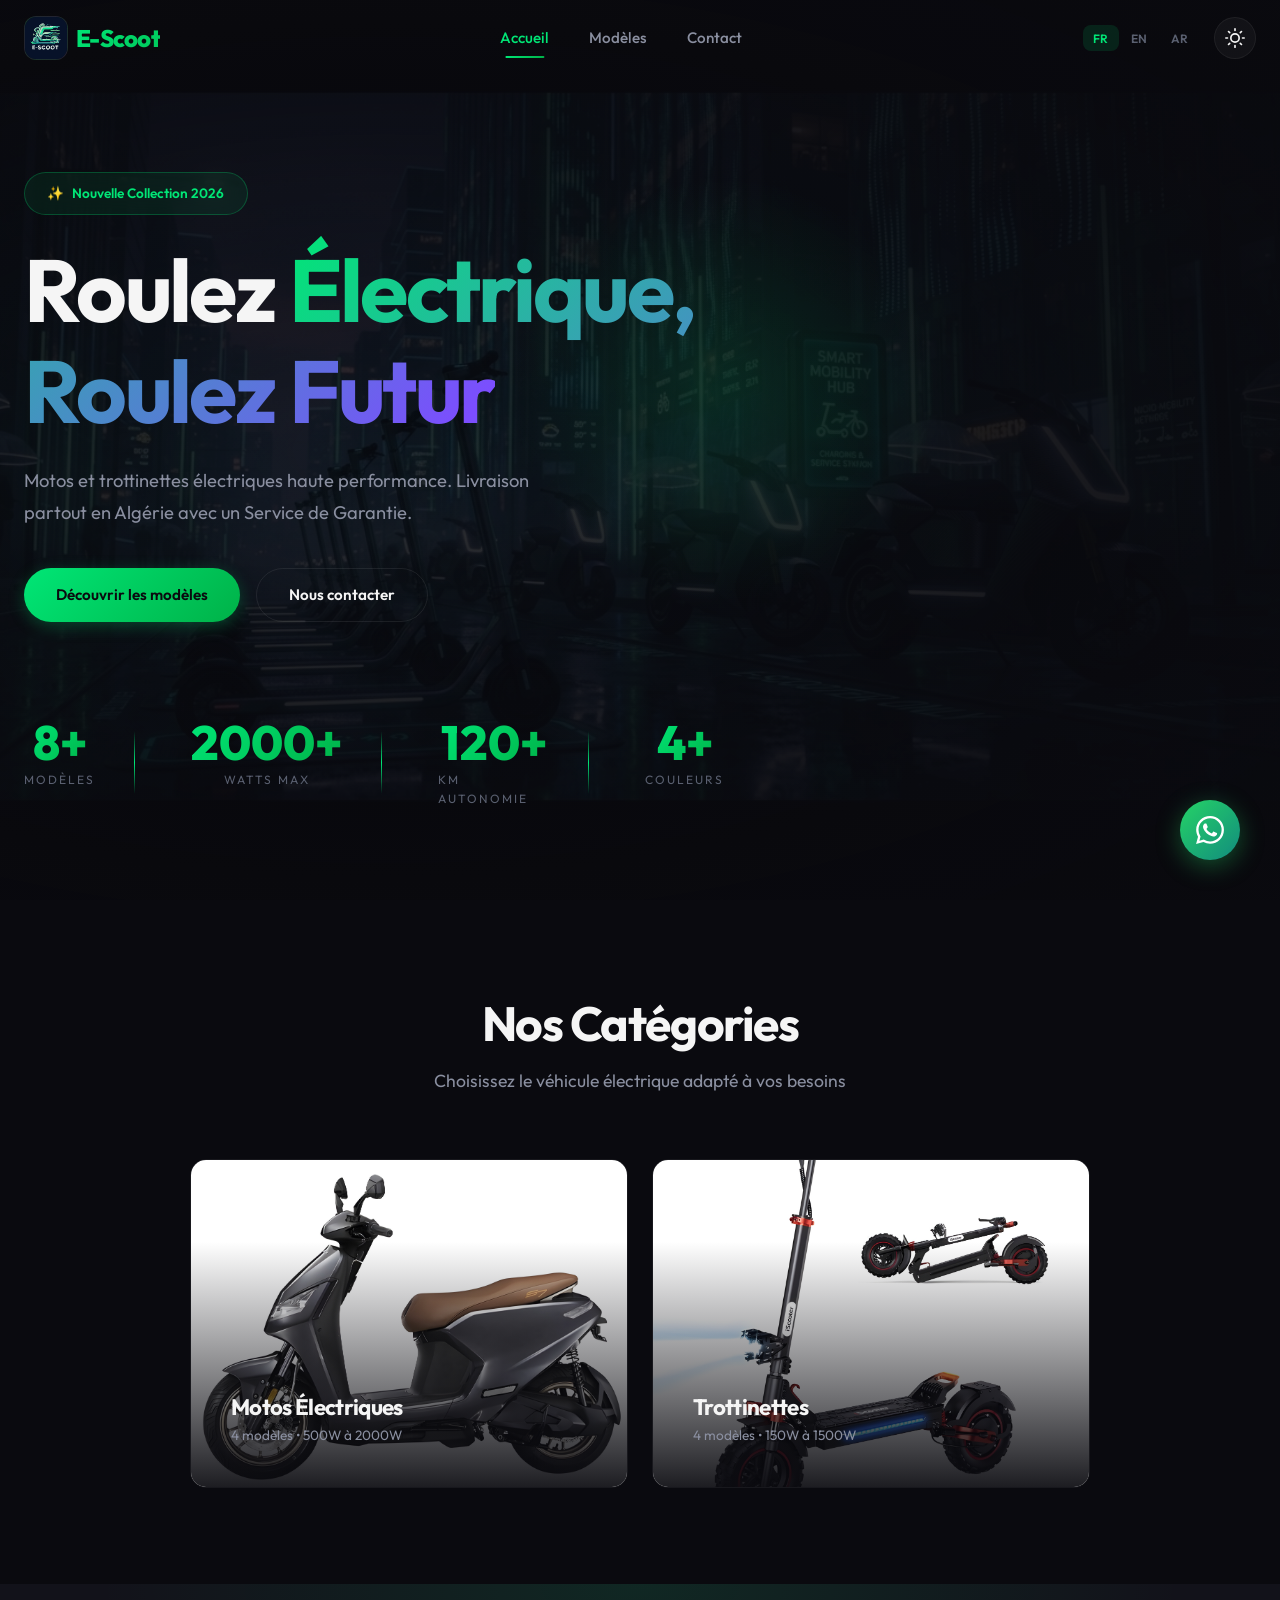
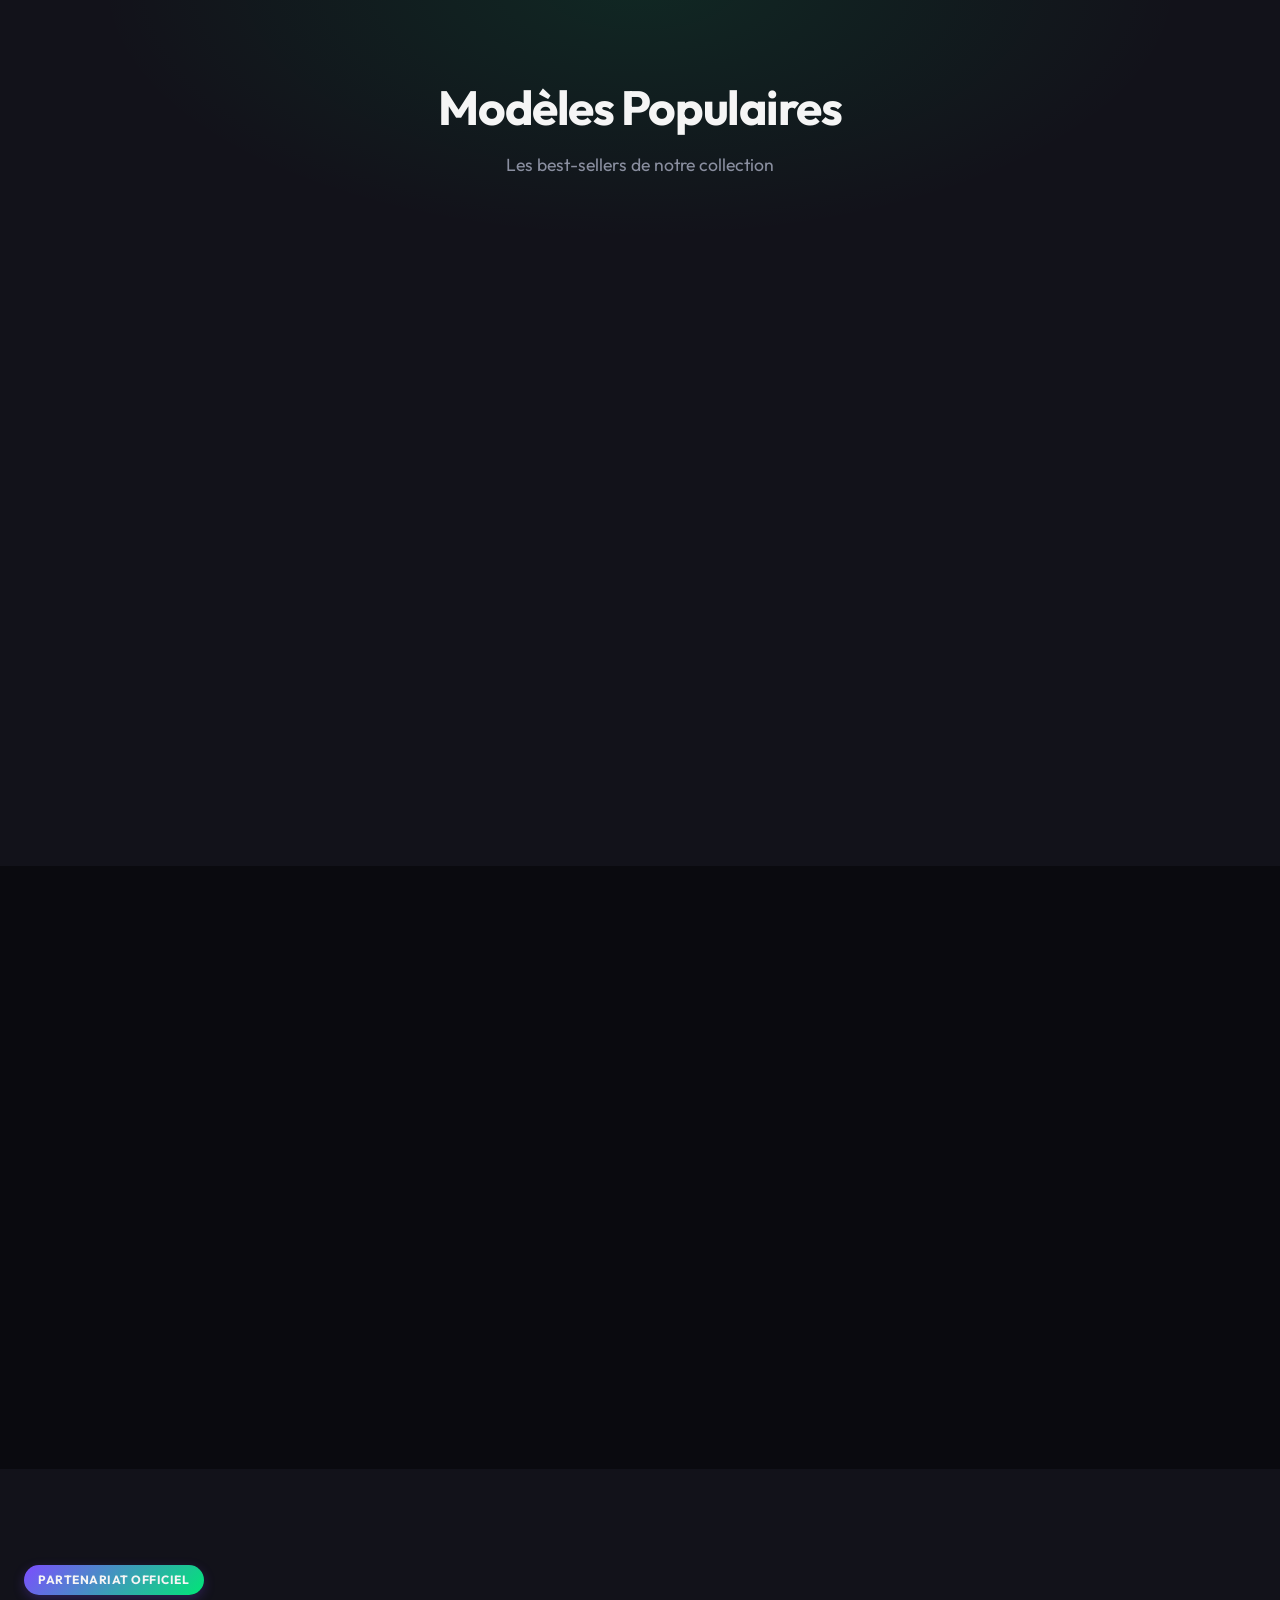
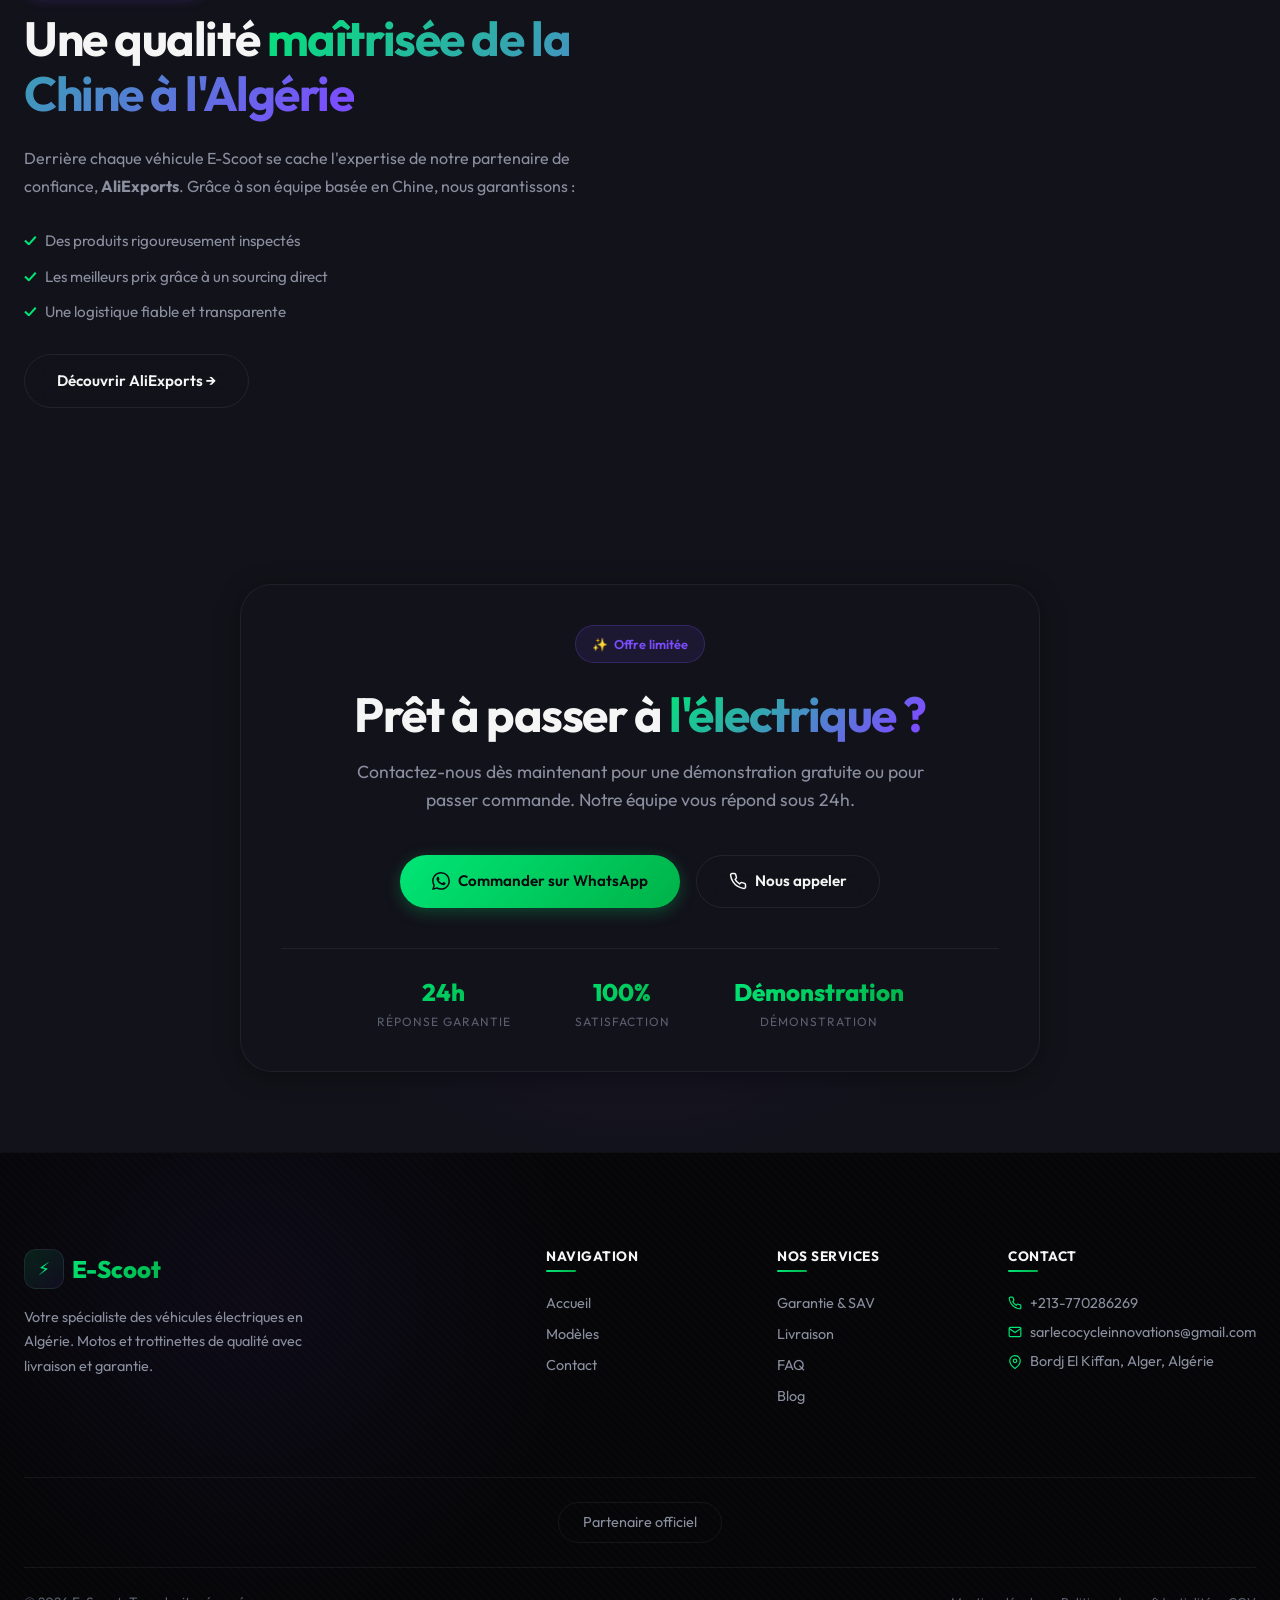
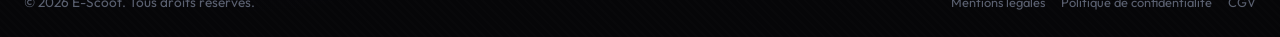
==== index.html @ 57273c41 "Refactor HTML structure and improve accessibility - Updated the favicon to use SVG format for better" ====
<!DOCTYPE html>
<html lang="fr" dir="ltr">

<head>
  <meta charset="UTF-8">
  <meta name="viewport" content="width=device-width, initial-scale=1.0">
  <meta name="description"
    content="E-Scoot - Véhicules électriques haute performance en Algérie. Motos et trottinettes avec livraison et garantie.">
  <title data-i18n-title="nav.home"></title>

  <!-- Favicon -->
  <link rel="icon" href="assets/images/logo.svg" type="image/svg+xml">

  <!-- Fonts -->
  <link rel="preconnect" href="https://fonts.googleapis.com">
  <link rel="preconnect" href="https://fonts.gstatic.com" crossorigin>
  <link href="https://fonts.googleapis.com/css2?family=Outfit:wght@300;400;500;600;700;800&display=swap"
    rel="stylesheet">

  <!-- Styles -->
  <link rel="stylesheet" href="css/styles.css">
</head>

<body>
  <!-- ============ NAVBAR ============ -->
  <nav class="navbar" id="navbar">
    <div class="navbar-inner">
      <a href="index.html" class="logo" aria-label="E-Scoot Accueil">
        <img src="assets/images/logo.svg" alt="E-Scoot" class="logo-svg">
        <span>E-Scoot</span>
      </a>

      <div class="nav-links" id="navLinks">
        <a href="index.html" class="active" data-i18n="nav.home">Accueil</a>
        <a href="modeles.html" data-i18n="nav.models">Modèles</a>
        <a href="contact.html" data-i18n="nav.contact">Contact</a>
      </div>

      <div class="nav-actions">
        <!-- Language Switcher -->
        <div class="lang-switcher" id="langSwitcher">
          <button class="lang-btn active" data-lang="fr" aria-label="Français">FR</button>
          <button class="lang-btn" data-lang="en" aria-label="English">EN</button>
          <button class="lang-btn" data-lang="ar" aria-label="العربية">AR</button>
        </div>

        <button id="themeToggle" aria-label="Basculer le thème">
          <svg width="20" height="20" viewBox="0 0 24 24" fill="none" stroke="currentColor" stroke-width="2"
            stroke-linecap="round" stroke-linejoin="round">
            <circle cx="12" cy="12" r="5" />
            <path
              d="M12 1v2M12 21v2M4.22 4.22l1.42 1.42M18.36 18.36l1.42 1.42M1 12h2M21 12h2M4.22 19.78l1.42-1.42M18.36 5.64l1.42-1.42" />
          </svg>
        </button>

        <button class="mobile-toggle" id="mobileToggle" aria-label="Menu" aria-expanded="false">
          <span></span><span></span><span></span>
        </button>
      </div>
    </div>
  </nav>

  <!-- ============ HERO ============ -->
  <section class="hero" id="hero">
    <div class="hero-bg">
      <img src="assets/images/hero-main-1.jpg" alt="" id="heroImage" loading="eager">
    </div>
    <div class="hero-overlay"></div>
    <div class="hero-glow"></div>

    <div class="container">
      <div class="hero-content">
        <div class="hero-badge">
          <span>✨</span>
          <span data-i18n="hero.badge">Nouvelle Collection 2026</span>
        </div>

        <h1>
          <span data-i18n="hero.title1">Roulez</span>
          <span class="text-gradient" data-i18n="hero.title2">Électrique, Roulez Futur</span>
        </h1>

        <p class="hero-description" data-i18n="hero.desc">
          Motos et trottinettes électriques haute performance. Livraison partout en Algérie avec un Service de Garantie.
        </p>

        <div class="hero-actions">
          <a href="modeles.html" class="btn btn-primary" data-i18n="hero.cta1">Découvrir les modèles</a>
          <a href="contact.html" class="btn btn-secondary" data-i18n="hero.cta2">Nous contacter</a>
        </div>

        <div class="hero-stats">
          <div class="hero-stat">
            <div class="hero-stat-value" data-count="8">0</div>
            <div class="hero-stat-label" data-i18n="hero.stat1.label">Modèles</div>
          </div>
          <div class="hero-stat">
            <div class="hero-stat-value" data-count="2000">0</div>
            <div class="hero-stat-label" data-i18n="hero.stat2.label">Watts Max</div>
          </div>
          <div class="hero-stat">
            <div class="hero-stat-value" data-count="120">0</div>
            <div class="hero-stat-label" data-i18n="hero.stat3.label">Km Autonomie</div>
          </div>
          <div class="hero-stat">
            <div class="hero-stat-value" data-count="4">0</div>
            <div class="hero-stat-label" data-i18n="hero.stat4.label">Couleurs</div>
          </div>
        </div>
      </div>
    </div>
  </section>

  <!-- ============ CATEGORIES ============ -->
  <section class="section" id="categories">
    <div class="container">
      <div class="section-header reveal">
        <h2 data-i18n="cat.title">Nos <span class="text-gradient">Catégories</span></h2>
        <p data-i18n="cat.subtitle">Choisissez le véhicule électrique adapté à vos besoins</p>
      </div>

      <div class="grid-2" style="max-width: 900px; margin: 0 auto;">
        <div class="category-card reveal reveal-delay-1"
          onclick="window.location.href='modeles.html?category=electric-motorcycle'">
          <img src="assets/moto.jpeg" alt="Motos Électriques" loading="lazy">
          <div class="category-card-overlay">
            <h3 data-i18n="cat.moto.title">Motos Électriques</h3>
            <p data-i18n="cat.moto.subtitle">4 modèles • 500W à 2000W</p>
          </div>
        </div>

        <div class="category-card reveal reveal-delay-2"
          onclick="window.location.href='modeles.html?category=electric-scooter'">
          <img src="assets/trot.jpeg" alt="Trottinettes" loading="lazy">
          <div class="category-card-overlay">
            <h3 data-i18n="cat.trot.title">Trottinettes</h3>
            <p data-i18n="cat.trot.subtitle">4 modèles • 150W à 1500W</p>
          </div>
        </div>
      </div>
    </div>
  </section>

  <!-- ============ POPULAR MODELS ============ -->
  <section class="section" style="background: var(--bg-secondary); position: relative; overflow: hidden;">
    <div
      style="position: absolute; top: 0; left: 50%; transform: translateX(-50%); width: 100%; height: 300px; background: var(--gradient-glow); pointer-events: none;">
    </div>
    <div class="container">
      <div class="section-header reveal">
        <h2 data-i18n="pop.title">Modèles <span class="text-gradient">Populaires</span></h2>
        <p data-i18n="pop.subtitle">Les best-sellers de notre collection</p>
      </div>

      <div class="grid-4">
        <!-- Q11 MAX -->
        <div class="card product-card reveal reveal-delay-1" data-product-id="q11-max"
          onclick="window.location.href='produit.html?id=q11-max'">
          <div class="badge" data-i18n="badge.moto">Moto Électrique</div>
          <div class="card-image">
            <img src="assets/images/models/q11-max/main.jpg" alt="Q11 MAX" loading="lazy">
          </div>
          <div class="card-content">
            <div class="card-title">Q11 MAX</div>
            <div class="card-subtitle" data-i18n-html="spec.motor">Moto Puissance 2000W</div>
            <div class="specs-preview">
              <div class="spec-item"><span class="spec-label" data-i18n="spec.speed">Vitesse</span><span
                  class="spec-value">60 km/h</span></div>
              <div class="spec-item"><span class="spec-label" data-i18n="spec.autonomy">Autonomie</span><span
                  class="spec-value">120 km</span></div>
              <div class="spec-item"><span class="spec-label" data-i18n="spec.motor">Moteur</span><span
                  class="spec-value">2000W</span></div>
            </div>
            <div style="display:flex;justify-content:space-between;align-items:center;">
              <span
                style="font-size:1.1rem;font-weight:800;background:var(--gradient-primary);-webkit-background-clip:text;background-clip:text;color:transparent;"
                data-i18n="price.note">Prix</span>
              <span style="color:var(--primary);font-size:0.85rem;font-weight:600;" data-i18n="pop.view">Voir →</span>
            </div>
          </div>
        </div>

        <!-- G-63 -->
        <div class="card product-card reveal reveal-delay-2" data-product-id="g63"
          onclick="window.location.href='produit.html?id=g63'">
          <div class="badge" data-i18n="badge.trot">Trottinette</div>
          <div class="card-image">
            <img src="assets/images/models/g63/main.jpg" alt="G-63" loading="lazy">
          </div>
          <div class="card-content">
            <div class="card-title">G-63</div>
            <div class="card-subtitle" data-i18n-html="spec.motor">Trottinette Puissance 1500W</div>
            <div class="specs-preview">
              <div class="spec-item"><span class="spec-label" data-i18n="spec.speed">Vitesse</span><span
                  class="spec-value">50-60 km/h</span></div>
              <div class="spec-item"><span class="spec-label" data-i18n="spec.autonomy">Autonomie</span><span
                  class="spec-value">60-80 km</span></div>
              <div class="spec-item"><span class="spec-label" data-i18n="spec.motor">Moteur</span><span
                  class="spec-value">1500W</span></div>
            </div>
            <div style="display:flex;justify-content:space-between;align-items:center;">
              <span
                style="font-size:1.1rem;font-weight:800;background:var(--gradient-primary);-webkit-background-clip:text;background-clip:text;color:transparent;"
                data-i18n="price.note">Prix</span>
              <span style="color:var(--primary);font-size:0.85rem;font-weight:600;" data-i18n="pop.view">Voir →</span>
            </div>
          </div>
        </div>

        <!-- M8 MOTO -->
        <div class="card product-card reveal reveal-delay-3" data-product-id="m8-moto"
          onclick="window.location.href='produit.html?id=m8-moto'">
          <div class="badge" data-i18n="badge.moto">Moto Électrique</div>
          <div class="card-image">
            <img src="assets/images/models/m8-moto/main.jpg" alt="M8 MOTO" loading="lazy">
          </div>
          <div class="card-content">
            <div class="card-title">M8 MOTO</div>
            <div class="card-subtitle" data-i18n-html="spec.motor">Moto Puissance 500W</div>
            <div class="specs-preview">
              <div class="spec-item"><span class="spec-label" data-i18n="spec.speed">Vitesse</span><span
                  class="spec-value">45 km/h</span></div>
              <div class="spec-item"><span class="spec-label" data-i18n="spec.autonomy">Autonomie</span><span
                  class="spec-value">50 km</span></div>
              <div class="spec-item"><span class="spec-label" data-i18n="spec.motor">Moteur</span><span
                  class="spec-value">500W</span></div>
            </div>
            <div style="display:flex;justify-content:space-between;align-items:center;">
              <span
                style="font-size:1.1rem;font-weight:800;background:var(--gradient-primary);-webkit-background-clip:text;background-clip:text;color:transparent;"
                data-i18n="price.note">Prix</span>
              <span style="color:var(--primary);font-size:0.85rem;font-weight:600;" data-i18n="pop.view">Voir →</span>
            </div>
          </div>
        </div>

        <!-- N7 MOTO -->
        <div class="card product-card reveal reveal-delay-4" data-product-id="n7-super"
          onclick="window.location.href='produit.html?id=n7-super'">
          <div class="badge" data-i18n="badge.moto">Moto Électrique</div>
          <div class="card-image">
            <img src="assets/images/models/n7/main.jpg" alt="N7 MOTO" loading="lazy">
          </div>
          <div class="card-content">
            <div class="card-title">N7 MOTO</div>
            <div class="card-subtitle" data-i18n-html="spec.motor">Moto Puissance 1500W</div>
            <div class="specs-preview">
              <div class="spec-item"><span class="spec-label" data-i18n="spec.speed">Vitesse</span><span
                  class="spec-value">50 km/h</span></div>
              <div class="spec-item"><span class="spec-label" data-i18n="spec.autonomy">Autonomie</span><span
                  class="spec-value">60 km</span></div>
              <div class="spec-item"><span class="spec-label" data-i18n="spec.motor">Moteur</span><span
                  class="spec-value">1500W</span></div>
            </div>
            <div style="display:flex;justify-content:space-between;align-items:center;">
              <span
                style="font-size:1.1rem;font-weight:800;background:var(--gradient-primary);-webkit-background-clip:text;background-clip:text;color:transparent;"
                data-i18n="price.note">Prix</span>
              <span style="color:var(--primary);font-size:0.85rem;font-weight:600;" data-i18n="pop.view">Voir →</span>
            </div>
          </div>
        </div>
      </div>

      <div class="text-center mt-xl reveal">
        <a href="modeles.html" class="btn btn-primary" data-i18n="pop.cta">Voir tous les modèles</a>
      </div>
    </div>
  </section>

  <!-- ============ AVANTAGES ============ -->
  <section class="section" id="avantages">
    <div class="container">
      <div class="section-header reveal">
        <h2 data-i18n="feat.title">Pourquoi choisir <span class="text-gradient">E-Scoot</span> ?</h2>
        <p data-i18n="feat.subtitle">Les avantages de nos véhicules électriques</p>
      </div>

      <div class="grid-4">
        <div class="feature-card reveal reveal-delay-1">
          <div class="feature-icon">🚚</div>
          <h3 data-i18n="feat.1.title">Livraison</h3>
          <p data-i18n="feat.1.desc">Livraison à domicile partout en Algérie</p>
        </div>
        <div class="feature-card reveal reveal-delay-2">
          <div class="feature-icon">💰</div>
          <h3 data-i18n="feat.2.title">Paiement Flexible</h3>
          <p data-i18n="feat.2.desc">Paiement à la livraison</p>
        </div>
        <div class="feature-card reveal reveal-delay-3">
          <div class="feature-icon">🛡️</div>
          <h3 data-i18n="feat.3.title">Garantie</h3>
          <p data-i18n="feat.3.desc">Garantie complète sur le cadre, moteur et batterie</p>
        </div>
        <div class="feature-card reveal reveal-delay-4">
          <div class="feature-icon">🔧</div>
          <h3 data-i18n="feat.4.title">SAV Premium</h3>
          <p data-i18n="feat.4.desc">Service après-vente disponibles</p>
        </div>
      </div>
    </div>
  </section>

  <!-- ============ PARTENARIAT ============ -->
  <section class="section" style="background: var(--bg-secondary);" id="partenariat">
    <div class="container">
      <div class="partenariat-grid">
        <div class="partenaire-text reveal">
          <div class="badge badge-accent" data-i18n="part.badge">Partenariat officiel</div>
          <h2>
            <span data-i18n="part.title1">Une qualité</span>
            <span class="text-gradient" data-i18n="part.title2">maîtrisée de la Chine à l'Algérie</span>
          </h2>
          <p data-i18n-html="part.desc">
            Derrière chaque véhicule E-Scoot se cache l'expertise de notre partenaire de confiance,
            <strong>AliExports</strong>.
          </p>
          <ul>
            <li data-i18n="part.li1">Des produits rigoureusement inspectés</li>
            <li data-i18n="part.li2">Les meilleurs prix grâce à un sourcing direct</li>
            <li data-i18n="part.li3">Une logistique fiable et transparente</li>
          </ul>
          <a href="https://aliexportss.com/en" target="_blank" rel="noopener noreferrer" class="btn btn-secondary"
            data-i18n="part.cta">Découvrir AliExports →</a>
        </div>

        <div class="partenaire-card reveal reveal-delay-2">
          <span class="partenaire-emoji">🤝</span>
          <h3 data-i18n="part.card.title">E-Scoot × AliExports</h3>
          <p class="sub" data-i18n="part.card.sub">Un partenariat stratégique depuis 2023</p>
          <div class="partenaire-sep"></div>
          <img src="assets/images/fondateur.jpg" alt="Majid Akli" class="partenaire-avatar" loading="lazy">
          <p class="name">Majid Akli</p>
          <p class="role" data-i18n="part.founder">Fondateur d'E-Scoot &amp; CEO d'AliExports</p>
          <p class="quote" data-i18n="part.quote">« Notre double expertise garantit une qualité irréprochable et une
            totale transparence. »</p>
        </div>
      </div>
    </div>
  </section>

  <!-- ============ CTA ============ -->
  <section class="cta-section">
    <div class="container">
      <div class="cta-card reveal">
        <div class="cta-badge">
          <span>✨</span>
          <span data-i18n="cta.badge">Offre limitée</span>
        </div>
        <h2>
          <span data-i18n="cta.title1">Prêt à passer à</span>
          <span class="text-gradient" data-i18n="cta.title2">l'électrique ?</span>
        </h2>
        <p data-i18n="cta.desc">
          Contactez-nous dès maintenant pour une démonstration gratuite ou pour passer commande. Notre équipe vous
          répond sous 24h.
        </p>
        <div class="cta-buttons">
          <a href="https://wa.me/213770286269" target="_blank" rel="noopener noreferrer" class="btn btn-primary">
            <svg width="18" height="18" viewBox="0 0 24 24" fill="currentColor">
              <path
                d="M17.472 14.382c-.297-.149-1.758-.867-2.03-.967-.273-.099-.471-.148-.67.15-.197.297-.767.966-.94 1.164-.173.199-.347.223-.644.075-.297-.15-1.255-.463-2.39-1.475-.883-.788-1.48-1.761-1.653-2.059-.173-.297-.018-.458.13-.606.134-.133.298-.347.446-.52.149-.174.198-.298.298-.497.099-.198.05-.371-.025-.52-.075-.149-.669-1.612-.916-2.207-.242-.579-.487-.5-.669-.51-.173-.008-.371-.01-.57-.01-.198 0-.52.074-.792.372-.272.297-1.04 1.016-1.04 2.479 0 1.462 1.065 2.875 1.213 3.074.149.198 2.096 3.2 5.077 4.487.709.306 1.262.489 1.694.625.712.227 1.36.195 1.871.118.571-.085 1.758-.719 2.006-1.413.248-.694.248-1.289.173-1.413-.074-.124-.272-.198-.57-.347m-5.421 7.403h-.004a9.87 9.87 0 01-5.031-1.378l-.361-.214-3.741.982.998-3.648-.235-.374a9.86 9.86 0 01-1.51-5.26c.001-5.45 4.436-9.884 9.888-9.884 2.64 0 5.122 1.03 6.988 2.898a9.825 9.825 0 012.893 6.994c-.003 5.45-4.437 9.884-9.885 9.884m8.413-18.297A11.815 11.815 0 0012.05 0C5.495 0 .16 5.335.157 11.892c0 2.096.547 4.142 1.588 5.945L.057 24l6.305-1.654a11.882 11.882 0 005.683 1.448h.005c6.554 0 11.89-5.335 11.893-11.893a11.821 11.821 0 00-3.48-8.413z" />
            </svg>
            <span data-i18n="cta.btn1">Commander sur WhatsApp</span>
          </a>
          <a href="tel:+213770286269" class="btn btn-secondary">
            <svg width="18" height="18" viewBox="0 0 24 24" fill="none" stroke="currentColor" stroke-width="2"
              stroke-linecap="round" stroke-linejoin="round">
              <path
                d="M22 16.92v3a2 2 0 0 1-2.18 2 19.79 19.79 0 0 1-8.63-3.07 19.5 19.5 0 0 1-6-6 19.79 19.79 0 0 1-3.07-8.67A2 2 0 0 1 4.11 2h3a2 2 0 0 1 2 1.72 12.84 12.84 0 0 0 .7 2.81 2 2 0 0 1-.45 2.11L8.09 9.91a16 16 0 0 0 6 6l1.27-1.27a2 2 0 0 1 2.11-.45 12.84 12.84 0 0 0 2.81.7A2 2 0 0 1 22 16.92z" />
            </svg>
            <span data-i18n="cta.btn2">Nous appeler</span>
          </a>
        </div>
        <div class="cta-stats">
          <div class="cta-stat">
            <div class="cta-stat-value">24h</div>
            <div class="cta-stat-label" data-i18n="cta.stat1.label">Réponse garantie</div>
          </div>
          <div class="cta-stat">
            <div class="cta-stat-value">100%</div>
            <div class="cta-stat-label" data-i18n="cta.stat2.label">Satisfaction</div>
          </div>
          <div class="cta-stat">
            <div class="cta-stat-value" data-i18n="cta.stat3.label">Gratuit</div>
            <div class="cta-stat-label" data-i18n="cta.stat3.label">Démonstration</div>
          </div>
        </div>
      </div>
    </div>
  </section>

  <!-- ============ FOOTER ============ -->
  <footer class="footer">
    <div class="container">
      <div class="footer-top">
        <div class="footer-brand">
          <div class="footer-logo">
            <div class="logo-icon" style="width:40px;height:40px;font-size:1.1rem;">⚡</div>
            <span>E-Scoot</span>
          </div>
          <p class="footer-desc" data-i18n="foot.desc">Votre spécialiste des véhicules électriques en Algérie. Motos et
            trottinettes de qualité avec livraison et garantie.</p>
        </div>
        <div class="footer-links-group">
          <div class="footer-links-col">
            <h4 data-i18n="foot.nav.title">Navigation</h4>
            <a href="index.html" data-i18n="nav.home">Accueil</a>
            <a href="modeles.html" data-i18n="nav.models">Modèles</a>
            <a href="contact.html" data-i18n="nav.contact">Contact</a>
          </div>
          <div class="footer-links-col">
            <h4 data-i18n="foot.srv.title">Nos services</h4>
            <a href="#" data-i18n="foot.srv.1">Garantie &amp; SAV</a>
            <a href="#" data-i18n="foot.srv.2">Livraison</a>
            <a href="#" data-i18n="foot.srv.3">FAQ</a>
            <a href="#" data-i18n="foot.srv.4">Blog</a>
          </div>
          <div class="footer-links-col">
            <h4 data-i18n="foot.contact.title">Contact</h4>
            <ul class="footer-contact-list">
              <li>
                <svg viewBox="0 0 24 24" fill="none" stroke="currentColor" stroke-width="2">
                  <path
                    d="M22 16.92v3a2 2 0 0 1-2.18 2 19.79 19.79 0 0 1-8.63-3.07 19.5 19.5 0 0 1-6-6 19.79 19.79 0 0 1-3.07-8.67A2 2 0 0 1 4.11 2h3a2 2 0 0 1 2 1.72c.127.96.361 1.903.7 2.81a2 2 0 0 1-.45 2.11L8.09 9.91a16 16 0 0 0 6 6l1.27-1.27a2 2 0 0 1 2.11-.45c.907.339 1.85.573 2.81.7A2 2 0 0 1 22 16.92z" />
                </svg>
                +213-770286269
              </li>
              <li>
                <svg viewBox="0 0 24 24" fill="none" stroke="currentColor" stroke-width="2">
                  <path d="M4 4h16c1.1 0 2 .9 2 2v12c0 1.1-.9 2-2 2H4c-1.1 0-2-.9-2-2V6c0-1.1.9-2 2-2z" />
                  <polyline points="22,6 12,13 2,6" />
                </svg>
                sarlecocycleinnovations@gmail.com
              </li>
              <li>
                <svg viewBox="0 0 24 24" fill="none" stroke="currentColor" stroke-width="2">
                  <path d="M21 10c0 7-9 13-9 13s-9-6-9-13a9 9 0 0 1 18 0z" />
                  <circle cx="12" cy="10" r="3" />
                </svg>
                Bordj El Kiffan, Alger, Algérie
              </li>
            </ul>
          </div>
        </div>
      </div>

      <div class="footer-partner-bar">
        <a href="https://aliexportss.com/en" target="_blank" rel="noopener noreferrer" data-i18n="foot.partner">🔗
          Partenaire officiel</a>
      </div>

      <div class="footer-bottom">
        <p class="footer-copyright" data-i18n="foot.copyright">© 2026 E-Scoot. Tous droits réservés.</p>
        <div class="footer-legal">
          <a href="#" data-i18n="foot.legal.1">Mentions légales</a>
          <a href="#" data-i18n="foot.legal.2">Politique de confidentialité</a>
          <a href="#" data-i18n="foot.legal.3">CGV</a>
        </div>
      </div>
    </div>
  </footer>

  <!-- ============ ELEMENTS FLOTTANTS ============ -->
  <a href="https://wa.me/213770286269" class="whatsapp-float" target="_blank" rel="noopener noreferrer"
    aria-label="WhatsApp">
    <svg width="28" height="28" viewBox="0 0 24 24" fill="currentColor">
      <path
        d="M17.472 14.382c-.297-.149-1.758-.867-2.03-.967-.273-.099-.471-.148-.67.15-.197.297-.767.966-.94 1.164-.173.199-.347.223-.644.075-.297-.15-1.255-.463-2.39-1.475-.883-.788-1.48-1.761-1.653-2.059-.173-.297-.018-.458.13-.606.134-.133.298-.347.446-.52.149-.174.198-.298.298-.497.099-.198.05-.371-.025-.52-.075-.149-.669-1.612-.916-2.207-.242-.579-.487-.5-.669-.51-.173-.008-.371-.01-.57-.01-.198 0-.52.074-.792.372-.272.297-1.04 1.016-1.04 2.479 0 1.462 1.065 2.875 1.213 3.074.149.198 2.096 3.2 5.077 4.487.709.306 1.262.489 1.694.625.712.227 1.36.195 1.871.118.571-.085 1.758-.719 2.006-1.413.248-.694.248-1.289.173-1.413-.074-.124-.272-.198-.57-.347m-5.421 7.403h-.004a9.87 9.87 0 01-5.031-1.378l-.361-.214-3.741.982.998-3.648-.235-.374a9.86 9.86 0 01-1.51-5.26c.001-5.45 4.436-9.884 9.888-9.884 2.64 0 5.122 1.03 6.988 2.898a9.825 9.825 0 012.893 6.994c-.003 5.45-4.437 9.884-9.885 9.884m8.413-18.297A11.815 11.815 0 0012.05 0C5.495 0 .16 5.335.157 11.892c0 2.096.547 4.142 1.588 5.945L.057 24l6.305-1.654a11.882 11.882 0 005.683 1.448h.005c6.554 0 11.89-5.335 11.893-11.893a11.821 11.821 0 00-3.48-8.413z" />
    </svg>
  </a>

  <button class="back-to-top" id="backToTop" aria-label="Retour en haut">
    <svg width="20" height="20" viewBox="0 0 24 24" fill="none" stroke="currentColor" stroke-width="2"
      stroke-linecap="round" stroke-linejoin="round">
      <path d="M18 15l-6-6-6 6" />
    </svg>
  </button>

  <!-- Toast container -->
  <div class="toast-container" id="toastContainer"></div>

  <!-- ============ SCRIPTS ============ -->
  <script src="js/products-data.js"></script>
  <script src="js/translations.js"></script>
  <script src="js/main.js"></script>

  <!-- Injection dynamique des prix sur les cartes populaires -->
  <script>
    document.addEventListener('DOMContentLoaded', function () {
      if (typeof PRODUCTS === 'undefined' || typeof getProductById !== 'function') return;
      var popularIds = ['q11-max', 'g63', 'm8-moto', 'n7-super'];
      popularIds.forEach(function (id) {
        var card = document.querySelector('[data-product-id="' + id + '"]');
        if (!card) return;
        var p = getProductById(id);
        if (!p) return;
        // Mettre a jour le prix (remplace le span avec data-i18n="price.note")
        var priceSpan = card.querySelector('[data-i18n="price.note"]');
        if (priceSpan && typeof formatPrice === 'function') {
          priceSpan.textContent = formatPrice(p.price);
          priceSpan.removeAttribute('data-i18n');
        }
        // Mettre a jour le subtitle si getProductText est disponible
        var subtitleEl = card.querySelector('.card-subtitle');
        if (subtitleEl && typeof getProductText === 'function') {
          var sub = getProductText(p, 'subtitle');
          if (sub) subtitleEl.textContent = sub;
        }
      });
    });
  </script>
</body>

</html>
---- css/styles.css ----
/* =============================================
   E-SCOOT v3.0 — Styles Unifiés
   =============================================
   1. Import Police
   2. Variables CSS (dark + light)
   3. Reset & Base
   4. Typographie
   5. Layout (container, section)
   6. RTL Support
   7. Navigation & Logo
   8. Boutons
   9. Badges
   10. Cartes Generiques
   11. Carte Produit
   12. Carte Feature
   13. Carte Categorie
   14. Footer
   15. Hero
   16. Grille Produits & Filtres
   17. Page Produit (galerie, tabs)
   18. Page Contact
   19. Lightbox
   20. Elements Flottants
   21. Scroll Reveal & Animations
   22. Partenariat
   23. CTA Section
   24. Utilitaires
   25. Responsive
   26. Theme Clair Overrides
   ============================================= */

/* ===========================================
   1. IMPORT POLICE (doit etre en premier)
   =========================================== */

@import url('https://fonts.googleapis.com/css2?family=Outfit:wght@300;400;500;600;700;800&display=swap');

/* ===========================================
   2. VARIABLES CSS
   =========================================== */

:root {
  /* Palette principale */
  --primary: #00E676;
  --primary-dark: #00B248;
  --primary-light: #69F0AE;
  --accent: #7C4DFF;
  --accent-light: #B388FF;
  --warning: #FFB300;
  --danger: #FF5252;
  --success: #00E676;

  /* Theme sombre (defaut) */
  --bg-primary: #0A0A0F;
  --bg-secondary: #12121A;
  --bg-elevated: #1A1A24;
  --bg-card: rgba(255, 255, 255, 0.03);
  --bg-card-solid: #12121A;
  --bg-hover: rgba(255, 255, 255, 0.05);
  --bg-input: rgba(255, 255, 255, 0.04);
  --text-primary: #F5F5F5;
  --text-secondary: #8A8FA0;
  --text-muted: #5A6070;
  --border: rgba(255, 255, 255, 0.06);
  --border-light: rgba(255, 255, 255, 0.08);
  --border-glow: rgba(0, 230, 118, 0.2);

  /* Degrades */
  --gradient-primary: linear-gradient(135deg, #00E676 0%, #00B248 100%);
  --gradient-accent: linear-gradient(135deg, #7C4DFF 0%, #00E676 100%);
  --gradient-card: linear-gradient(145deg, rgba(255, 255, 255, 0.04) 0%, rgba(255, 255, 255, 0.01) 100%);
  --gradient-glow: radial-gradient(ellipse at top, rgba(0, 230, 118, 0.1) 0%, transparent 60%);

  /* Glassmorphism */
  --glass-bg: rgba(10, 10, 15, 0.75);
  --glass-border: rgba(255, 255, 255, 0.06);
  --glass-blur: blur(20px) saturate(1.5);

  /* Ombres */
  --shadow-sm: 0 2px 8px rgba(0, 0, 0, 0.3);
  --shadow-md: 0 4px 24px rgba(0, 0, 0, 0.35);
  --shadow-lg: 0 8px 40px rgba(0, 0, 0, 0.45);
  --shadow-glow: 0 0 40px rgba(0, 230, 118, 0.08);
  --shadow-glow-strong: 0 0 60px rgba(0, 230, 118, 0.12);

  /* Typographie */
  --font-main: 'Outfit', 'Segoe UI', system-ui, sans-serif;

  /* Espacements */
  --space-xs: 0.25rem;
  --space-sm: 0.5rem;
  --space-md: 1rem;
  --space-lg: 1.5rem;
  --space-xl: 2.5rem;
  --space-2xl: 4rem;
  --space-3xl: 6rem;
  --space-4xl: 8rem;

  /* Rayons */
  --radius-sm: 8px;
  --radius-md: 12px;
  --radius-lg: 16px;
  --radius-xl: 24px;
  --radius-2xl: 32px;
  --radius-full: 9999px;

  /* Transitions */
  --transition-fast: 0.15s cubic-bezier(0.4, 0, 0.2, 1);
  --transition-normal: 0.3s cubic-bezier(0.4, 0, 0.2, 1);
  --transition-slow: 0.5s cubic-bezier(0.4, 0, 0.2, 1);
  --transition-bounce: 0.5s cubic-bezier(0.68, -0.55, 0.265, 1.55);
}

/* Theme clair */
[data-theme="light"] {
  --bg-primary: #F8F9FA;
  --bg-secondary: #FFFFFF;
  --bg-elevated: #EEF0F4;
  --bg-card: rgba(0, 0, 0, 0.02);
  --bg-card-solid: #FFFFFF;
  --bg-hover: rgba(0, 0, 0, 0.04);
  --bg-input: rgba(0, 0, 0, 0.03);
  --text-primary: #0D0D14;
  --text-secondary: #5A6070;
  --text-muted: #8A8FA0;
  --border: rgba(0, 0, 0, 0.06);
  --border-light: rgba(0, 0, 0, 0.08);
  --border-glow: rgba(0, 230, 118, 0.12);
  --gradient-card: linear-gradient(145deg, rgba(0, 0, 0, 0.02) 0%, rgba(0, 0, 0, 0.01) 100%);
  --glass-bg: rgba(255, 255, 255, 0.72);
  --glass-border: rgba(0, 0, 0, 0.06);
  --glass-blur: blur(20px) saturate(1.3);
  --shadow-sm: 0 2px 8px rgba(0, 0, 0, 0.06);
  --shadow-md: 0 4px 24px rgba(0, 0, 0, 0.08);
  --shadow-lg: 0 8px 40px rgba(0, 0, 0, 0.1);
  --shadow-glow: 0 0 40px rgba(0, 230, 118, 0.04);
  --shadow-glow-strong: 0 0 60px rgba(0, 230, 118, 0.06);
}

/* ===========================================
   3. RESET & BASE
   =========================================== */

*,
*::before,
*::after {
  margin: 0;
  padding: 0;
  box-sizing: border-box;
}

html {
  scroll-behavior: smooth;
  font-size: 16px;
  -webkit-font-smoothing: antialiased;
  -moz-osx-font-smoothing: grayscale;
}

body {
  font-family: var(--font-main);
  background: var(--bg-primary);
  color: var(--text-primary);
  line-height: 1.6;
  overflow-x: hidden;
  transition: background var(--transition-normal), color var(--transition-normal);
}

a {
  color: inherit;
  text-decoration: none;
}

img {
  max-width: 100%;
  height: auto;
  display: block;
}

ul {
  list-style: none;
}

button {
  cursor: pointer;
  border: none;
  background: none;
  font-family: inherit;
  color: inherit;
}

input,
textarea,
select {
  font-family: inherit;
  color: inherit;
}

/* ===========================================
   4. TYPOGRAPHIE
   =========================================== */

h1,
h2,
h3,
h4,
h5,
h6 {
  font-weight: 700;
  line-height: 1.15;
  letter-spacing: -0.03em;
}

h1 {
  font-size: clamp(2.8rem, 7vw, 5.5rem);
}

h2 {
  font-size: clamp(1.8rem, 4vw, 3rem);
}

h3 {
  font-size: clamp(1.3rem, 2.5vw, 1.8rem);
}

h4 {
  font-size: clamp(1.05rem, 2vw, 1.25rem);
}

/* Texte degrade anime */
.text-gradient {
  background: linear-gradient(135deg, var(--primary) 0%, var(--accent) 50%, var(--primary) 100%);
  background-size: 200% auto;
  -webkit-background-clip: text;
  background-clip: text;
  color: transparent;
  animation: gradientShift 3s ease infinite;
}

@keyframes gradientShift {
  0% {
    background-position: 0% 50%;
  }

  50% {
    background-position: 100% 50%;
  }

  100% {
    background-position: 0% 50%;
  }
}

/* ===========================================
   5. LAYOUT
   =========================================== */

.container {
  max-width: 1280px;
  margin: 0 auto;
  padding: 0 var(--space-lg);
}

.section {
  padding: var(--space-3xl) 0;
  position: relative;
}

.section-header {
  text-align: center;
  margin-bottom: var(--space-2xl);
}

.section-header h2 {
  margin-bottom: var(--space-md);
}

.section-header p {
  color: var(--text-secondary);
  max-width: 600px;
  margin: 0 auto;
  font-size: 1.1rem;
}

/* ===========================================
   6. RTL SUPPORT
   =========================================== */

[dir="rtl"] .section-header {
  text-align: center;
}

[dir="rtl"] .text-gradient {
  animation-direction: reverse;
}

[dir="rtl"] .nav-links a::after {
  left: auto;
  right: 50%;
  transform: translateX(50%);
}

[dir="rtl"] .nav-links a:hover::after,
[dir="rtl"] .nav-links a.active::after {
  width: 80%;
}

[dir="rtl"] .footer-links-col h4::after {
  left: auto;
  right: 0;
}

[dir="rtl"] .footer-links-col a:hover {
  transform: translateX(-4px);
}

[dir="rtl"] .contact-method:hover {
  transform: translateX(-8px);
}

[dir="rtl"] .product-card .card-subtitle {
  border-left: none;
  border-right: 2px solid var(--primary);
  padding-left: 0;
  padding-right: 0.6rem;
}

[dir="rtl"] .hero-stat:not(:last-child)::after {
  right: auto;
  left: calc(-1 * var(--space-xl));
}

[dir="rtl"] .gallery-counter {
  right: auto;
  left: 16px;
}

[dir="rtl"] .gallery-zoom-btn {
  left: auto;
  right: 16px;
}

[dir="rtl"] .gallery-nav-arrow.prev {
  left: auto;
  right: var(--space-md);
}

[dir="rtl"] .gallery-nav-arrow.next {
  right: auto;
  left: var(--space-md);
}

[dir="rtl"] .footer-bottom {
  direction: rtl;
}

[dir="rtl"] .footer-legal {
  direction: rtl;
}

[dir="rtl"] .form-row {
  direction: rtl;
}

[dir="rtl"] .contact-grid {
  direction: rtl;
}

[dir="rtl"] .contact-info {
  direction: rtl;
}

[dir="rtl"] .contact-method {
  direction: rtl;
}

[dir="rtl"] .product-hero-grid {
  direction: rtl;
}

[dir="rtl"] .partenariat-grid {
  direction: rtl;
}

[dir="rtl"] .specs-preview {
  direction: rtl;
}

[dir="rtl"] .spec-item {
  direction: rtl;
}

[dir="rtl"] .product-meta-grid {
  direction: rtl;
}

[dir="rtl"] .product-meta-item {
  direction: rtl;
}

[dir="rtl"] .hero-stats {
  direction: rtl;
}

[dir="rtl"] .hero-actions {
  direction: rtl;
}

[dir="rtl"] .cta-buttons {
  direction: rtl;
}

[dir="rtl"] .cta-stats {
  direction: rtl;
}

[dir="rtl"] .tabs-nav-v2 {
  direction: rtl;
}

[dir="rtl"] .filters-bar {
  direction: rtl;
}

[dir="rtl"] .filter-group {
  direction: rtl;
}

[dir="rtl"] .filter-tags {
  direction: rtl;
}

[dir="rtl"] .breadcrumb {
  direction: rtl;
}

[dir="rtl"] .footer-links-group {
  direction: rtl;
}

[dir="rtl"] .footer-contact-list li {
  direction: rtl;
}

[dir="rtl"] .footer-bottom {
  direction: rtl;
}

[dir="rtl"] .footer-legal {
  direction: rtl;
}

[dir="rtl"] .features-list {
  direction: rtl;
}

[dir="rtl"] .feature-item {
  direction: rtl;
}

[dir="rtl"] .lang-switcher {
  margin-left: 0;
  margin-right: var(--space-md);
}

[dir="rtl"] .back-to-top {
  right: auto;
  left: calc(var(--space-xl) + 76px);
}

[dir="rtl"] .whatsapp-float {
  right: auto;
  left: var(--space-xl);
}

[dir="rtl"] .toast-container {
  right: auto;
  left: var(--space-xl);
}

@media (max-width: 768px) {
  [dir="rtl"] .hero-stat:not(:last-child)::after {
    display: none;
  }
}

/* ===========================================
   7. NAVIGATION & LOGO
   =========================================== */

.navbar {
  position: fixed;
  top: 0;
  left: 0;
  right: 0;
  z-index: 1000;
  padding: var(--space-md) 0;
  transition: all var(--transition-normal);
  background: transparent;
}

.navbar.scrolled {
  background: var(--glass-bg);
  backdrop-filter: var(--glass-blur);
  -webkit-backdrop-filter: var(--glass-blur);
  border-bottom: 1px solid var(--glass-border);
  padding: var(--space-sm) 0;
}

.navbar-inner {
  max-width: 1280px;
  margin: 0 auto;
  padding: 0 var(--space-lg);
  display: flex;
  align-items: center;
  justify-content: space-between;
}

/* Logo */
.logo {
  display: flex;
  align-items: center;
  gap: var(--space-sm);
  text-decoration: none;
  position: relative;
  isolation: isolate;
}

.logo span {
  font-size: 1.5rem;
  font-weight: 800;
  letter-spacing: -0.03em;
  background: var(--gradient-primary);
  background-size: 200% auto;
  -webkit-background-clip: text;
  background-clip: text;
  color: transparent;
  transition: all var(--transition-normal);
}

.logo:hover span {
  background-position: 100% 0;
}

.logo-icon {
  width: 44px;
  height: 44px;
  background: linear-gradient(135deg, rgba(0, 230, 118, 0.12), rgba(124, 77, 255, 0.08));
  backdrop-filter: blur(8px);
  border-radius: var(--radius-md);
  display: flex;
  align-items: center;
  justify-content: center;
  font-size: 1.35rem;
  color: var(--primary);
  border: 1px solid var(--border-light);
  transition: all var(--transition-bounce);
  overflow: hidden;
  position: relative;
}

.logo:hover .logo-icon {
  transform: translateY(-2px) scale(1.05);
  border-color: var(--primary);
  box-shadow: 0 8px 24px rgba(0, 230, 118, 0.25);
}

.logo-svg {
  width: 44px;
  height: 44px;
  /* Conserve le fond et les bordures comme l’ancienne icône */
  background: linear-gradient(135deg, rgba(0, 230, 118, 0.12), rgba(124, 77, 255, 0.08));
  backdrop-filter: blur(8px);
  border-radius: var(--radius-md);
  border: 1px solid var(--border-light);
  padding: 0px;
  /* si besoin d’un peu d’espace intérieur */
  object-fit: contain;
  /* évite la déformation */
  transition: all var(--transition-bounce);
}

.logo:hover .logo-svg {
  transform: translateY(-2px) scale(1.05);
  border-color: var(--primary);
  box-shadow: 0 8px 24px rgba(0, 230, 118, 0.25);
}

/* Nav links */
.nav-links {
  display: flex;
  align-items: center;
  gap: var(--space-xl);
}

.nav-links a {
  font-size: 0.95rem;
  font-weight: 500;
  color: var(--text-secondary);
  transition: all var(--transition-fast);
  position: relative;
  padding: var(--space-sm) 0;
}

.nav-links a:hover,
.nav-links a.active {
  color: var(--primary);
}

.nav-links a::after {
  content: '';
  position: absolute;
  bottom: 0;
  left: 50%;
  transform: translateX(-50%);
  width: 0;
  height: 2px;
  background: var(--gradient-primary);
  transition: width var(--transition-normal);
  border-radius: var(--radius-full);
}

.nav-links a:hover::after,
.nav-links a.active::after {
  width: 80%;
}

.nav-actions {
  display: flex;
  align-items: center;
  gap: var(--space-sm);
}

/* Language Switcher */
.lang-switcher {
  display: flex;
  gap: 0.15rem;
  margin-right: var(--space-sm);
}

.lang-btn {
  padding: 0.35rem 0.65rem;
  border-radius: var(--radius-sm);
  font-size: 0.75rem;
  font-weight: 600;
  background: transparent;
  color: var(--text-muted);
  transition: all var(--transition-fast);
}

.lang-btn:hover {
  background: var(--bg-hover);
  color: var(--text-primary);
}

.lang-btn.active {
  background: rgba(0, 230, 118, 0.12);
  color: var(--primary);
}

/* Theme toggle */
#themeToggle {
  width: 42px;
  height: 42px;
  border-radius: var(--radius-full);
  background: var(--bg-input);
  border: 1px solid var(--border);
  display: flex;
  align-items: center;
  justify-content: center;
  font-size: 1.1rem;
  transition: all var(--transition-normal);
}

#themeToggle:hover {
  background: var(--primary);
  border-color: var(--primary);
  color: var(--bg-primary);
  transform: rotate(15deg);
}

/* Mobile toggle */
.mobile-toggle {
  display: none;
  flex-direction: column;
  gap: 5px;
  padding: var(--space-sm);
  z-index: 1001;
}

.mobile-toggle span {
  display: block;
  width: 24px;
  height: 2px;
  background: var(--text-primary);
  transition: all var(--transition-normal);
  border-radius: var(--radius-full);
}

.mobile-toggle.active span:nth-child(1) {
  transform: rotate(45deg) translate(5px, 5px);
}

.mobile-toggle.active span:nth-child(2) {
  opacity: 0;
  width: 0;
}

.mobile-toggle.active span:nth-child(3) {
  transform: rotate(-45deg) translate(5px, -5px);
}

/* ===========================================
   8. BOUTONS
   =========================================== */

.btn {
  display: inline-flex;
  align-items: center;
  justify-content: center;
  gap: var(--space-sm);
  padding: 0.85rem 2rem;
  border-radius: var(--radius-full);
  font-size: 0.95rem;
  font-weight: 600;
  transition: all var(--transition-normal);
  cursor: pointer;
  border: none;
  position: relative;
  overflow: hidden;
  z-index: 1;
}

.btn::before {
  content: '';
  position: absolute;
  top: 0;
  left: -100%;
  width: 100%;
  height: 100%;
  background: linear-gradient(90deg, transparent, rgba(255, 255, 255, 0.2), transparent);
  transition: left 0.5s ease;
  z-index: -1;
}

.btn:hover::before {
  left: 100%;
}

.btn-primary {
  background: var(--gradient-primary);
  color: var(--bg-primary);
  box-shadow: 0 4px 16px rgba(0, 230, 118, 0.25);
}

.btn-primary:hover {
  transform: translateY(-2px);
  box-shadow: 0 8px 28px rgba(0, 230, 118, 0.4);
}

.btn-secondary {
  background: transparent;
  color: var(--text-primary);
  border: 1px solid var(--border-light);
  backdrop-filter: blur(12px);
}

.btn-secondary:hover {
  border-color: var(--primary);
  background: rgba(0, 230, 118, 0.06);
  color: var(--primary);
  transform: translateY(-2px);
}

.btn-sm {
  padding: 0.55rem 1.1rem;
  font-size: 0.85rem;
}

.btn-lg {
  padding: 1rem 2.25rem;
  font-size: 1rem;
}

.btn-full {
  width: 100%;
}

/* ===========================================
   9. BADGES
   =========================================== */

.badge {
  display: inline-flex;
  align-items: center;
  padding: 0.35rem 0.9rem;
  border-radius: var(--radius-full);
  font-size: 0.75rem;
  font-weight: 700;
  text-transform: uppercase;
  letter-spacing: 0.5px;
}

.badge-primary {
  background: var(--gradient-primary);
  color: var(--bg-primary);
  box-shadow: 0 4px 12px rgba(0, 230, 118, 0.25);
}

.badge-accent {
  background: var(--gradient-accent);
  color: var(--text-primary);
  box-shadow: 0 4px 12px rgba(124, 77, 255, 0.25);
}

.badge-ghost {
  background: var(--bg-input);
  border: 1px solid var(--border);
  color: var(--text-secondary);
}

/* ===========================================
   10. CARTES GENERIQUES
   =========================================== */

.card {
  background: var(--bg-card-solid);
  border-radius: var(--radius-lg);
  overflow: hidden;
  transition: all var(--transition-normal);
  border: 1px solid var(--border);
}

.card:hover {
  transform: translateY(-8px);
  box-shadow: var(--shadow-lg), var(--shadow-glow);
  border-color: var(--border-glow);
}

.card-image {
  position: relative;
  overflow: hidden;
  aspect-ratio: 4/3;
  background: var(--bg-primary);
}

.card-image img {
  width: 100%;
  height: 100%;
  object-fit: cover;
  transition: transform var(--transition-slow);
}

.card:hover .card-image img {
  transform: scale(1.06);
}

.card-content {
  padding: var(--space-md);
}

/* ===========================================
   11. CARTE PRODUIT
   =========================================== */

.product-card {
  position: relative;
}

.product-card .badge {
  position: absolute;
  top: var(--space-md);
  left: var(--space-md);
  z-index: 2;
  backdrop-filter: blur(8px);
  background: rgba(10, 10, 15, 0.75) !important;
  border: 1px solid rgba(255, 255, 255, 0.1);
  color: var(--primary);
  font-weight: 600;
  letter-spacing: 0.3px;
  padding: 0.25rem 0.75rem;
  box-shadow: var(--shadow-sm);
}

[dir="rtl"] .product-card .badge {
  left: auto;
  right: var(--space-md);
}

.product-card .card-title {
  font-size: 1.25rem;
  font-weight: 700;
  letter-spacing: -0.02em;
  margin: 0.25rem 0;
  background: linear-gradient(135deg, var(--text-primary), var(--text-secondary));
  -webkit-background-clip: text;
  background-clip: text;
  color: transparent;
  display: inline-block;
}

.product-card .card-subtitle {
  color: var(--text-secondary);
  font-size: 0.85rem;
  margin-bottom: 0.75rem;
  border-left: 2px solid var(--primary);
  padding-left: 0.6rem;
}

.specs-preview {
  display: flex;
  gap: var(--space-md);
  margin-top: var(--space-sm);
  padding-top: var(--space-sm);
  border-top: 1px solid var(--border);
  margin-bottom: var(--space-sm);
}

.spec-item {
  display: flex;
  flex-direction: column;
  gap: 2px;
  flex: 1;
  text-align: center;
}

.spec-label {
  font-size: 0.7rem;
  color: var(--text-muted);
  text-transform: uppercase;
  letter-spacing: 0.5px;
}

.spec-value {
  font-size: 0.9rem;
  font-weight: 700;
  color: var(--primary);
}

/* Color dots on cards */
.color-dots {
  position: absolute;
  bottom: var(--space-sm);
  right: var(--space-sm);
  display: flex;
  gap: 4px;
  z-index: 2;
}

[dir="rtl"] .color-dots {
  right: auto;
  left: var(--space-sm);
}

.color-dot-card {
  width: 16px;
  height: 16px;
  border-radius: 50%;
  border: 2px solid white;
  box-shadow: 0 2px 4px rgba(0, 0, 0, 0.3);
}

/* ===========================================
   12. CARTE FEATURE
   =========================================== */

.feature-card {
  background: var(--bg-card-solid);
  border-radius: var(--radius-lg);
  padding: var(--space-xl) var(--space-lg);
  text-align: center;
  transition: all 0.4s cubic-bezier(0.2, 0.9, 0.4, 1.1);
  border: 1px solid var(--border);
  box-shadow: var(--shadow-sm);
}

.feature-card:hover {
  transform: translateY(-6px);
  border-color: rgba(124, 77, 255, 0.2);
  box-shadow: var(--shadow-md), 0 0 30px rgba(124, 77, 255, 0.06);
}

.feature-icon {
  font-size: 2.8rem;
  margin-bottom: var(--space-md);
  display: inline-block;
  transition: transform 0.3s ease;
}

.feature-card:hover .feature-icon {
  transform: scale(1.1) translateY(-4px);
}

.feature-card h3 {
  font-size: 1.3rem;
  font-weight: 700;
  margin-bottom: var(--space-sm);
  color: var(--text-primary);
}

.feature-card p {
  color: var(--text-secondary);
  font-size: 0.9rem;
  line-height: 1.6;
}

/* ===========================================
   13. CARTE CATEGORIE
   =========================================== */

.category-card {
  position: relative;
  border-radius: var(--radius-lg);
  overflow: hidden;
  aspect-ratio: 4/3;
  cursor: pointer;
  border: 1px solid var(--border);
  transition: all var(--transition-normal);
}

.category-card img {
  width: 100%;
  height: 100%;
  object-fit: cover;
  transition: transform var(--transition-slow);
}

.category-card:hover {
  border-color: var(--border-glow);
  box-shadow: var(--shadow-glow);
}

.category-card:hover img {
  transform: scale(1.08);
}

.category-card-overlay {
  position: absolute;
  inset: 0;
  background: linear-gradient(180deg, transparent 25%, rgba(10, 10, 15, 0.92) 100%);
  display: flex;
  flex-direction: column;
  justify-content: flex-end;
  padding: var(--space-xl);
  transition: background var(--transition-normal);
}

.category-card:hover .category-card-overlay {
  background: linear-gradient(180deg, rgba(10, 10, 15, 0.3) 0%, rgba(10, 10, 15, 0.95) 100%);
}

.category-card h3 {
  font-size: 1.4rem;
  margin-bottom: var(--space-xs);
  color: var(--text-primary);
}

.category-card p {
  font-size: 0.85rem;
  color: var(--text-secondary);
}


/* ===========================================
   14. FOOTER
   =========================================== */

.footer {
  position: relative;
  overflow: hidden;
  background: #060608;
  border-top: 1px solid rgba(255, 255, 255, 0.04);
}

[data-theme="light"] .footer {
  background: #EEF0F4;
  border-top-color: rgba(0, 0, 0, 0.06);
}

.footer::before {
  content: '';
  position: absolute;
  inset: 0;
  background-image:
    radial-gradient(circle at 20% 30%, rgba(124, 77, 255, 0.06) 0%, transparent 30%),
    repeating-linear-gradient(45deg, rgba(255, 255, 255, 0.008) 0px, rgba(255, 255, 255, 0.008) 2px, transparent 2px, transparent 6px);
  pointer-events: none;
  z-index: 0;
}

.footer-top {
  display: grid;
  grid-template-columns: 1.2fr 2fr;
  gap: var(--space-3xl);
  padding: var(--space-3xl) 0 var(--space-2xl);
  position: relative;
  z-index: 1;
}

.footer-brand {
  max-width: 320px;
}

.footer-logo {
  display: flex;
  align-items: center;
  gap: var(--space-sm);
  margin-bottom: var(--space-md);
}

.footer-logo span {
  font-size: 1.5rem;
  font-weight: 800;
  background: var(--gradient-primary);
  -webkit-background-clip: text;
  background-clip: text;
  color: transparent;
}

.footer-desc {
  color: var(--text-secondary);
  font-size: 0.9rem;
  line-height: 1.7;
}

.footer-links-group {
  display: grid;
  grid-template-columns: repeat(3, 1fr);
  gap: var(--space-lg);
}

.footer-links-col h4 {
  font-size: 0.85rem;
  font-weight: 700;
  text-transform: uppercase;
  letter-spacing: 0.5px;
  margin-bottom: var(--space-md);
  position: relative;
  padding-bottom: var(--space-sm);
}

.footer-links-col h4::after {
  content: '';
  position: absolute;
  bottom: 0;
  left: 0;
  width: 30px;
  height: 2px;
  background: var(--gradient-primary);
  border-radius: var(--radius-full);
}

.footer-links-col a {
  display: block;
  padding: 0.25rem 0;
  color: var(--text-secondary);
  font-size: 0.9rem;
  transition: all var(--transition-fast);
}

.footer-links-col a:hover {
  color: var(--primary);
  transform: translateX(4px);
}

.footer-partner-bar {
  border-top: 1px solid var(--border);
  border-bottom: 1px solid var(--border);
  padding: var(--space-lg) 0;
  text-align: center;
  position: relative;
  z-index: 1;
}

.footer-partner-bar a {
  display: inline-flex;
  align-items: center;
  gap: var(--space-sm);
  padding: var(--space-sm) var(--space-lg);
  border-radius: var(--radius-full);
  font-size: 0.9rem;
  color: var(--text-secondary);
  border: 1px solid var(--border);
  transition: all var(--transition-normal);
}

.footer-partner-bar a:hover {
  border-color: var(--accent);
  color: var(--accent);
  background: rgba(124, 77, 255, 0.08);
}

.footer-bottom {
  display: flex;
  justify-content: space-between;
  align-items: center;
  padding: var(--space-lg) 0;
  position: relative;
  z-index: 1;
}

.footer-copyright {
  color: var(--text-muted);
  font-size: 0.85rem;
}

.footer-legal {
  display: flex;
  gap: var(--space-md);
}

.footer-legal a {
  color: var(--text-muted);
  font-size: 0.8rem;
  transition: color var(--transition-fast);
}

.footer-legal a:hover {
  color: var(--primary);
}

.footer-contact-list {
  list-style: none;
}

.footer-contact-list li {
  display: flex;
  align-items: center;
  gap: var(--space-sm);
  padding: 0.2rem 0;
  font-size: 0.9rem;
  color: var(--text-secondary);
}

.footer-contact-list li svg {
  width: 14px;
  height: 14px;
  color: var(--primary);
  flex-shrink: 0;
}

/* ===========================================
   15. HERO
   =========================================== */

.hero {
  position: relative;
  overflow: hidden;
  min-height: 100vh;
  display: flex;
  align-items: center;
  isolation: isolate;
  padding-top: 80px;
}

.hero-bg {
  position: absolute;
  inset: 0;
  z-index: 0;
}

.hero-bg img {
  width: 100%;
  height: 100%;
  object-fit: cover;
  opacity: 0.35;
  filter: saturate(1.1) brightness(0.65);
  transform: translateZ(0);
  will-change: transform;
}

.hero-overlay {
  position: absolute;
  inset: 0;
  z-index: 1;
  background:
    radial-gradient(ellipse at 30% 50%, rgba(10, 10, 15, 0.3) 0%, rgba(10, 10, 15, 0.82) 70%, rgba(10, 10, 15, 0.97) 100%);
}

.hero-glow {
  position: absolute;
  top: 10%;
  right: 20%;
  width: 600px;
  height: 600px;
  background: radial-gradient(circle, rgba(0, 230, 118, 0.12) 0%, transparent 50%);
  animation: heroGlow 8s ease-in-out infinite alternate;
  z-index: 1;
  pointer-events: none;
}

@keyframes heroGlow {
  0% {
    opacity: 0.3;
    transform: scale(1);
  }

  100% {
    opacity: 0.8;
    transform: scale(1.2);
  }
}

.hero .container {
  position: relative;
  z-index: 2;
  width: 100%;
}

.hero-content {
  max-width: 700px;
}

.hero-badge {
  display: inline-flex;
  align-items: center;
  gap: var(--space-sm);
  background: rgba(0, 230, 118, 0.07);
  backdrop-filter: blur(12px);
  border: 1px solid rgba(0, 230, 118, 0.25);
  border-radius: var(--radius-full);
  padding: 0.6rem 1.4rem;
  font-size: 0.85rem;
  font-weight: 600;
  color: var(--primary);
  margin-bottom: var(--space-lg);
  animation: fadeInUp 0.8s ease-out both;
}

.hero h1 {
  margin-bottom: var(--space-lg);
  animation: fadeInUp 0.8s ease-out 0.1s both;
}

.hero .hero-description {
  color: var(--text-secondary);
  font-size: 1.15rem;
  max-width: 520px;
  line-height: 1.7;
  margin-bottom: var(--space-xl);
  animation: fadeInUp 0.8s ease-out 0.2s both;
}

.hero-actions {
  display: flex;
  gap: var(--space-md);
  flex-wrap: wrap;
  margin-bottom: var(--space-3xl);
  animation: fadeInUp 0.8s ease-out 0.25s both;
}

.hero-stats {
  display: flex;
  gap: var(--space-3xl);
  animation: fadeInUp 0.8s ease-out 0.3s both;
}

.hero-stat {
  display: flex;
  flex-direction: column;
  align-items: center;
  position: relative;
}

.hero-stat-value {
  font-size: clamp(2rem, 4vw, 3rem);
  font-weight: 800;
  background: var(--gradient-primary);
  -webkit-background-clip: text;
  background-clip: text;
  color: transparent;
  line-height: 1;
}

.hero-stat-label {
  font-size: 0.75rem;
  text-transform: uppercase;
  letter-spacing: 2px;
  color: var(--text-muted);
  margin-top: var(--space-xs);
}

.hero-stat:not(:last-child)::after {
  content: '';
  position: absolute;
  right: calc(-1 * var(--space-xl));
  top: 15%;
  height: 70%;
  width: 1px;
  background: linear-gradient(180deg, transparent, var(--primary), transparent);
}

/* ===========================================
   16. GRILLE PRODUITS & FILTRES
   =========================================== */

/* Models header */
.models-header {
  padding: var(--space-4xl) 0 var(--space-2xl);
  text-align: center;
  position: relative;
  overflow: hidden;
}

.models-header::before {
  content: '';
  position: absolute;
  top: 0;
  left: 50%;
  transform: translateX(-50%);
  width: 100%;
  height: 400px;
  background: var(--gradient-glow);
  pointer-events: none;
}

.models-header h1 {
  margin-bottom: var(--space-md);
}

.models-header p {
  color: var(--text-secondary);
  max-width: 600px;
  margin: 0 auto;
  font-size: 1.1rem;
}

/* Filters bar */
.filters-bar {
  display: flex;
  align-items: center;
  justify-content: space-between;
  gap: var(--space-md);
  padding: var(--space-md) var(--space-lg);
  background: var(--glass-bg);
  backdrop-filter: var(--glass-blur);
  border: 1px solid var(--glass-border);
  border-radius: var(--radius-xl);
  margin-bottom: var(--space-xl);
  flex-wrap: wrap;
}

.filter-group {
  display: flex;
  align-items: center;
  gap: var(--space-sm);
}

.filter-label {
  font-size: 0.85rem;
  font-weight: 600;
  color: var(--text-secondary);
  white-space: nowrap;
}

.filter-tags {
  display: flex;
  gap: 0.5rem;
  flex-wrap: wrap;
}

.filter-tag {
  padding: 0.5rem 1.2rem;
  background: var(--bg-input);
  border: 1px solid var(--border);
  border-radius: var(--radius-full);
  font-size: 0.85rem;
  font-weight: 600;
  color: var(--text-secondary);
  cursor: pointer;
  transition: all var(--transition-fast);
}

.filter-tag:hover {
  background: rgba(0, 230, 118, 0.08);
  border-color: var(--primary);
  color: var(--primary);
  transform: translateY(-2px);
}

.filter-tag.active {
  background: var(--gradient-primary);
  color: var(--bg-primary);
  border-color: transparent;
  box-shadow: 0 6px 16px rgba(0, 230, 118, 0.3);
}

.filter-select {
  padding: 0.7rem 2.5rem 0.7rem 1.2rem;
  background: var(--bg-input);
  border: 1px solid var(--border);
  border-radius: var(--radius-full);
  font-size: 0.9rem;
  font-weight: 500;
  color: var(--text-primary);
  appearance: none;
  -webkit-appearance: none;
  background-image: url("data:image/svg+xml,%3Csvg xmlns='http://www.w3.org/2000/svg' width='16' height='16' fill='%2300E676' viewBox='0 0 16 16'%3E%3Cpath d='M4.646 5.646a.5.5 0 0 1 .708 0L8 8.293l2.646-2.647a.5.5 0 0 1 .708.708l-3 3a.5.5 0 0 1-.708 0l-3-3a.5.5 0 0 1 0-.708z'/%3E%3C/svg%3E");
  background-repeat: no-repeat;
  background-position: right 0.75rem center;
  cursor: pointer;
  min-width: 160px;
  transition: all var(--transition-fast);
}

.filter-select:hover {
  border-color: var(--primary);
  background: rgba(0, 230, 118, 0.05);
}

.filter-select:focus {
  outline: none;
  border-color: var(--primary);
  box-shadow: 0 0 0 3px rgba(0, 230, 118, 0.12);
}

[dir="rtl"] .filter-select {
  background-position: left 0.75rem center;
  padding: 0.7rem 1.2rem 0.7rem 2.5rem;
}

.filter-count {
  font-size: 0.9rem;
  color: var(--text-muted);
  font-weight: 500;
  background: var(--bg-input);
  border-radius: var(--radius-full);
  padding: 0.4rem 1rem;
}

/* Product grid */
.product-grid {
  display: grid;
  grid-template-columns: repeat(auto-fill, minmax(300px, 1fr));
  gap: var(--space-lg);
}

.grid-4 {
  display: grid;
  grid-template-columns: repeat(4, 1fr);
  gap: var(--space-lg);
}

.grid-3 {
  display: grid;
  grid-template-columns: repeat(3, 1fr);
  gap: var(--space-lg);
}

.grid-2 {
  display: grid;
  grid-template-columns: repeat(2, 1fr);
  gap: var(--space-lg);
}

/* Empty state */
.empty-state {
  text-align: center;
  padding: var(--space-4xl) 0;
  color: var(--text-muted);
}

.empty-state .emoji {
  font-size: 3rem;
  margin-bottom: var(--space-md);
  display: block;
}

.empty-state h3 {
  color: var(--text-primary);
  margin-bottom: var(--space-sm);
}

/* ===========================================
   17. PAGE PRODUIT
   =========================================== */

/* Product hero header */
.product-hero {
  padding-top: 100px;
  padding-bottom: var(--space-4xl);
  background: var(--bg-secondary);
  position: relative;
  overflow: hidden;
}

.product-hero::before {
  content: '';
  position: absolute;
  top: 0;
  left: 50%;
  transform: translateX(-50%);
  width: 100%;
  height: 400px;
  background: var(--gradient-glow);
  pointer-events: none;
}

.breadcrumb {
  display: flex;
  align-items: center;
  gap: var(--space-sm);
  font-size: 0.85rem;
  color: var(--text-muted);
  margin-bottom: var(--space-lg);
}

.breadcrumb a {
  color: var(--text-secondary);
  transition: color var(--transition-fast);
}

.breadcrumb a:hover {
  color: var(--primary);
}

.breadcrumb span {
  color: var(--text-primary);
  font-weight: 600;
}

.breadcrumb .sep {
  color: var(--text-muted);
}

/* Product grid */
.product-hero-grid {
  display: grid;
  grid-template-columns: 1.1fr 0.9fr;
  gap: var(--space-3xl);
  align-items: start;
}

/* Gallery V2 */
.gallery-container {
  position: relative;
  border-radius: var(--radius-lg);
  overflow: hidden;
  background: var(--bg-primary);
  border: 1px solid var(--border);
  box-shadow: var(--shadow-sm);
}

.gallery-swipe-wrapper {
  position: relative;
  aspect-ratio: 4/3;
  touch-action: pan-y pinch-zoom;
  cursor: grab;
}

.gallery-swipe-wrapper:active {
  cursor: grabbing;
}

.gallery-slides {
  display: flex;
  height: 100%;
  transition: transform 0.3s cubic-bezier(0.25, 0.8, 0.25, 1.2);
}

.gallery-slide {
  min-width: 100%;
  height: 100%;
  flex-shrink: 0;
  display: flex;
  align-items: center;
  justify-content: center;
  padding: var(--space-md);
}

.gallery-slide img {
  max-width: 100%;
  max-height: 100%;
  object-fit: contain;
  border-radius: var(--radius-md);
}

.gallery-dots {
  position: absolute;
  bottom: 16px;
  left: 50%;
  transform: translateX(-50%);
  display: flex;
  gap: 8px;
}

.gallery-dot {
  width: 8px;
  height: 8px;
  border-radius: 50%;
  background: rgba(255, 255, 255, 0.3);
  border: none;
  cursor: pointer;
  transition: all var(--transition-fast);
  padding: 0;
}

.gallery-dot.active {
  width: 24px;
  border-radius: 4px;
  background: var(--primary);
}

.gallery-counter {
  position: absolute;
  top: 16px;
  right: 16px;
  background: var(--glass-bg);
  backdrop-filter: var(--glass-blur);
  padding: 4px 10px;
  border-radius: var(--radius-full);
  font-size: 0.75rem;
  font-weight: 600;
  color: var(--text-secondary);
  z-index: 3;
}

.gallery-zoom-btn {
  position: absolute;
  top: 16px;
  left: 16px;
  z-index: 3;
  width: 40px;
  height: 40px;
  border-radius: var(--radius-full);
  background: var(--glass-bg);
  backdrop-filter: var(--glass-blur);
  border: 1px solid var(--glass-border);
  display: flex;
  align-items: center;
  justify-content: center;
  color: var(--text-primary);
  cursor: pointer;
  transition: all var(--transition-fast);
}

.gallery-zoom-btn:hover {
  background: var(--primary);
  color: var(--bg-primary);
}

.gallery-nav-arrow {
  position: absolute;
  top: 50%;
  transform: translateY(-50%);
  width: 48px;
  height: 48px;
  border-radius: var(--radius-full);
  background: var(--glass-bg);
  backdrop-filter: var(--glass-blur);
  border: 1px solid var(--glass-border);
  display: flex;
  align-items: center;
  justify-content: center;
  color: var(--text-primary);
  cursor: pointer;
  z-index: 2;
  transition: all var(--transition-fast);
}

.gallery-nav-arrow:hover {
  background: var(--primary);
  color: var(--bg-primary);
}

.gallery-nav-arrow.prev {
  left: var(--space-md);
}

.gallery-nav-arrow.next {
  right: var(--space-md);
}

.gallery-nav-arrow.disabled {
  opacity: 0.3;
  pointer-events: none;
}

/* Gallery thumbs */
.gallery-thumbs {
  display: flex;
  gap: var(--space-sm);
  margin-top: var(--space-md);
  overflow-x: auto;
  padding-bottom: var(--space-xs);
}

.gallery-thumbs::-webkit-scrollbar {
  height: 4px;
}

.gallery-thumbs::-webkit-scrollbar-track {
  background: transparent;
}

.gallery-thumbs::-webkit-scrollbar-thumb {
  background: var(--border-light);
  border-radius: var(--radius-full);
}

.gallery-thumb {
  width: 80px;
  height: 60px;
  border-radius: var(--radius-md);
  overflow: hidden;
  flex-shrink: 0;
  cursor: pointer;
  border: 2px solid transparent;
  transition: all var(--transition-fast);
}

.gallery-thumb.active {
  border-color: var(--primary);
}

.gallery-thumb img {
  width: 100%;
  height: 100%;
  object-fit: cover;
  opacity: 0.6;
  transition: opacity var(--transition-fast);
}

.gallery-thumb.active img,
.gallery-thumb:hover img {
  opacity: 1;
}

/* Product info */
.product-info h1 {
  margin-bottom: var(--space-sm);
}

.product-subtitle {
  font-size: 1rem;
  color: var(--text-secondary);
  margin-bottom: var(--space-md);
}

.product-price-block {
  display: flex;
  align-items: center;
  gap: var(--space-md);
  margin-bottom: var(--space-lg);
  flex-wrap: wrap;
}

.product-price-current {
  font-size: clamp(1.6rem, 3vw, 2.6rem);
  font-weight: 800;
  background: var(--gradient-primary);
  -webkit-background-clip: text;
  background-clip: text;
  color: transparent;
}

.product-price-old {
  font-size: 1.3rem;
  color: var(--text-muted);
  text-decoration: line-through;
}

.product-discount-badge {
  background: var(--danger);
  color: white;
  padding: 0.3rem 0.8rem;
  border-radius: var(--radius-full);
  font-size: 0.85rem;
  font-weight: 700;
}

.product-short-desc {
  color: var(--text-secondary);
  line-height: 1.7;
  margin-bottom: var(--space-lg);
}

/* Color selector */
.color-selector {
  margin-bottom: var(--space-lg);
}

.color-selector-label {
  font-weight: 600;
  color: var(--text-primary);
  margin-bottom: var(--space-sm);
  font-size: 0.95rem;
}

.color-selector-label .active-color {
  color: var(--primary);
}

.color-options {
  display: flex;
  gap: var(--space-md);
}

.color-option {
  display: flex;
  flex-direction: column;
  align-items: center;
  gap: 6px;
  cursor: pointer;
}

.color-swatch {
  width: 44px;
  height: 44px;
  border-radius: 50%;
  border: 3px solid var(--border);
  transition: all var(--transition-normal);
  box-shadow: var(--shadow-sm);
}

.color-option:hover .color-swatch {
  transform: scale(1.08);
}

.color-option.selected .color-swatch {
  box-shadow: 0 0 0 3px var(--primary);
  border-color: var(--bg-primary);
}

.color-name {
  font-size: 0.8rem;
  color: var(--text-muted);
}

/* Meta grid */
.product-meta-grid {
  display: grid;
  grid-template-columns: repeat(2, 1fr);
  gap: var(--space-sm);
  margin-bottom: var(--space-lg);
}

.product-meta-item {
  background: var(--bg-card-solid);
  border: 1px solid var(--border);
  border-radius: var(--radius-md);
  padding: var(--space-sm) var(--space-md);
  display: flex;
  align-items: center;
  gap: var(--space-sm);
  font-size: 0.85rem;
}

.product-meta-item strong {
  color: var(--text-primary);
}

/* Tabs V2 */
.tabs-nav-v2 {
  display: flex;
  gap: var(--space-xs);
  border-bottom: 1px solid var(--border);
  margin-bottom: var(--space-2xl);
  overflow-x: auto;
}

.tab-btn-v2 {
  display: flex;
  align-items: center;
  gap: 0.5rem;
  padding: 0.8rem 1.5rem;
  border-radius: var(--radius-full);
  font-size: 0.9rem;
  font-weight: 600;
  color: var(--text-secondary);
  background: transparent;
  border: 1px solid transparent;
  white-space: nowrap;
  transition: all var(--transition-fast);
  cursor: pointer;
  position: relative;
  top: 1px;
}

.tab-btn-v2:hover {
  background: var(--bg-hover);
  color: var(--text-primary);
}

.tab-btn-v2.active {
  background: var(--gradient-primary);
  color: var(--bg-primary);
  box-shadow: 0 4px 16px rgba(0, 230, 118, 0.25);
}

.tab-count {
  background: rgba(255, 255, 255, 0.15);
  border-radius: 50%;
  width: 20px;
  height: 20px;
  display: inline-flex;
  align-items: center;
  justify-content: center;
  font-size: 0.7rem;
  font-weight: 700;
}

.tab-panel-v2 {
  display: none;
}

.tab-panel-v2.active {
  display: block;
}

/* Specs table */
.specs-table {
  background: var(--bg-card-solid);
  border-radius: var(--radius-xl);
  border: 1px solid var(--border);
  overflow: hidden;
}

.specs-table .spec-row {
  display: grid;
  grid-template-columns: 40% 1fr;
  align-items: center;
  border-bottom: 1px solid var(--border);
  padding: var(--space-md) var(--space-lg);
  transition: background var(--transition-fast);
}

.specs-table .spec-row:last-child {
  border-bottom: none;
}

.specs-table .spec-row:hover {
  background: var(--bg-hover);
}

.spec-key {
  display: flex;
  align-items: center;
  gap: var(--space-sm);
  font-size: 0.9rem;
  font-weight: 500;
  color: var(--text-secondary);
}

.spec-key .spec-icon {
  width: 32px;
  height: 32px;
  border-radius: 50%;
  background: rgba(0, 230, 118, 0.08);
  display: flex;
  align-items: center;
  justify-content: center;
  font-size: 0.9rem;
  flex-shrink: 0;
}

.spec-value {
  font-weight: 600;
  color: var(--text-primary);
  font-size: 0.9rem;
}

/* Features grid in tab */
.features-grid-2 {
  display: grid;
  grid-template-columns: repeat(2, 1fr);
  gap: var(--space-md);
}

.feature-card-small {
  display: flex;
  align-items: flex-start;
  gap: var(--space-md);
  padding: var(--space-lg);
  background: var(--bg-card-solid);
  border: 1px solid var(--border);
  border-radius: var(--radius-lg);
  transition: all var(--transition-normal);
}

.feature-card-small:hover {
  transform: translateY(-4px);
  border-color: var(--border-glow);
}

.feature-card-small .feature-icon-round {
  width: 44px;
  height: 44px;
  border-radius: 50%;
  background: var(--gradient-primary);
  display: flex;
  align-items: center;
  justify-content: center;
  color: var(--bg-primary);
  font-size: 1.1rem;
  flex-shrink: 0;
}

.feature-card-small h4 {
  font-size: 1rem;
  font-weight: 700;
  margin-bottom: 0.25rem;
}

.feature-card-small p {
  font-size: 0.85rem;
  color: var(--text-secondary);
  line-height: 1.5;
}

/* Description tab */
.description-content {
  max-width: 800px;
}

.description-content p {
  color: var(--text-secondary);
  font-size: 1.05rem;
  line-height: 1.9;
  margin-bottom: var(--space-lg);
}

.warranty-block {
  background: var(--bg-card-solid);
  border: 1px solid var(--border);
  border-radius: var(--radius-lg);
  padding: var(--space-lg);
}

.warranty-block h4 {
  color: var(--primary);
  margin-bottom: var(--space-sm);
  font-size: 1.1rem;
}

.warranty-block p {
  color: var(--text-secondary);
  font-size: 0.95rem;
  line-height: 1.6;
}

/* Product error */
.product-error {
  text-align: center;
  padding: var(--space-4xl) 0;
}

.product-error .emoji {
  font-size: 4rem;
  margin-bottom: var(--space-lg);
  display: block;
}

.product-error h2 {
  margin-bottom: var(--space-sm);
}

.product-error p {
  color: var(--text-secondary);
  margin-bottom: var(--space-xl);
}

/* Related products */
.related-section {
  padding: var(--space-3xl) 0;
}

/* ===========================================
   18. PAGE CONTACT
   =========================================== */

.contact-header {
  padding: var(--space-4xl) 0 var(--space-2xl);
  text-align: center;
  position: relative;
}

.contact-header::before {
  content: '';
  position: absolute;
  top: 0;
  left: 50%;
  transform: translateX(-50%);
  width: 100%;
  height: 400px;
  background: var(--gradient-glow);
  pointer-events: none;
}

.contact-header h1 {
  margin-bottom: var(--space-md);
  position: relative;
  z-index: 1;
}

.contact-header p {
  color: var(--text-secondary);
  position: relative;
  z-index: 1;
}

.contact-grid {
  display: grid;
  grid-template-columns: 1fr 1fr;
  gap: var(--space-4xl);
  align-items: start;
}

.contact-info h2 {
  margin-bottom: var(--space-md);
}

.contact-info>p {
  color: var(--text-secondary);
  line-height: 1.7;
  margin-bottom: var(--space-xl);
}

/* Contact methods */
.contact-method {
  display: flex;
  align-items: flex-start;
  gap: var(--space-md);
  margin-bottom: var(--space-lg);
  padding: var(--space-md);
  background: var(--bg-card-solid);
  border-radius: var(--radius-lg);
  border: 1px solid var(--border);
  transition: all var(--transition-normal);
}

.contact-method:hover {
  transform: translateX(8px);
  border-color: var(--primary);
  box-shadow: 0 8px 24px rgba(0, 230, 118, 0.12);
}

[dir="rtl"] .contact-method:hover {
  transform: translateX(-8px);
}

.contact-method-icon {
  width: 52px;
  height: 52px;
  border-radius: var(--radius-md);
  background: var(--gradient-primary);
  display: flex;
  align-items: center;
  justify-content: center;
  color: white;
  flex-shrink: 0;
  box-shadow: 0 4px 16px rgba(0, 230, 118, 0.25);
}

.contact-method-icon svg {
  width: 24px;
  height: 24px;
}

.contact-method-text h3 {
  font-size: 1.05rem;
  margin-bottom: 0.25rem;
}

.contact-method-text p {
  font-size: 0.9rem;
  color: var(--text-secondary);
}

.contact-method-text .note {
  font-size: 0.8rem;
  color: var(--primary);
}

/* Facebook button */
.btn-facebook {
  display: inline-flex;
  align-items: center;
  gap: var(--space-sm);
  padding: var(--space-sm) var(--space-md);
  background: var(--bg-card-solid);
  border: 1px solid var(--border);
  border-radius: var(--radius-full);
  font-size: 0.9rem;
  font-weight: 600;
  color: var(--text-secondary);
  transition: all var(--transition-normal);
}

.btn-facebook:hover {
  background: rgba(59, 130, 246, 0.1);
  border-color: #3B82F6;
  color: #3B82F6;
}

/* Contact form */
.contact-form-wrapper {
  background: var(--bg-card-solid);
  border: 1px solid var(--border);
  border-radius: var(--radius-xl);
  padding: var(--space-2xl);
  position: relative;
  overflow: hidden;
}

.contact-form-wrapper::before {
  content: '';
  position: absolute;
  top: 0;
  left: 0;
  right: 0;
  height: 3px;
  background: var(--gradient-primary);
  z-index: 2;
}

.contact-form-wrapper h3 {
  margin-bottom: var(--space-lg);
  font-size: 1.3rem;
}

.form-row {
  display: grid;
  grid-template-columns: 1fr 1fr;
  gap: var(--space-md);
  margin-bottom: var(--space-md);
}

.form-group {
  margin-bottom: var(--space-md);
}

.form-group label {
  display: block;
  font-size: 0.9rem;
  font-weight: 600;
  color: var(--text-primary);
  margin-bottom: var(--space-sm);
}

.form-group label .required {
  color: var(--danger);
}

.form-group input,
.form-group textarea,
.form-group select {
  width: 100%;
  padding: 0.8rem 1rem;
  background: var(--bg-input);
  border: 1px solid var(--border);
  border-radius: 14px;
  font-size: 0.95rem;
  color: var(--text-primary);
  transition: all var(--transition-normal);
}

.form-group input::placeholder,
.form-group textarea::placeholder {
  color: var(--text-muted);
}

.form-group input:focus,
.form-group textarea:focus,
.form-group select:focus {
  outline: none;
  border-color: var(--primary);
  background: rgba(0, 230, 118, 0.03);
  box-shadow: 0 0 0 4px rgba(0, 230, 118, 0.1);
}

.form-group textarea {
  min-height: 120px;
  resize: vertical;
}

.hint {
  font-size: 0.8rem;
  color: var(--text-muted);
  margin-top: var(--space-xs);
}

/* Subject selector */
.subject-selector {
  display: flex;
  flex-wrap: wrap;
  gap: 0.5rem;
}

.subject-selector input[type="radio"] {
  position: absolute;
  opacity: 0;
  width: 0;
  height: 0;
}

.subject-selector label {
  display: inline-flex;
  align-items: center;
  gap: 0.4rem;
  padding: 0.6rem 1.2rem;
  border-radius: var(--radius-full);
  background: var(--bg-input);
  border: 1px solid var(--border);
  font-size: 0.9rem;
  font-weight: 600;
  color: var(--text-secondary);
  cursor: pointer;
  transition: all var(--transition-fast);
  margin: 0;
}

.subject-selector label:hover {
  border-color: var(--primary);
  color: var(--primary);
  background: rgba(0, 230, 118, 0.05);
}

.subject-selector input[type="radio"]:checked+label {
  background: var(--gradient-primary);
  color: var(--bg-primary);
  border-color: transparent;
  box-shadow: 0 6px 20px rgba(0, 230, 118, 0.3);
}

/* Form errors */
.error-message {
  color: var(--danger);
  font-size: 0.8rem;
  margin-top: var(--space-xs);
  display: none;
}

.error-message.visible {
  display: block;
}

input.error,
textarea.error,
select.error {
  border-color: var(--danger) !important;
}

/* Map section */
.map-section {
  padding: var(--space-2xl) 0 var(--space-4xl);
}

.map-container {
  position: relative;
  border-radius: var(--radius-xl);
  overflow: hidden;
  border: 1px solid var(--border);
  height: 400px;
}

.map-container iframe {
  position: absolute;
  inset: 0;
  width: 100%;
  height: 100%;
  border: 0;
}

.map-info {
  margin-top: var(--space-lg);
  background: var(--bg-card-solid);
  border: 1px solid var(--border);
  border-radius: var(--radius-xl);
  padding: var(--space-xl);
  text-align: center;
}

.map-info p {
  font-weight: 700;
  font-size: 1.1rem;
  margin-top: var(--space-sm);
}

.map-info span {
  color: var(--text-secondary);
  font-size: 0.9rem;
}

/* ===========================================
   19. LIGHTBOX
   =========================================== */

.lightbox-overlay {
  position: fixed;
  inset: 0;
  z-index: 2000;
  background: rgba(0, 0, 0, 0.92);
  backdrop-filter: blur(10px);
  display: flex;
  align-items: center;
  justify-content: center;
  opacity: 0;
  visibility: hidden;
  transition: all var(--transition-normal);
}

.lightbox-overlay.active {
  opacity: 1;
  visibility: visible;
}

.lightbox-content {
  position: relative;
  max-width: 90vw;
  max-height: 85vh;
  display: flex;
  align-items: center;
  justify-content: center;
  transform: scale(0.9);
  transition: transform var(--transition-normal);
}

.lightbox-overlay.active .lightbox-content {
  transform: scale(1);
}

.lightbox-content img {
  max-width: 100%;
  max-height: 80vh;
  object-fit: contain;
  border-radius: var(--radius-lg);
}

.lightbox-close {
  position: absolute;
  top: -40px;
  right: 0;
  width: 48px;
  height: 48px;
  border-radius: var(--radius-full);
  background: var(--glass-bg);
  backdrop-filter: var(--glass-blur);
  border: 1px solid var(--glass-border);
  color: var(--text-primary);
  display: flex;
  align-items: center;
  justify-content: center;
  cursor: pointer;
  transition: all var(--transition-fast);
  z-index: 2001;
}

.lightbox-close:hover {
  background: var(--danger);
  color: white;
}

.lightbox-nav {
  position: absolute;
  top: 50%;
  transform: translateY(-50%);
  width: 52px;
  height: 52px;
  border-radius: var(--radius-full);
  background: var(--glass-bg);
  backdrop-filter: var(--glass-blur);
  border: 1px solid var(--glass-border);
  color: var(--text-primary);
  display: flex;
  align-items: center;
  justify-content: center;
  cursor: pointer;
  transition: all var(--transition-fast);
  z-index: 2001;
}

.lightbox-nav:hover {
  background: var(--primary);
  color: var(--bg-primary);
}

.lightbox-nav.prev {
  left: 1rem;
}

.lightbox-nav.next {
  right: 1rem;
}

.lightbox-counter {
  position: absolute;
  bottom: -40px;
  left: 50%;
  transform: translateX(-50%);
  background: var(--glass-bg);
  backdrop-filter: var(--glass-blur);
  padding: 0.4rem 1rem;
  border-radius: var(--radius-full);
  font-size: 0.85rem;
  color: var(--text-secondary);
}

/* ===========================================
   20. ELEMENTS FLOTTANTS
   =========================================== */

/* WhatsApp float */
.whatsapp-float {
  position: fixed;
  bottom: var(--space-xl);
  right: var(--space-xl);
  z-index: 999;
  width: 60px;
  height: 60px;
  border-radius: var(--radius-full);
  background: linear-gradient(135deg, #25D366, #128C7E);
  display: flex;
  align-items: center;
  justify-content: center;
  color: white;
  font-size: 1.8rem;
  box-shadow: 0 6px 24px rgba(37, 211, 102, 0.35);
  transition: transform var(--transition-normal), box-shadow var(--transition-normal);
  animation: float 3s ease-in-out infinite;
  text-decoration: none;
}

.whatsapp-float:hover {
  transform: scale(1.1);
  box-shadow: 0 8px 32px rgba(37, 211, 102, 0.5);
}

@keyframes float {

  0%,
  100% {
    transform: translateY(0);
  }

  50% {
    transform: translateY(-12px);
  }
}

/* Back to top */
.back-to-top {
  position: fixed;
  bottom: var(--space-xl);
  right: calc(var(--space-xl) + 76px);
  z-index: 998;
  width: 48px;
  height: 48px;
  border-radius: var(--radius-full);
  background: var(--glass-bg);
  backdrop-filter: var(--glass-blur);
  border: 1px solid var(--glass-border);
  color: var(--text-primary);
  display: flex;
  align-items: center;
  justify-content: center;
  cursor: pointer;
  opacity: 0;
  transform: translateY(20px);
  pointer-events: none;
  transition: all var(--transition-normal);
}

.back-to-top.visible {
  opacity: 1;
  transform: translateY(0);
  pointer-events: all;
}

.back-to-top:hover {
  background: var(--primary);
  color: var(--bg-primary);
}

/* ===========================================
   21. SCROLL REVEAL & ANIMATIONS
   =========================================== */

.reveal {
  opacity: 0;
  transform: translateY(40px);
  transition: opacity 0.7s cubic-bezier(0.4, 0, 0.2, 1), transform 0.7s cubic-bezier(0.4, 0, 0.2, 1);
}

.reveal.revealed {
  opacity: 1;
  transform: translateY(0);
}

.reveal-delay-1 {
  transition-delay: 0.1s;
}

.reveal-delay-2 {
  transition-delay: 0.2s;
}

.reveal-delay-3 {
  transition-delay: 0.3s;
}

.reveal-delay-4 {
  transition-delay: 0.4s;
}

/* Fade animations */
@keyframes fadeInUp {
  from {
    opacity: 0;
    transform: translateY(30px);
  }

  to {
    opacity: 1;
    transform: translateY(0);
  }
}

@keyframes fadeIn {
  from {
    opacity: 0;
  }

  to {
    opacity: 1;
  }
}

@keyframes slideDown {
  from {
    opacity: 0;
    transform: translateY(-15px);
  }

  to {
    opacity: 1;
    transform: translateY(0);
  }
}

/* ===========================================
   22. PARTENARIAT
   =========================================== */

.partenariat-grid {
  display: grid;
  grid-template-columns: 1fr 1fr;
  gap: var(--space-3xl);
  align-items: center;
}

.partenaire-text .badge-accent {
  margin-bottom: var(--space-md);
}

.partenaire-text h2 {
  margin-bottom: var(--space-lg);
}

.partenaire-text p {
  color: var(--text-secondary);
  line-height: 1.7;
  margin-bottom: var(--space-lg);
}

.partenaire-text ul {
  margin-bottom: var(--space-lg);
}

.partenaire-text li {
  padding: 0.35rem 0;
  color: var(--text-secondary);
  font-size: 0.95rem;
}

.partenaire-text li::before {
  content: '✓';
  color: var(--primary);
  font-weight: 700;
  margin-right: 0.5rem;
}

[dir="rtl"] .partenaire-text li::before {
  margin-right: 0;
  margin-left: 0.5rem;
}

.partenaire-card {
  background: var(--bg-card-solid);
  border: 1px solid var(--border);
  border-radius: var(--radius-2xl);
  padding: 2rem;
  text-align: center;
  transition: all var(--transition-normal);
}

.partenaire-card:hover {
  transform: translateY(-4px);
  border-color: var(--border-glow);
  box-shadow: var(--shadow-glow);
}

.partenaire-emoji {
  font-size: 3rem;
  display: block;
  margin-bottom: var(--space-md);
}

.partenaire-card h3 {
  font-size: 1.25rem;
  margin-bottom: 0.25rem;
}

.partenaire-card .sub {
  color: var(--text-secondary);
  font-size: 0.9rem;
  margin-bottom: var(--space-md);
}

.partenaire-sep {
  width: 60px;
  height: 1px;
  background: var(--border);
  margin: var(--space-md) auto;
}

.partenaire-avatar {
  width: 80px;
  height: 80px;
  border-radius: var(--radius-full);
  border: 2px solid var(--primary);
  object-fit: cover;
  margin: 0 auto var(--space-sm);
}

.partenaire-card .name {
  font-weight: 700;
  margin-bottom: 0.15rem;
}

.partenaire-card .role {
  font-size: 0.8rem;
  color: var(--text-muted);
  margin-bottom: var(--space-sm);
}

.partenaire-card .quote {
  font-style: italic;
  font-size: 0.9rem;
  color: var(--text-secondary);
  line-height: 1.6;
}

/* ===========================================
   23. CTA SECTION
   =========================================== */

.cta-section {
  position: relative;
  overflow: hidden;
  padding: 5rem 0;
  background: var(--bg-secondary);
}

.cta-section::before {
  content: '';
  position: absolute;
  top: 20%;
  left: 50%;
  transform: translateX(-50%);
  width: 800px;
  height: 600px;
  background: radial-gradient(ellipse, rgba(124, 77, 255, 0.06) 0%, transparent 60%);
  pointer-events: none;
}

.cta-card {
  max-width: 800px;
  margin: 0 auto;
  background: var(--bg-card-solid);
  border: 1px solid var(--border);
  border-radius: var(--radius-2xl);
  padding: 2.5rem;
  text-align: center;
  box-shadow: var(--shadow-md);
  position: relative;
  z-index: 1;
}

.cta-badge {
  display: inline-flex;
  align-items: center;
  gap: 0.4rem;
  background: rgba(124, 77, 255, 0.1);
  border: 1px solid rgba(124, 77, 255, 0.25);
  color: var(--accent);
  border-radius: var(--radius-full);
  padding: 0.5rem 1rem;
  font-size: 0.8rem;
  font-weight: 600;
  margin-bottom: var(--space-lg);
}

.cta-card h2 {
  margin-bottom: var(--space-md);
}

.cta-card>p {
  color: var(--text-secondary);
  font-size: 1.1rem;
  max-width: 600px;
  margin: 0 auto var(--space-xl);
}

.cta-buttons {
  display: flex;
  gap: var(--space-md);
  justify-content: center;
  flex-wrap: wrap;
  margin-bottom: var(--space-xl);
}

.cta-stats {
  display: flex;
  justify-content: center;
  gap: var(--space-2xl);
  border-top: 1px solid var(--border);
  padding-top: var(--space-lg);
}

.cta-stat {
  text-align: center;
}

.cta-stat-value {
  font-size: 1.5rem;
  font-weight: 800;
  background: var(--gradient-primary);
  -webkit-background-clip: text;
  background-clip: text;
  color: transparent;
}

.cta-stat-label {
  font-size: 0.75rem;
  text-transform: uppercase;
  color: var(--text-muted);
  letter-spacing: 1px;
}

/* ===========================================
   24. UTILITAIRES
   =========================================== */

.sr-only {
  position: absolute;
  width: 1px;
  height: 1px;
  padding: 0;
  margin: -1px;
  overflow: hidden;
  clip: rect(0, 0, 0, 0);
  white-space: nowrap;
  border: 0;
}

.glow-accent {
  box-shadow: var(--shadow-glow);
}

.text-primary {
  color: var(--text-primary);
}

.text-secondary {
  color: var(--text-secondary);
}

.text-muted {
  color: var(--text-muted);
}

.text-accent {
  color: var(--primary);
}

.mb-xs {
  margin-bottom: var(--space-xs);
}

.mb-sm {
  margin-bottom: var(--space-sm);
}

.mb-md {
  margin-bottom: var(--space-md);
}

.mb-lg {
  margin-bottom: var(--space-lg);
}

.mb-xl {
  margin-bottom: var(--space-xl);
}

.mb-2xl {
  margin-bottom: var(--space-2xl);
}

.mt-xs {
  margin-top: var(--space-xs);
}

.mt-sm {
  margin-top: var(--space-sm);
}

.mt-md {
  margin-top: var(--space-md);
}

.mt-lg {
  margin-top: var(--space-lg);
}

.mt-xl {
  margin-top: var(--space-xl);
}

.text-center {
  text-align: center;
}

.text-right {
  text-align: right;
}

.text-left {
  text-align: left;
}

/* Toast */
.toast-container {
  position: fixed;
  bottom: var(--space-xl);
  right: var(--space-xl);
  z-index: 2002;
  display: flex;
  flex-direction: column;
  gap: var(--space-sm);
}

.toast {
  padding: 1rem 1.5rem;
  border-radius: var(--radius-md);
  font-size: 0.95rem;
  font-weight: 500;
  animation: slideUp 0.3s ease-out;
  display: flex;
  align-items: center;
  gap: var(--space-sm);
  max-width: 400px;
}

.toast.success {
  background: rgba(0, 230, 118, 0.1);
  border: 1px solid var(--primary);
  color: var(--primary);
}

.toast.error {
  background: rgba(255, 82, 82, 0.1);
  border: 1px solid var(--danger);
  color: var(--danger);
}

@keyframes slideUp {
  from {
    opacity: 0;
    transform: translateY(20px);
  }

  to {
    opacity: 1;
    transform: translateY(0);
  }
}

.toast.hiding {
  animation: slideDown 0.3s ease-in forwards;
}

@keyframes slideDown {
  from {
    opacity: 1;
    transform: translateY(0);
  }

  to {
    opacity: 0;
    transform: translateY(20px);
  }
}

/* Scrollbar */
::-webkit-scrollbar {
  width: 8px;
}

::-webkit-scrollbar-track {
  background: var(--bg-primary);
}

::-webkit-scrollbar-thumb {
  background: var(--border-light);
  border-radius: var(--radius-full);
}

::-webkit-scrollbar-thumb:hover {
  background: var(--text-muted);
}


/* ===========================================
   25. RESPONSIVE
   =========================================== */

/* Tablette paysage */
@media (max-width: 1024px) {
  .grid-4 {
    grid-template-columns: repeat(2, 1fr);
  }

  .product-hero-grid {
    grid-template-columns: 1fr;
    gap: var(--space-2xl);
  }

  .partenariat-grid {
    gap: var(--space-2xl);
  }

  .contact-grid {
    gap: var(--space-2xl);
  }

  .footer-top {
    grid-template-columns: 1fr;
    gap: var(--space-2xl);
  }

  .footer-brand {
    max-width: 100%;
  }

  .footer-links-group {
    grid-template-columns: repeat(3, 1fr);
  }
}

/* Mobile */
@media (max-width: 768px) {
  .nav-links {
    position: fixed;
    top: 0;
    left: 0;
    right: 0;
    bottom: 0;
    background: var(--glass-bg);
    backdrop-filter: var(--glass-blur);
    flex-direction: column;
    justify-content: center;
    align-items: center;
    gap: var(--space-xl);
    opacity: 0;
    visibility: hidden;
    transition: all var(--transition-normal);
  }

  .nav-links.active {
    opacity: 1;
    visibility: visible;
  }

  .nav-links a {
    font-size: 1.3rem;
    font-weight: 600;
  }

  .nav-links a::after {
    bottom: -4px;
  }

  .mobile-toggle {
    display: flex;
  }

  .hero-stats {
    flex-wrap: wrap;
    gap: var(--space-xl);
  }

  .hero-stat {
    min-width: 45%;
  }

  .hero-stat:not(:last-child)::after {
    display: none;
  }

  .hero-actions {
    flex-direction: column;
  }

  .hero-actions .btn {
    width: 100%;
  }

  .grid-4,
  .grid-3,
  .grid-2 {
    grid-template-columns: repeat(2, 1fr);
  }

  .section {
    padding: var(--space-2xl) 0;
  }

  .partenariat-grid {
    grid-template-columns: 1fr;
  }

  .contact-grid {
    grid-template-columns: 1fr;
  }

  .features-grid-2 {
    grid-template-columns: 1fr;
  }

  .filters-bar {
    flex-direction: column;
    align-items: stretch;
  }

  .filter-group {
    justify-content: space-between;
  }

  .filter-select {
    width: 100%;
  }

  .cta-card {
    margin: 0 var(--space-md);
    padding: var(--space-xl);
  }

  .cta-stats {
    gap: var(--space-lg);
  }

  .footer-bottom {
    flex-direction: column;
    gap: var(--space-md);
    text-align: center;
  }

  .footer-links-group {
    grid-template-columns: repeat(2, 1fr);
  }

  .back-to-top {
    right: var(--space-lg);
    width: 44px;
    height: 44px;
  }

  [dir="rtl"] .back-to-top {
    right: auto;
    left: var(--space-lg);
  }

  .whatsapp-float {
    width: 56px;
    height: 56px;
    font-size: 1.6rem;
  }

  .product-meta-grid {
    grid-template-columns: 1fr;
  }

  .tab-btn-v2 {
    padding: 0.7rem 1rem;
    font-size: 0.85rem;
  }
}

/* Petit mobile */
@media (max-width: 480px) {

  .grid-4,
  .grid-3,
  .grid-2 {
    grid-template-columns: 1fr;
  }

  .product-grid {
    grid-template-columns: 1fr;
  }

  .form-row {
    grid-template-columns: 1fr;
  }

  .hero-stats {
    justify-content: center;
  }

  .hero-stat {
    min-width: 40%;
  }

  .footer-links-group {
    grid-template-columns: 1fr;
  }

  .cta-buttons {
    flex-direction: column;
  }

  .cta-buttons .btn {
    width: 100%;
  }

  .contact-method {
    flex-direction: column;
    align-items: flex-start;
  }

  .specs-table .spec-row {
    grid-template-columns: 1fr;
    gap: var(--space-xs);
  }

  .features-grid-2 {
    grid-template-columns: 1fr;
  }

  .subject-selector {
    justify-content: center;
  }
}

/* Tres petit ecran */
@media (max-width: 360px) {
  .product-grid {
    grid-template-columns: 1fr;
  }

  .hero-stat {
    min-width: 80%;
  }

  .hero-stats {
    justify-content: center;
    flex-direction: column;
    align-items: center;
  }

  .filter-tag {
    padding: 0.4rem 0.8rem;
    font-size: 0.8rem;
  }

  .container {
    padding: 0 var(--space-md);
  }

  .gallery-thumb {
    width: 60px;
    height: 45px;
  }

  .gallery-nav-arrow {
    width: 36px;
    height: 36px;
  }
}

/* ===========================================
   26. THEME CLAIR OVERRIDES
   =========================================== */

[data-theme="light"] .hero-bg img {
  opacity: 0.25;
  filter: saturate(0.8) brightness(0.8);
}

[data-theme="light"] .hero-overlay {
  background: radial-gradient(ellipse at 30% 50%, rgba(248, 249, 250, 0.5) 0%, rgba(248, 249, 250, 0.88) 70%, rgba(248, 249, 250, 0.97) 100%);
}

[data-theme="light"] .hero-glow {
  background: radial-gradient(circle, rgba(0, 230, 118, 0.06) 0%, transparent 50%);
}

[data-theme="light"] .footer::before {
  background-image:
    radial-gradient(circle at 20% 30%, rgba(124, 77, 255, 0.04) 0%, transparent 30%),
    repeating-linear-gradient(45deg, rgba(0, 0, 0, 0.005) 0px, rgba(0, 0, 0, 0.005) 2px, transparent 2px, transparent 6px);
}

[data-theme="light"] .product-card .badge {
  background: rgba(255, 255, 255, 0.9) !important;
  border-color: rgba(0, 0, 0, 0.08);
}

[data-theme="light"] .gallery-dot {
  background: rgba(0, 0, 0, 0.2);
}

[data-theme="light"] .gallery-dot.active {
  background: var(--primary);
}

[data-theme="light"] .models-header::before,
[data-theme="light"] .contact-header::before {
  background: radial-gradient(ellipse at top, rgba(0, 230, 118, 0.06) 0%, transparent 60%);
}

[data-theme="light"] .product-hero::before {
  background: radial-gradient(ellipse at top, rgba(0, 230, 118, 0.06) 0%, transparent 60%);
}

[data-theme="light"] .cta-section::before {
  background: radial-gradient(ellipse, rgba(124, 77, 255, 0.04) 0%, transparent 60%);
}

[data-theme="light"] .filter-tag:hover {
  background: rgba(0, 230, 118, 0.06);
}

[data-theme="light"] .spec-key .spec-icon {
  background: rgba(0, 230, 118, 0.06);
}

[data-theme="light"] .mobile-toggle span {
  background: var(--text-primary);
}
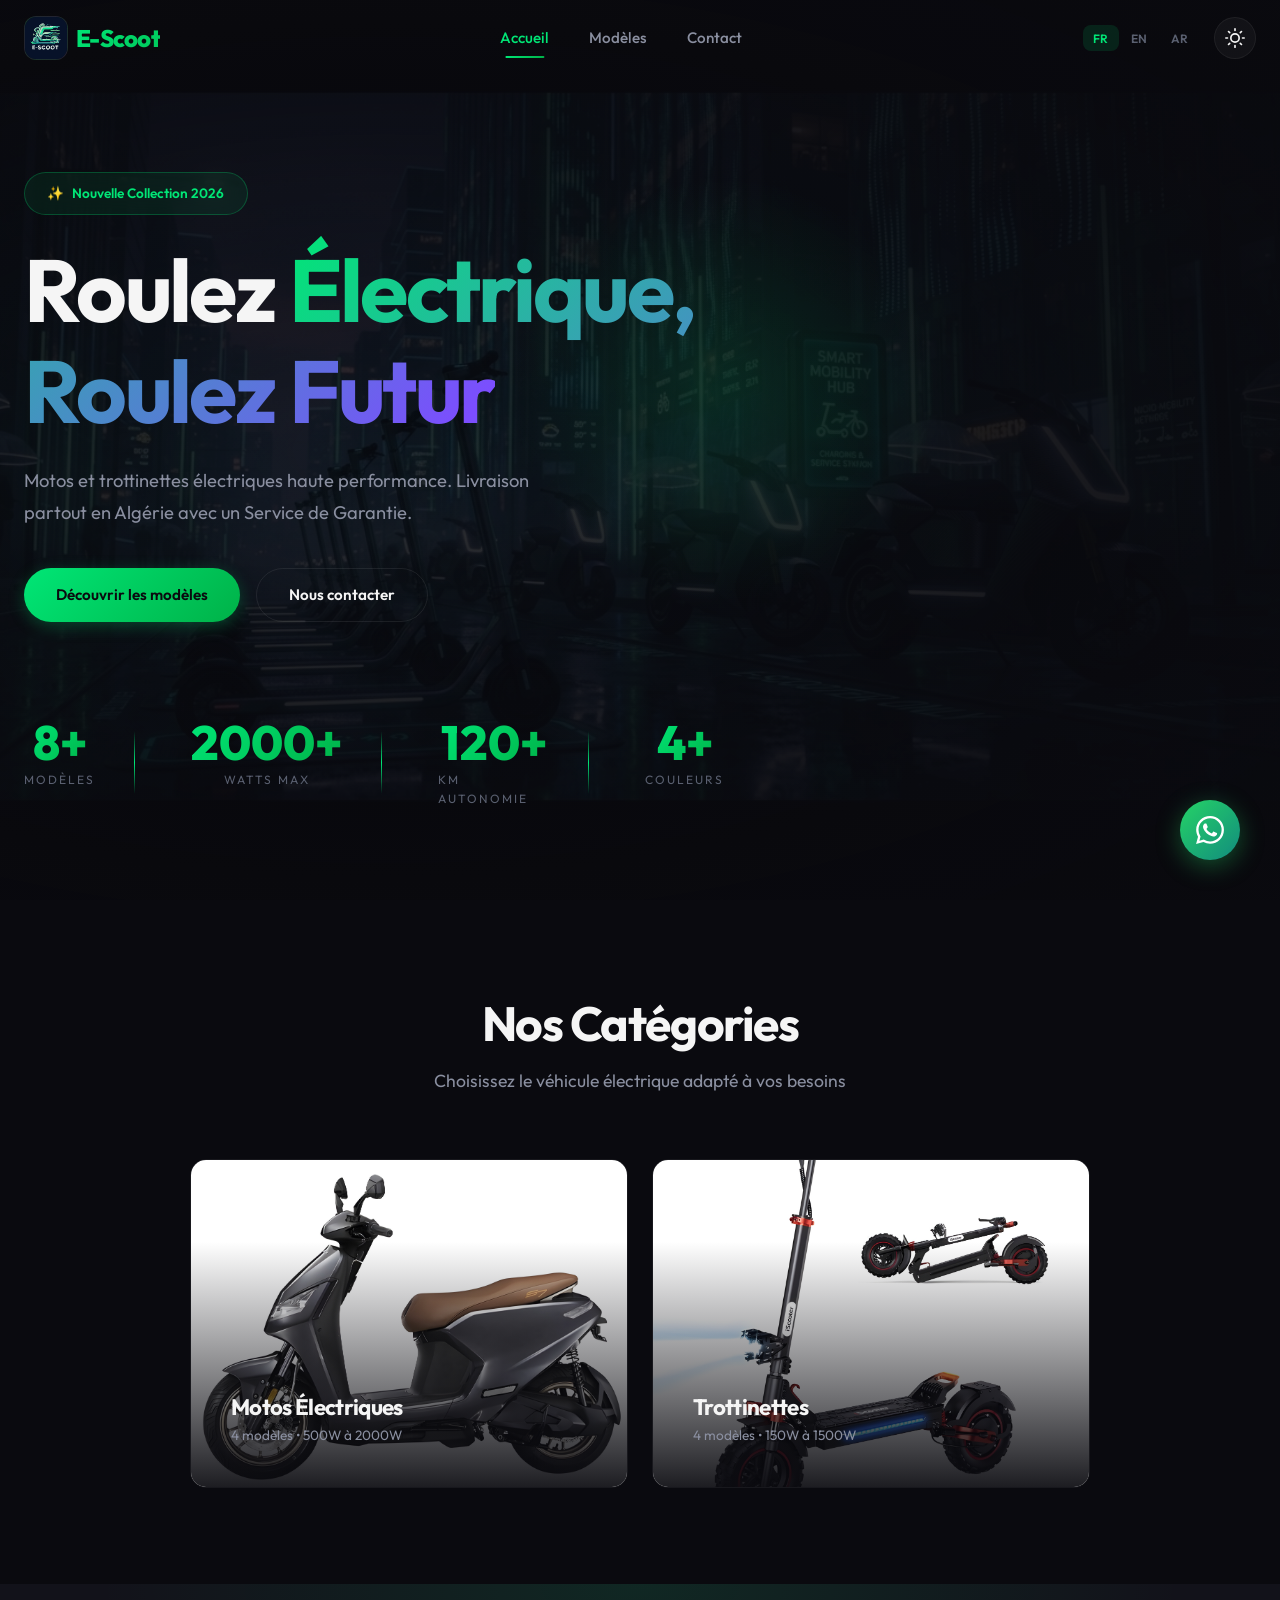
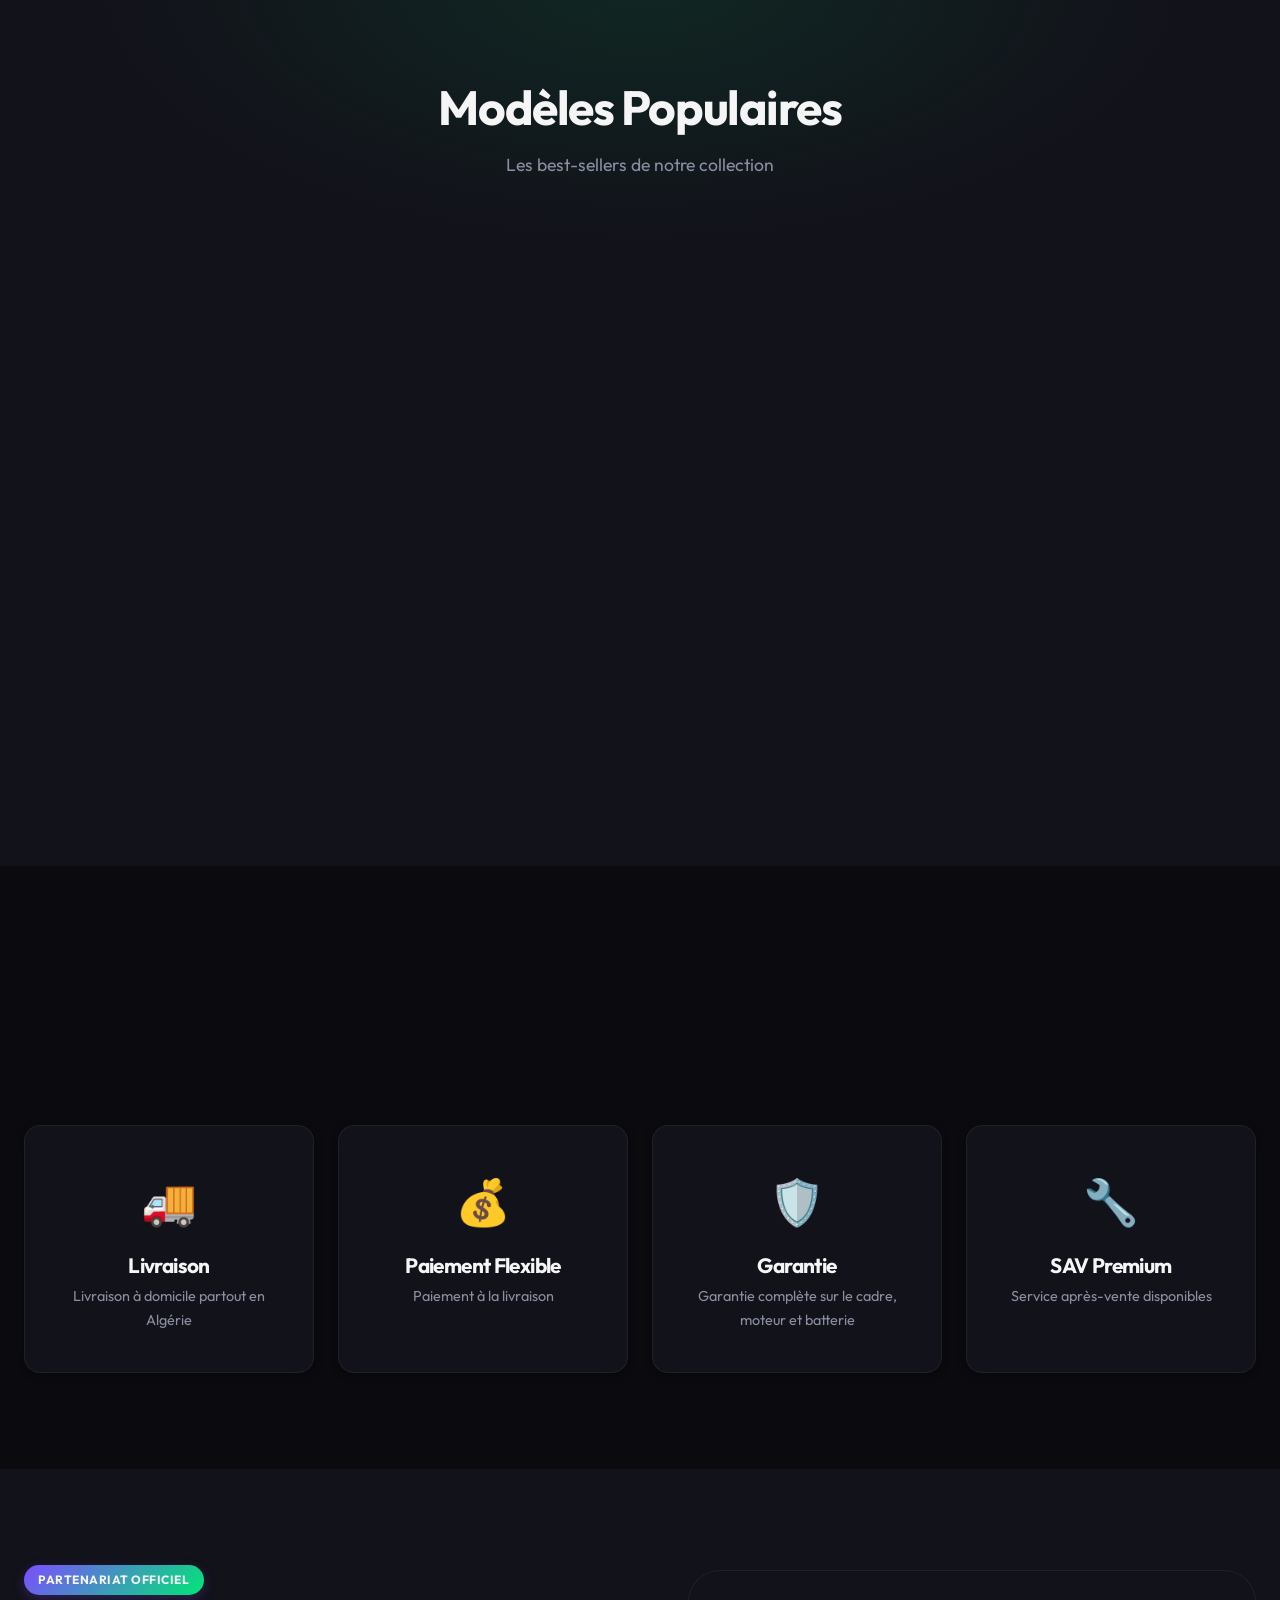
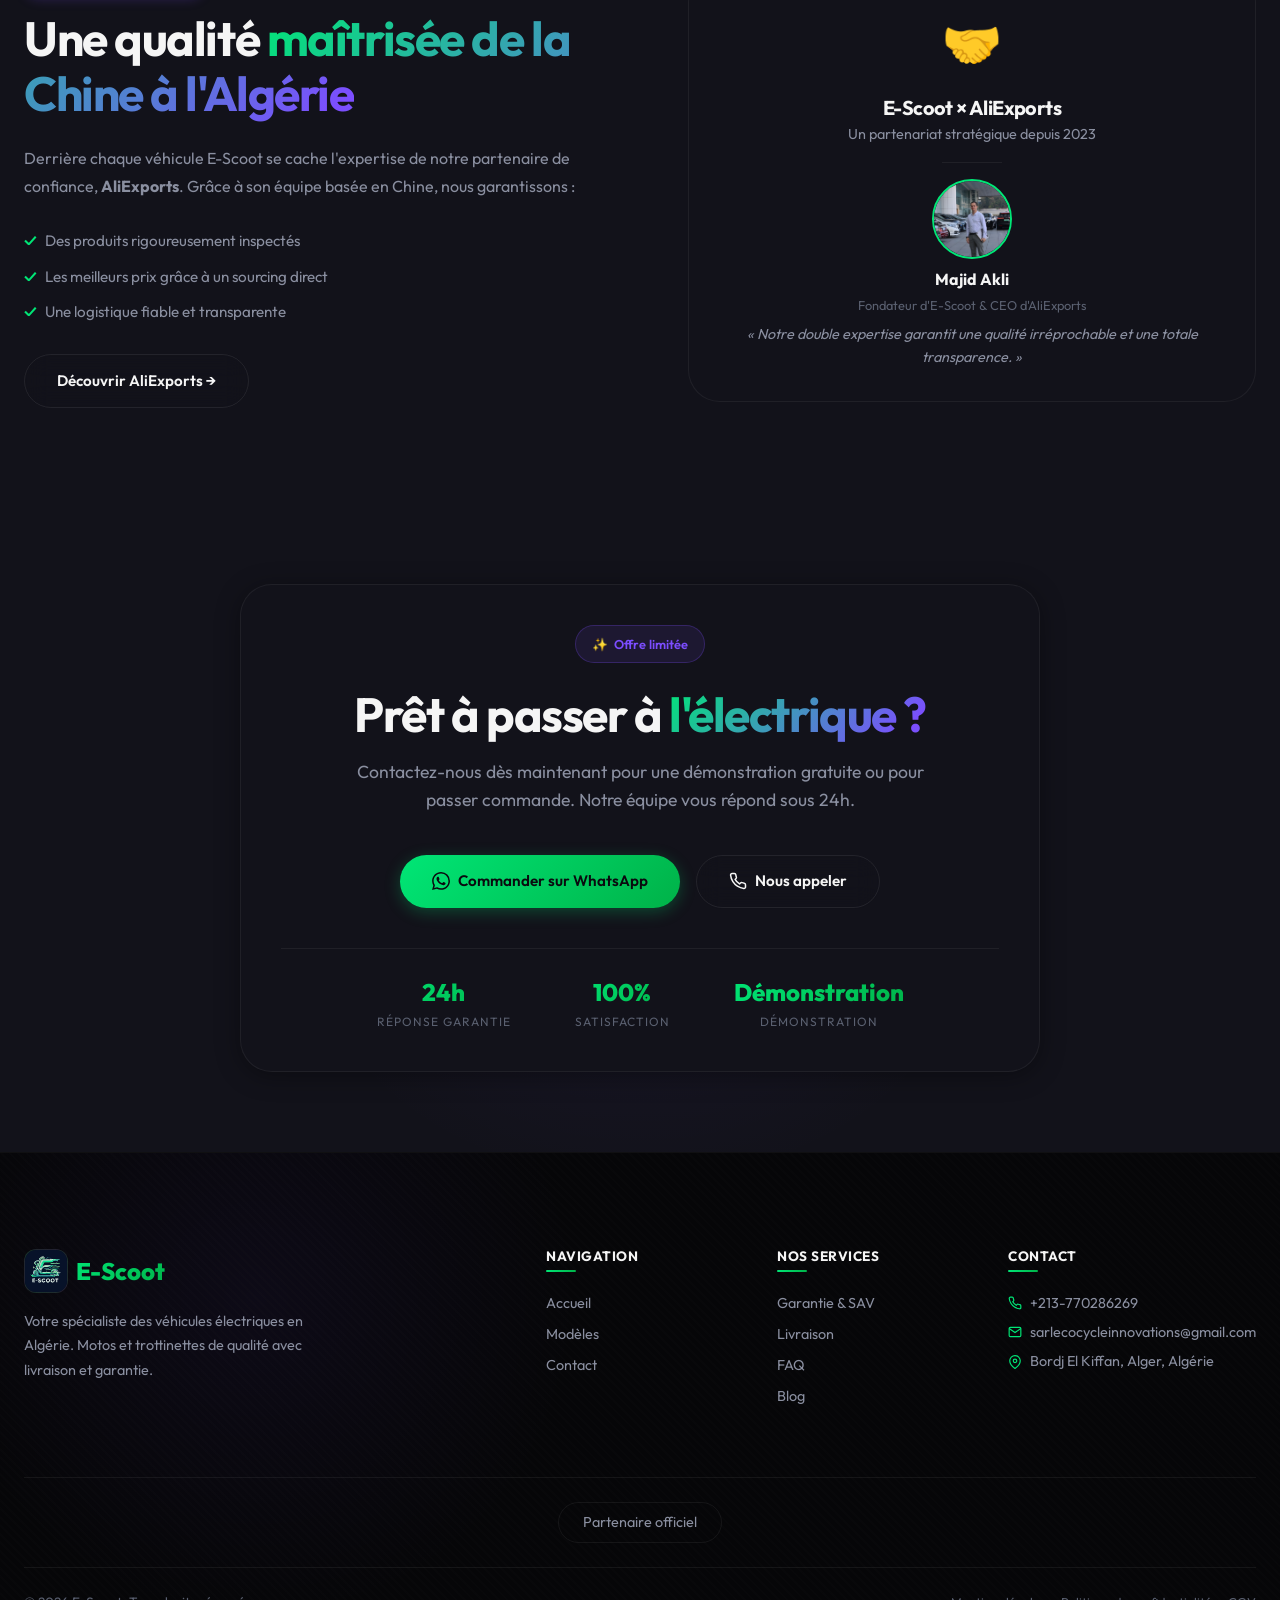
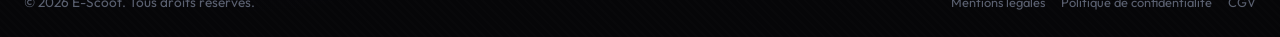
==== commit 8c24c6fd: "feat: Replace logo icon with SVG image for improved branding and accessibility" ====
--- a/index.html
+++ b/index.html
@@ -396,7 +396,9 @@
       <div class="footer-top">
         <div class="footer-brand">
           <div class="footer-logo">
-            <div class="logo-icon" style="width:40px;height:40px;font-size:1.1rem;">⚡</div>
+            <a href="index.html" class="logo" aria-label="E-Scoot Accueil">
+              <img src="assets/images/logo.svg" alt="E-Scoot" class="logo-svg">
+            </a>
             <span>E-Scoot</span>
           </div>
           <p class="footer-desc" data-i18n="foot.desc">Votre spécialiste des véhicules électriques en Algérie. Motos et
--- a/css/styles.css
+++ b/css/styles.css
@@ -3271,9 +3271,8 @@
   }
 
   .back-to-top {
-    right: var(--space-lg);
-    width: 44px;
-    height: 44px;
+    left: var(--space-lg);
+    right: auto;
   }
 
   [dir="rtl"] .back-to-top {
@@ -3295,6 +3294,10 @@
     padding: 0.7rem 1rem;
     font-size: 0.85rem;
   }
+
+  .logo span {
+    display: none;
+  }
 }
 
 /* Petit mobile */
@@ -3351,6 +3354,12 @@
   .subject-selector {
     justify-content: center;
   }
+
+  .cta-stats {
+    flex-direction: column;
+    align-items: center;
+    gap: 1rem;
+  }
 }
 
 /* Tres petit ecran */
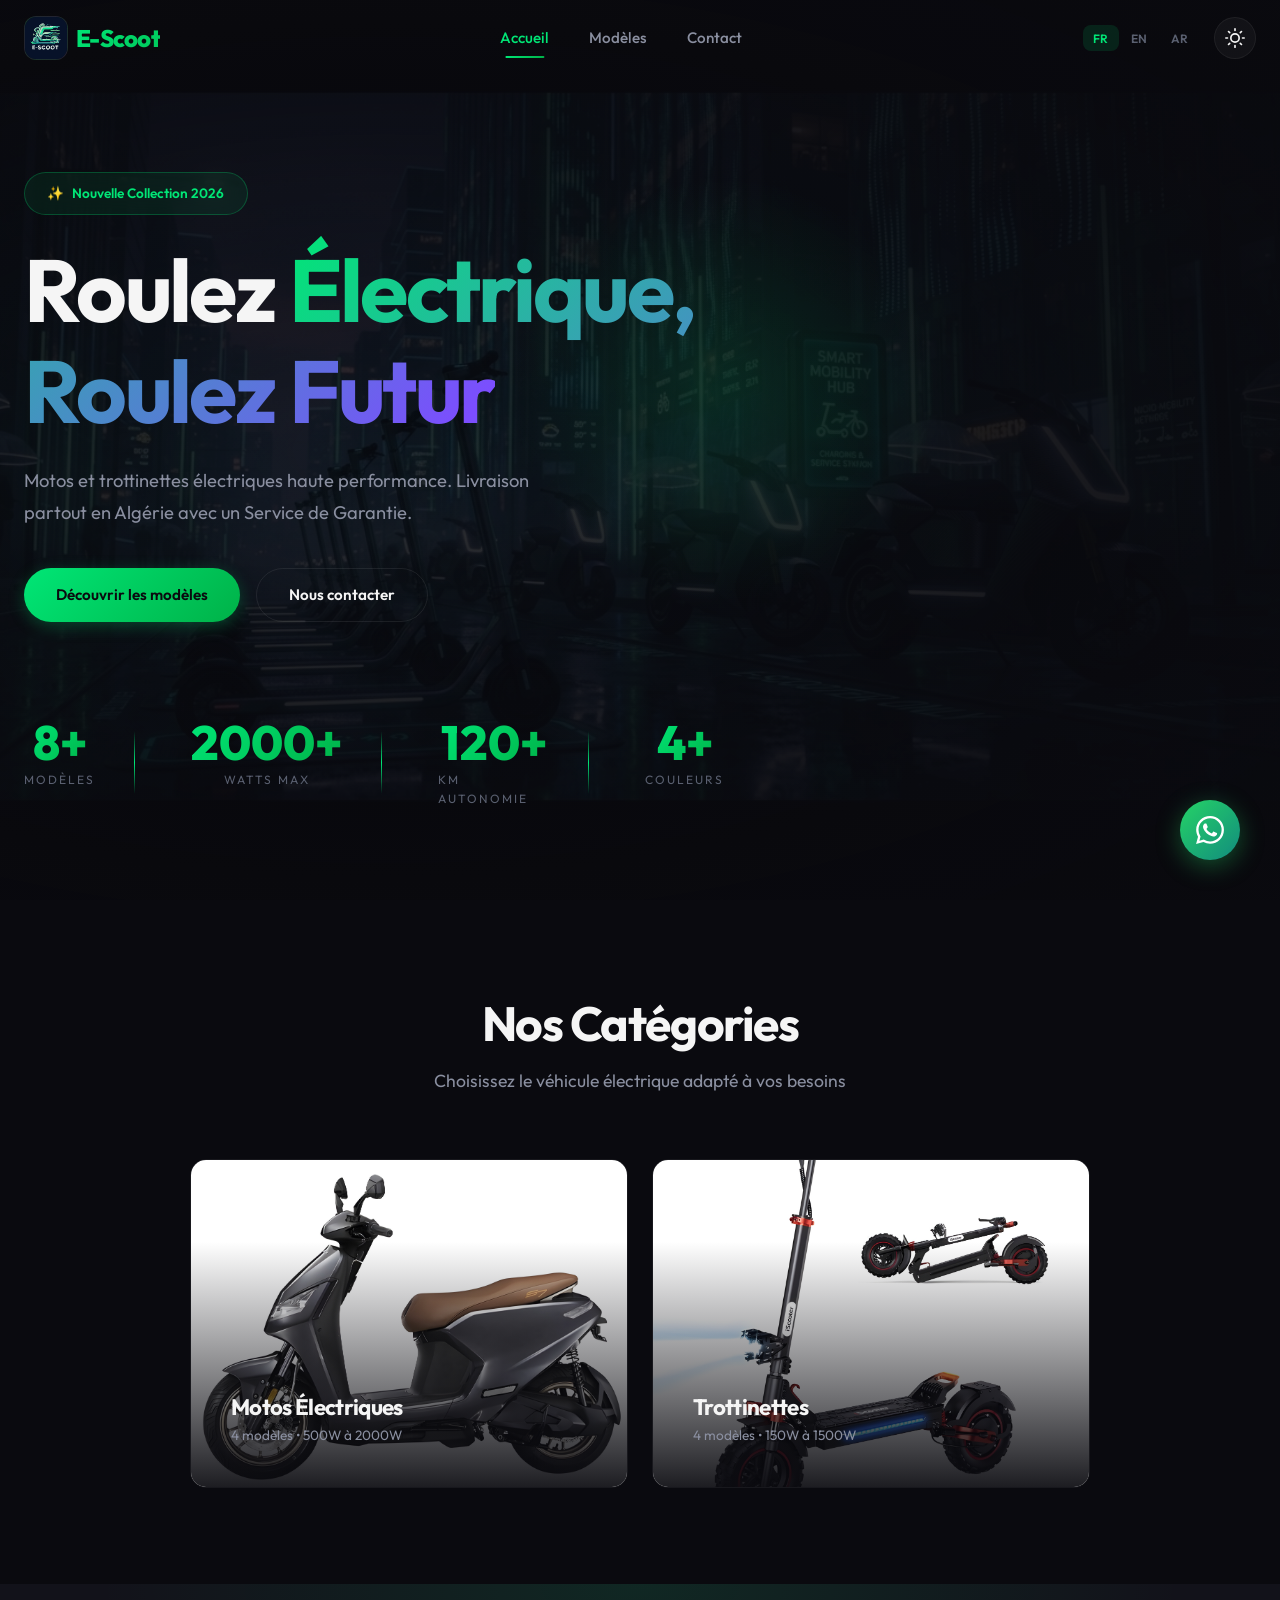
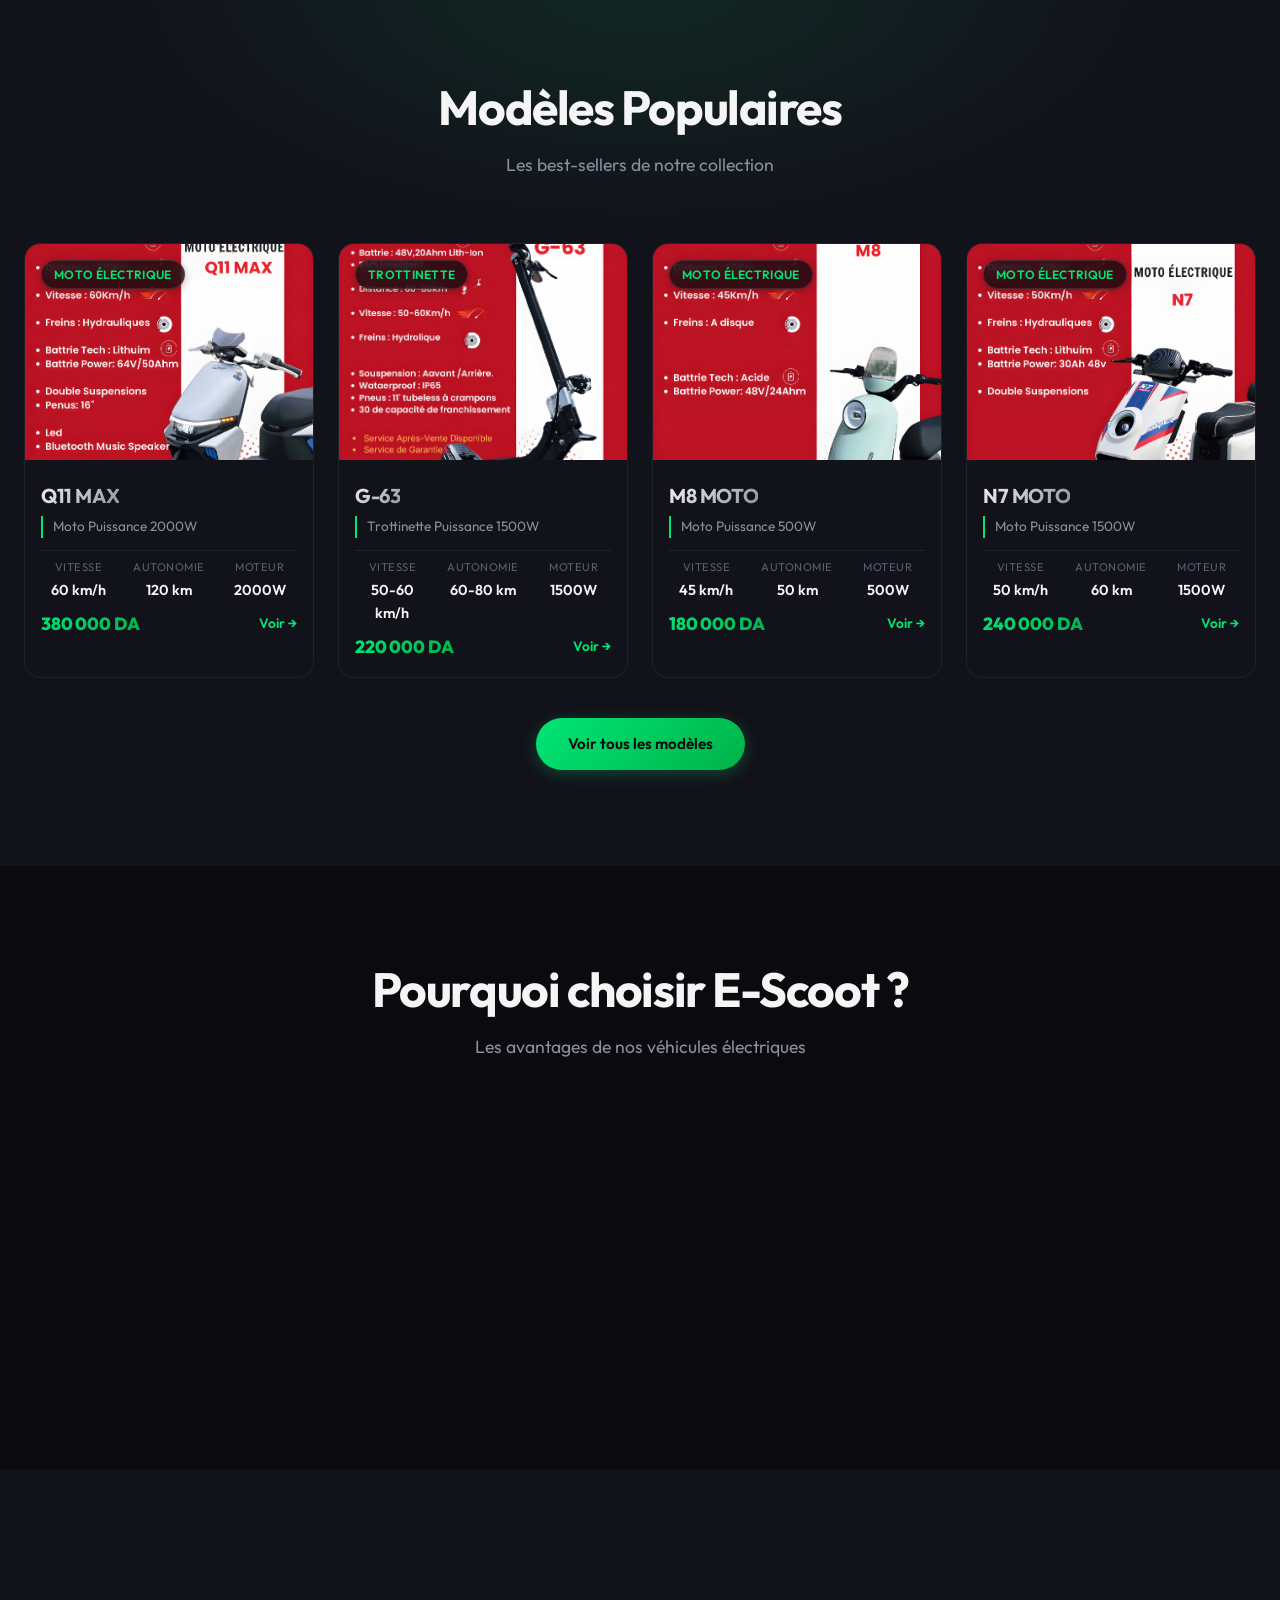
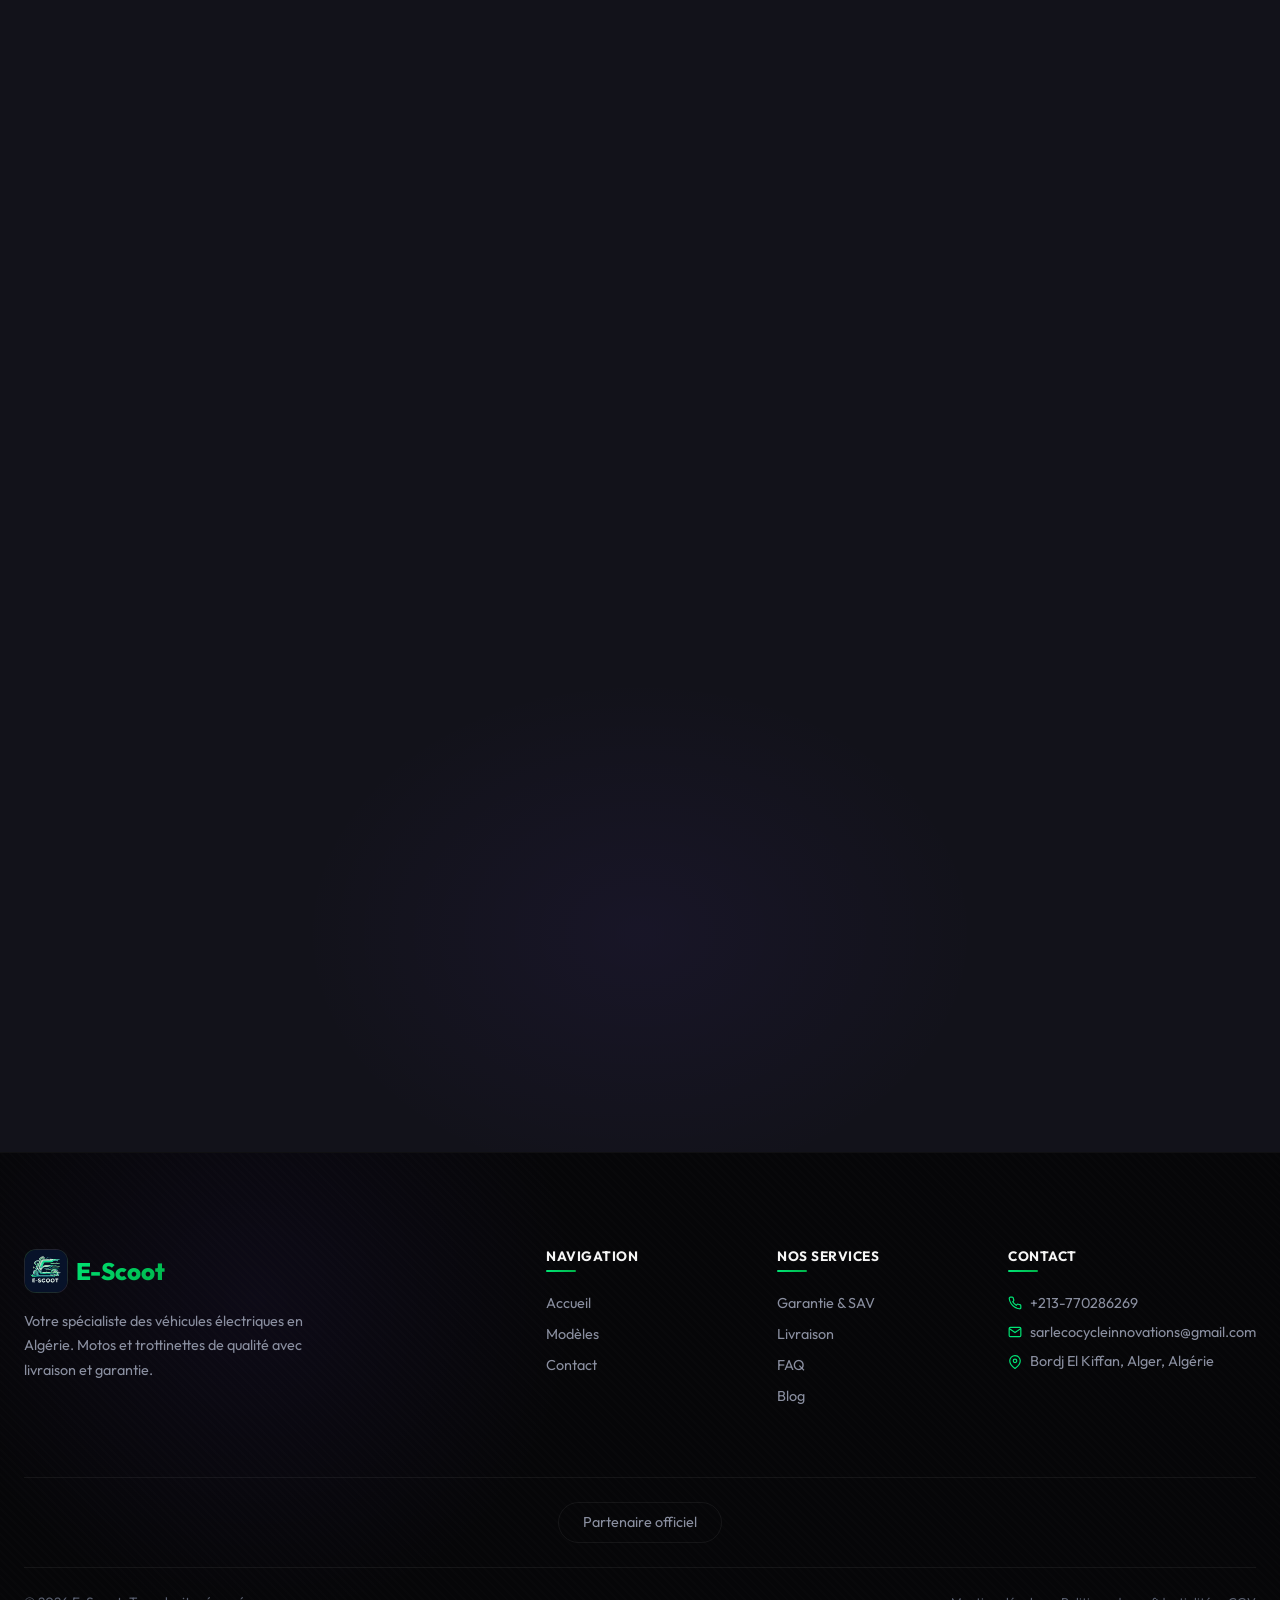
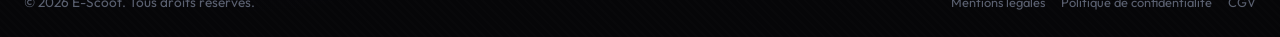
==== commit 90841c24: "feat: Update contact page map and links; enhance filtering on language change; improve translation f" ====
--- a/index.html
+++ b/index.html
@@ -162,7 +162,7 @@
           </div>
           <div class="card-content">
             <div class="card-title">Q11 MAX</div>
-            <div class="card-subtitle" data-i18n-html="spec.motor">Moto Puissance 2000W</div>
+            <div class="card-subtitle"></div>
             <div class="specs-preview">
               <div class="spec-item"><span class="spec-label" data-i18n="spec.speed">Vitesse</span><span
                   class="spec-value">60 km/h</span></div>
@@ -189,7 +189,7 @@
           </div>
           <div class="card-content">
             <div class="card-title">G-63</div>
-            <div class="card-subtitle" data-i18n-html="spec.motor">Trottinette Puissance 1500W</div>
+            <div class="card-subtitle"></div>
             <div class="specs-preview">
               <div class="spec-item"><span class="spec-label" data-i18n="spec.speed">Vitesse</span><span
                   class="spec-value">50-60 km/h</span></div>
@@ -216,7 +216,7 @@
           </div>
           <div class="card-content">
             <div class="card-title">M8 MOTO</div>
-            <div class="card-subtitle" data-i18n-html="spec.motor">Moto Puissance 500W</div>
+            <div class="card-subtitle"></div>
             <div class="specs-preview">
               <div class="spec-item"><span class="spec-label" data-i18n="spec.speed">Vitesse</span><span
                   class="spec-value">45 km/h</span></div>
@@ -243,7 +243,7 @@
           </div>
           <div class="card-content">
             <div class="card-title">N7 MOTO</div>
-            <div class="card-subtitle" data-i18n-html="spec.motor">Moto Puissance 1500W</div>
+            <div class="card-subtitle"></div>
             <div class="specs-preview">
               <div class="spec-item"><span class="spec-label" data-i18n="spec.speed">Vitesse</span><span
                   class="spec-value">50 km/h</span></div>
@@ -363,13 +363,13 @@
             </svg>
             <span data-i18n="cta.btn1">Commander sur WhatsApp</span>
           </a>
-          <a href="tel:+213770286269" class="btn btn-secondary">
+          <a href="contact.html" class="btn btn-secondary">
             <svg width="18" height="18" viewBox="0 0 24 24" fill="none" stroke="currentColor" stroke-width="2"
               stroke-linecap="round" stroke-linejoin="round">
               <path
                 d="M22 16.92v3a2 2 0 0 1-2.18 2 19.79 19.79 0 0 1-8.63-3.07 19.5 19.5 0 0 1-6-6 19.79 19.79 0 0 1-3.07-8.67A2 2 0 0 1 4.11 2h3a2 2 0 0 1 2 1.72 12.84 12.84 0 0 0 .7 2.81 2 2 0 0 1-.45 2.11L8.09 9.91a16 16 0 0 0 6 6l1.27-1.27a2 2 0 0 1 2.11-.45 12.84 12.84 0 0 0 2.81.7A2 2 0 0 1 22 16.92z" />
             </svg>
-            <span data-i18n="cta.btn2">Nous appeler</span>
+            <span data-i18n="cta.btn2">Nous contacter</span>
           </a>
         </div>
         <div class="cta-stats">
@@ -509,6 +509,13 @@
           var sub = getProductText(p, 'subtitle');
           if (sub) subtitleEl.textContent = sub;
         }
+        var subtitleEl = card.querySelector('.card-subtitle');
+        if (subtitleEl && typeof getProductText === 'function') {
+          var sub = getProductText(p, 'subtitle'); // utilise la langue actuelle
+          if (sub) {
+            subtitleEl.textContent = sub;
+          }
+        }
       });
     });
   </script>
--- a/css/styles.css
+++ b/css/styles.css
@@ -1450,6 +1450,90 @@
   font-weight: 600;
   color: var(--text-secondary);
   white-space: nowrap;
+  background: var(--bg-input);
+  padding: 0.5rem 1rem;
+  border-radius: var(--radius-full);
+  line-height: 1.4;
+  transition: background 0.3s;
+}
+
+/* ===========================================
+   FILTERS – SELECTS MODERNISÉS + OPTIONS VISIBLES
+   =========================================== */
+
+/* ===========================================
+   FILTERS – SELECTS VERSION LUXE
+   =========================================== */
+
+.filter-select {
+  position: relative;
+  padding: 0.8rem 3.5rem 0.8rem 1.5rem;
+  background: rgba(255, 255, 255, 0.04);
+  /* fond glass plus transparent */
+  backdrop-filter: blur(12px);
+  /* effet verre */
+  -webkit-backdrop-filter: blur(12px);
+  border: 1.5px solid rgba(255, 255, 255, 0.08);
+  border-radius: 100px;
+  /* forme pilule parfaite */
+  font-size: 0.9rem;
+  font-weight: 600;
+  /* un peu plus gras */
+  color: var(--text-primary);
+  appearance: none;
+  -webkit-appearance: none;
+  /* chevron moderne et plus épais */
+  background-image: url("data:image/svg+xml,%3Csvg xmlns='http://www.w3.org/2000/svg' width='20' height='20' viewBox='0 0 24 24' fill='none' stroke='%2300E676' stroke-width='2.8' stroke-linecap='round' stroke-linejoin='round'%3E%3Cpolyline points='6 9 12 15 18 9'/%3E%3C/svg%3E");
+  background-repeat: no-repeat;
+  background-position: right 1.2rem center;
+  background-size: 1.2rem;
+  cursor: pointer;
+  min-width: 200px;
+  transition: all 0.4s cubic-bezier(0.25, 0.8, 0.25, 1.2);
+  box-shadow: 0 4px 12px rgba(0, 0, 0, 0.1);
+}
+
+/* Au survol : léger lift + glow */
+.filter-select:hover {
+  border-color: var(--primary);
+  background: rgba(0, 230, 118, 0.08);
+  box-shadow: 0 0 0 4px rgba(0, 230, 118, 0.1),
+    0 8px 20px rgba(0, 230, 118, 0.15);
+  transform: translateY(-2px);
+  background-position: right 1rem center;
+  /* petit déplacement du chevron */
+}
+
+/* Focus : anneau lumineux intense */
+.filter-select:focus {
+  outline: none;
+  border-color: var(--primary);
+  background: rgba(0, 230, 118, 0.1);
+  box-shadow: 0 0 0 6px rgba(0, 230, 118, 0.25),
+    0 0 30px rgba(0, 230, 118, 0.3);
+  transform: translateY(-1px);
+}
+
+/* Options modernes (liste déroulante) */
+.filter-select option {
+  background: var(--bg-card-solid);
+  color: var(--text-primary);
+  padding: 0.7rem 1.2rem;
+  font-size: 0.9rem;
+  font-weight: 500;
+  border-bottom: 1px solid var(--border);
+}
+
+/* Option survolée (pour certains navigateurs) */
+.filter-select option:hover {
+  background: rgba(0, 230, 118, 0.15);
+  color: var(--primary);
+}
+
+/* RTL */
+[dir="rtl"] .filter-select {
+  background-position: left 1.2rem center;
+  padding: 0.8rem 1.5rem 0.8rem 3.5rem;
 }
 
 .filter-tags {
@@ -2005,6 +2089,68 @@
 
 .tab-panel-v2.active {
   display: block;
+}
+
+/* Wrapper pour le défilement des onglets */
+.tabs-scroll-wrapper {
+  display: flex;
+  gap: var(--space-xs);
+  overflow-x: auto;
+  scroll-behavior: smooth;
+  -webkit-overflow-scrolling: touch;
+  scrollbar-width: none;
+  /* Firefox */
+  -ms-overflow-style: none;
+  /* IE/Edge */
+  padding: 0 2px;
+  /* évite de couper le box-shadow */
+}
+
+.tabs-scroll-wrapper::-webkit-scrollbar {
+  display: none;
+  /* Chrome/Safari */
+}
+
+/* Flèches de navigation (cachées par défaut sur desktop) */
+.tab-nav-arrow {
+  display: none;
+  /* masqué sur grand écran */
+  align-items: center;
+  justify-content: center;
+  width: 36px;
+  height: 36px;
+  border-radius: var(--radius-full);
+  background: var(--bg-card-solid);
+  border: 1px solid var(--border);
+  color: var(--text-secondary);
+  flex-shrink: 0;
+  cursor: pointer;
+  transition: all var(--transition-fast);
+  z-index: 2;
+}
+
+.tab-nav-arrow:hover {
+  background: var(--primary);
+  color: white;
+  border-color: var(--primary);
+}
+
+.tab-nav-arrow:disabled {
+  opacity: 0.3;
+  pointer-events: none;
+}
+
+/* Affichage des flèches uniquement sur mobile */
+@media (max-width: 768px) {
+  .tab-nav-arrow {
+    display: flex;
+  }
+
+  .tabs-nav-v2 {
+    display: flex;
+    align-items: center;
+    gap: var(--space-sm);
+  }
 }
 
 /* Specs table */
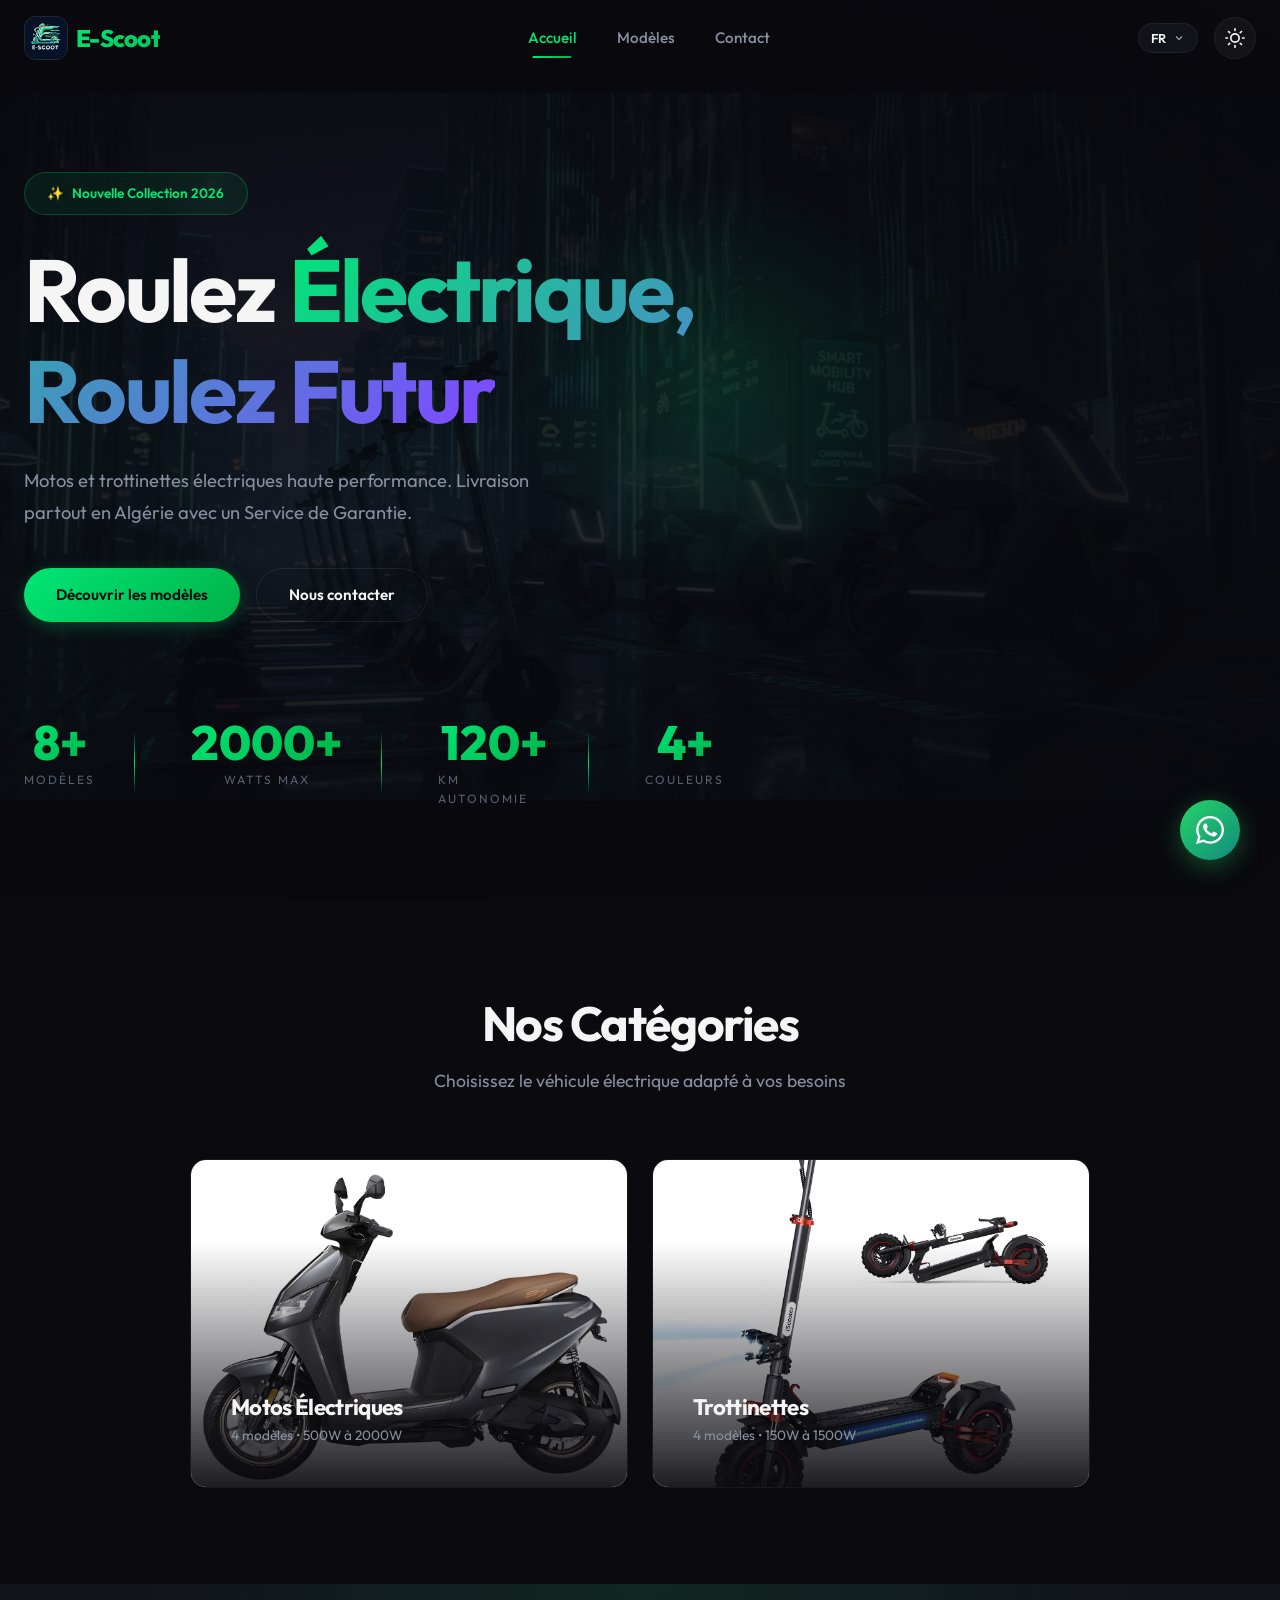
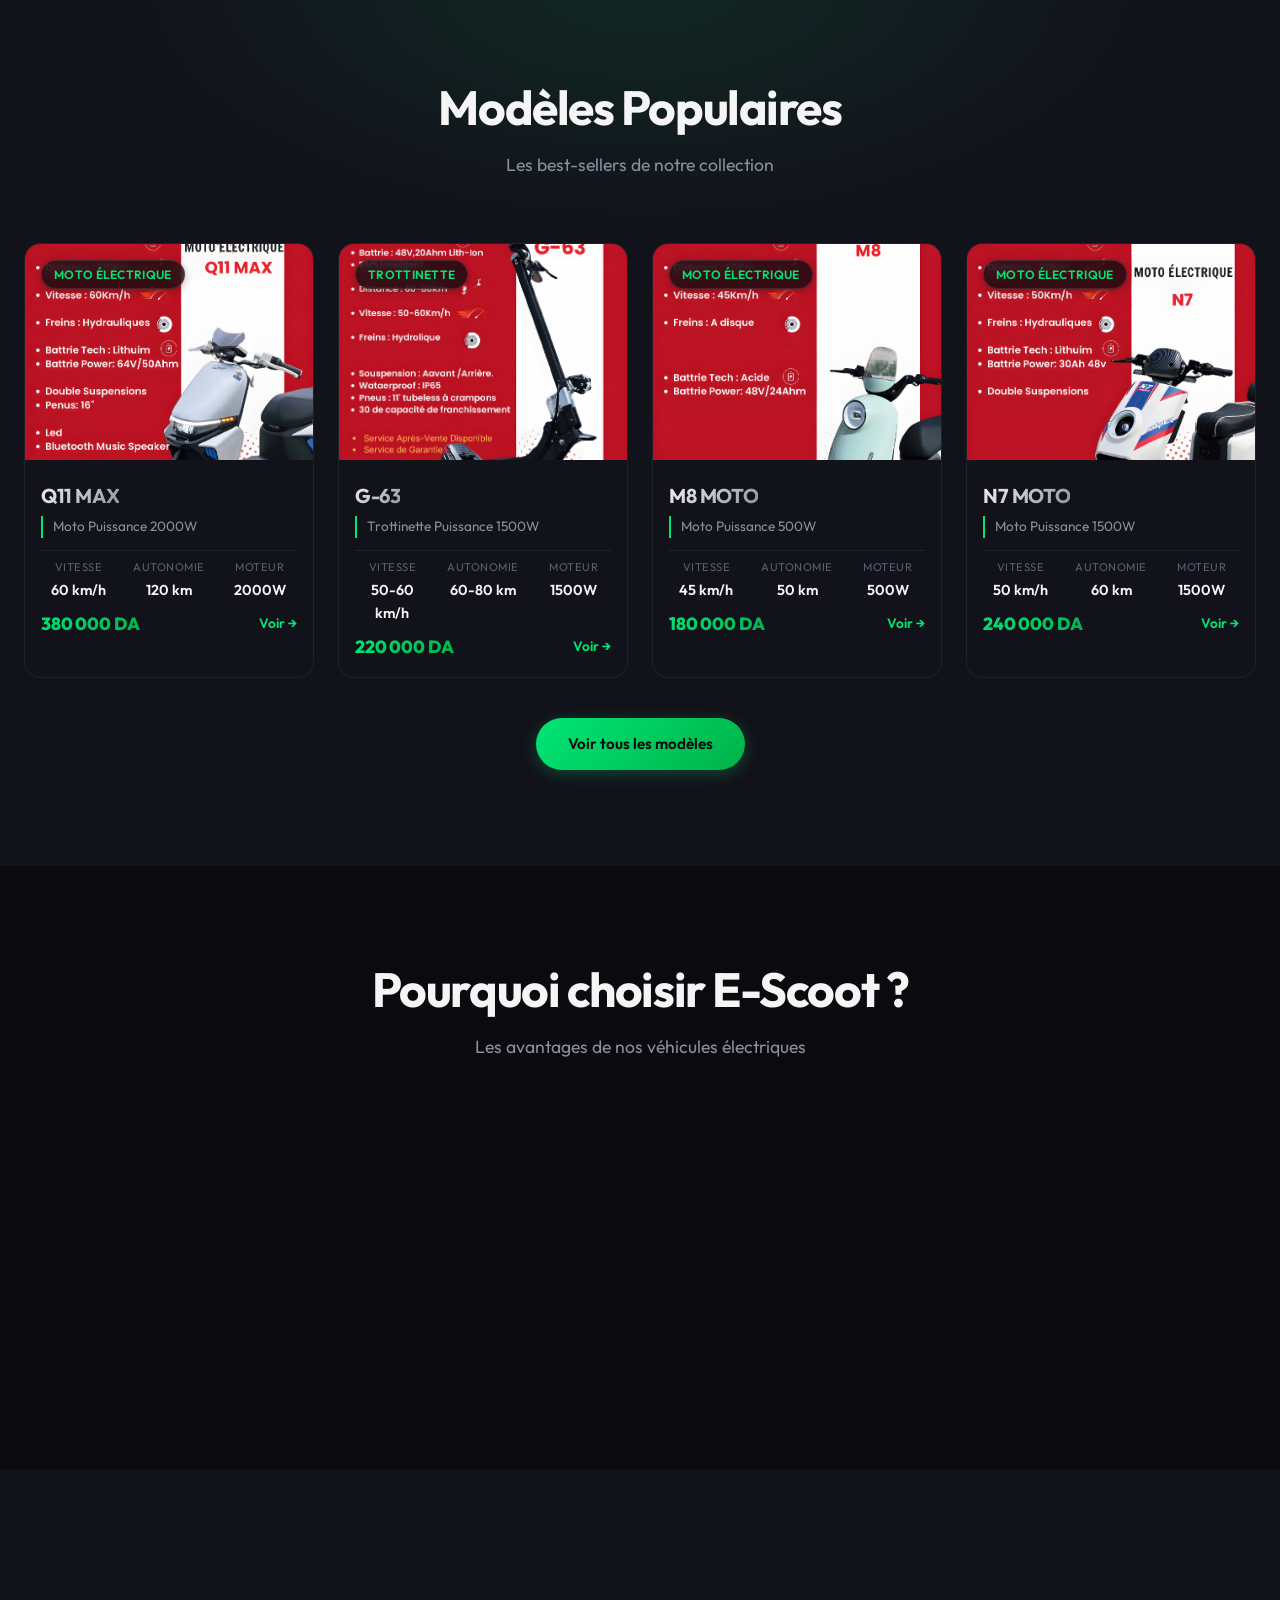
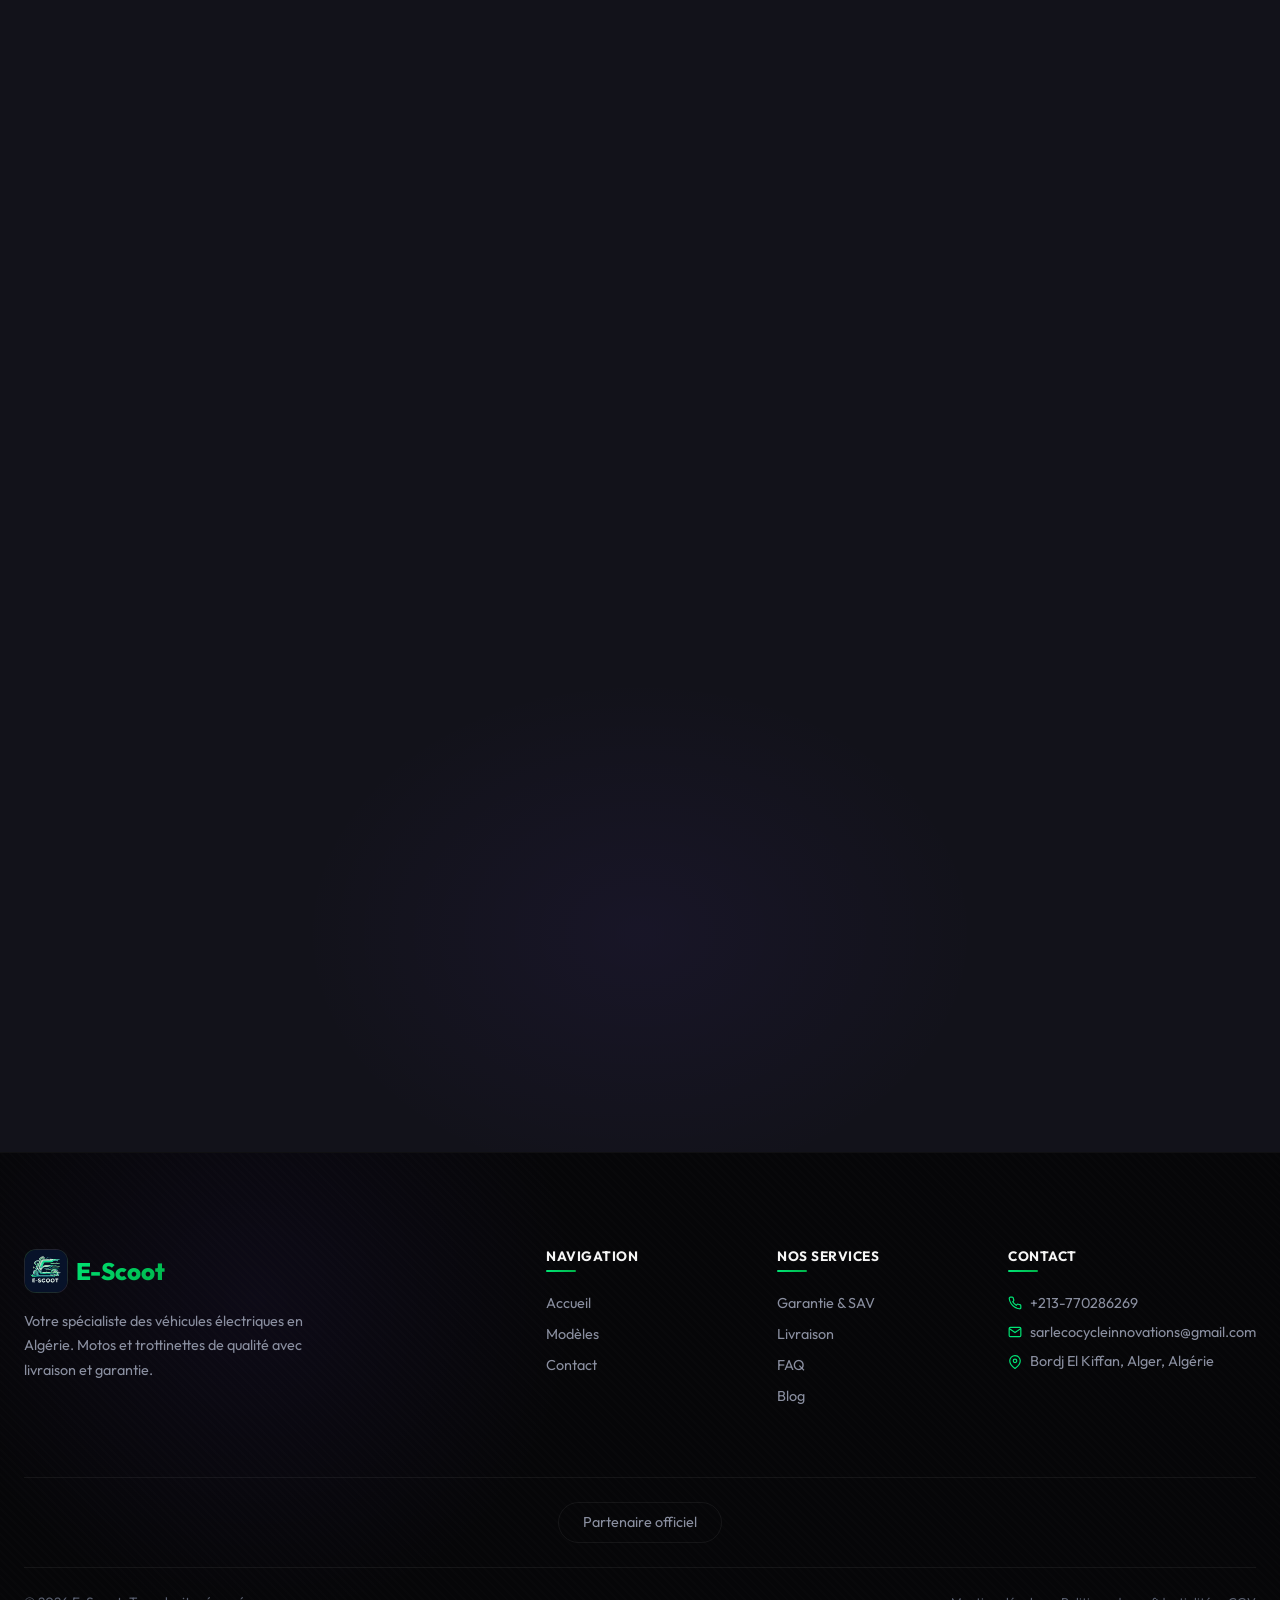
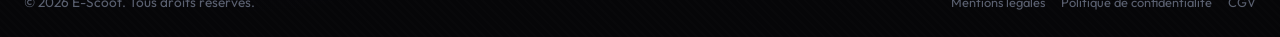
==== commit b2fe1abd: "feat: Implement modern dropdown language switcher with accessibility enhancements" ====
--- a/index.html
+++ b/index.html
@@ -39,9 +39,39 @@
       <div class="nav-actions">
         <!-- Language Switcher -->
         <div class="lang-switcher" id="langSwitcher">
-          <button class="lang-btn active" data-lang="fr" aria-label="Français">FR</button>
-          <button class="lang-btn" data-lang="en" aria-label="English">EN</button>
-          <button class="lang-btn" data-lang="ar" aria-label="العربية">AR</button>
+          <button class="lang-trigger" id="langTrigger" aria-haspopup="listbox" aria-expanded="false">
+            <span class="lang-current">FR</span>
+            <svg class="lang-chevron" width="12" height="12" viewBox="0 0 24 24" fill="none" stroke="currentColor"
+              stroke-width="2.5">
+              <path d="M6 9l6 6 6-6" />
+            </svg>
+          </button>
+          <div class="lang-dropdown" role="listbox" aria-label="Choisir la langue">
+            <button class="lang-option active" data-lang="fr" data-flag="🇫🇷" data-label="FR" role="option"
+              aria-selected="true">
+              <span class="lang-option-name">Français</span>
+              <svg class="lang-check" width="14" height="14" viewBox="0 0 24 24" fill="none" stroke="currentColor"
+                stroke-width="2.5">
+                <path d="M20 6L9 17l-5-5" />
+              </svg>
+            </button>
+            <button class="lang-option" data-lang="en" data-flag="🇬🇧" data-label="EN" role="option"
+              aria-selected="false">
+              <span class="lang-option-name">English</span>
+              <svg class="lang-check" width="14" height="14" viewBox="0 0 24 24" fill="none" stroke="currentColor"
+                stroke-width="2.5">
+                <path d="M20 6L9 17l-5-5" />
+              </svg>
+            </button>
+            <button class="lang-option" data-lang="ar" data-flag="🇩🇿" data-label="AR" role="option"
+              aria-selected="false">
+              <span class="lang-option-name">العربية</span>
+              <svg class="lang-check" width="14" height="14" viewBox="0 0 24 24" fill="none" stroke="currentColor"
+                stroke-width="2.5">
+                <path d="M20 6L9 17l-5-5" />
+              </svg>
+            </button>
+          </div>
         </div>
 
         <button id="themeToggle" aria-label="Basculer le thème">
--- a/css/styles.css
+++ b/css/styles.css
@@ -630,6 +630,127 @@
   gap: var(--space-sm);
 }
 
+/* =============================================
+   LANGUAGE SWITCHER — DROPDOWN MODERNE
+   ============================================= */
+
+.lang-switcher {
+  position: relative;
+}
+
+.lang-trigger {
+  display: flex;
+  align-items: center;
+  gap: 0.4rem;
+  padding: 0.4rem 0.75rem;
+  border: 1px solid var(--border);
+  border-radius: 999px;
+  background: var(--bg-secondary);
+  color: var(--text-primary);
+  font-size: 0.8rem;
+  font-weight: 600;
+  cursor: pointer;
+  transition: all 0.2s ease;
+  white-space: nowrap;
+}
+
+.lang-trigger:hover {
+  border-color: var(--primary);
+  background: color-mix(in srgb, var(--primary) 8%, transparent);
+}
+
+.lang-flag {
+  font-size: 1rem;
+  line-height: 1;
+}
+
+.lang-current {
+  letter-spacing: 0.04em;
+}
+
+.lang-chevron {
+  transition: transform 0.25s ease;
+  opacity: 0.6;
+}
+
+.lang-switcher.open .lang-chevron {
+  transform: rotate(180deg);
+}
+
+/* Dropdown */
+.lang-dropdown {
+  position: absolute;
+  top: calc(100% + 8px);
+  right: 0;
+  min-width: 160px;
+  background: var(--bg-card, var(--bg-secondary));
+  border: 1px solid var(--border);
+  border-radius: 14px;
+  padding: 0.4rem;
+  box-shadow: 0 8px 32px rgba(0, 0, 0, 0.2), 0 2px 8px rgba(0, 0, 0, 0.1);
+  backdrop-filter: blur(16px);
+  -webkit-backdrop-filter: blur(16px);
+  opacity: 0;
+  transform: translateY(-6px) scale(0.97);
+  pointer-events: none;
+  transition: opacity 0.2s ease, transform 0.2s ease;
+  z-index: 1000;
+}
+
+.lang-switcher.open .lang-dropdown {
+  opacity: 1;
+  transform: translateY(0) scale(1);
+  pointer-events: all;
+}
+
+/* Options */
+.lang-option {
+  display: flex;
+  align-items: center;
+  gap: 0.6rem;
+  width: 100%;
+  padding: 0.55rem 0.75rem;
+  border: none;
+  border-radius: 10px;
+  background: transparent;
+  color: var(--text-secondary);
+  font-size: 0.875rem;
+  font-weight: 500;
+  cursor: pointer;
+  transition: all 0.15s ease;
+  text-align: left;
+}
+
+.lang-option:hover {
+  background: color-mix(in srgb, var(--primary) 10%, transparent);
+  color: var(--text-primary);
+}
+
+.lang-option.active {
+  color: var(--primary);
+  background: color-mix(in srgb, var(--primary) 10%, transparent);
+  font-weight: 700;
+}
+
+.lang-option-flag {
+  font-size: 1.1rem;
+  line-height: 1;
+}
+
+.lang-option-name {
+  flex: 1;
+}
+
+.lang-check {
+  opacity: 0;
+  color: var(--primary);
+  transition: opacity 0.15s ease;
+}
+
+.lang-option.active .lang-check {
+  opacity: 1;
+}
+
 /* Language Switcher */
 .lang-switcher {
   display: flex;
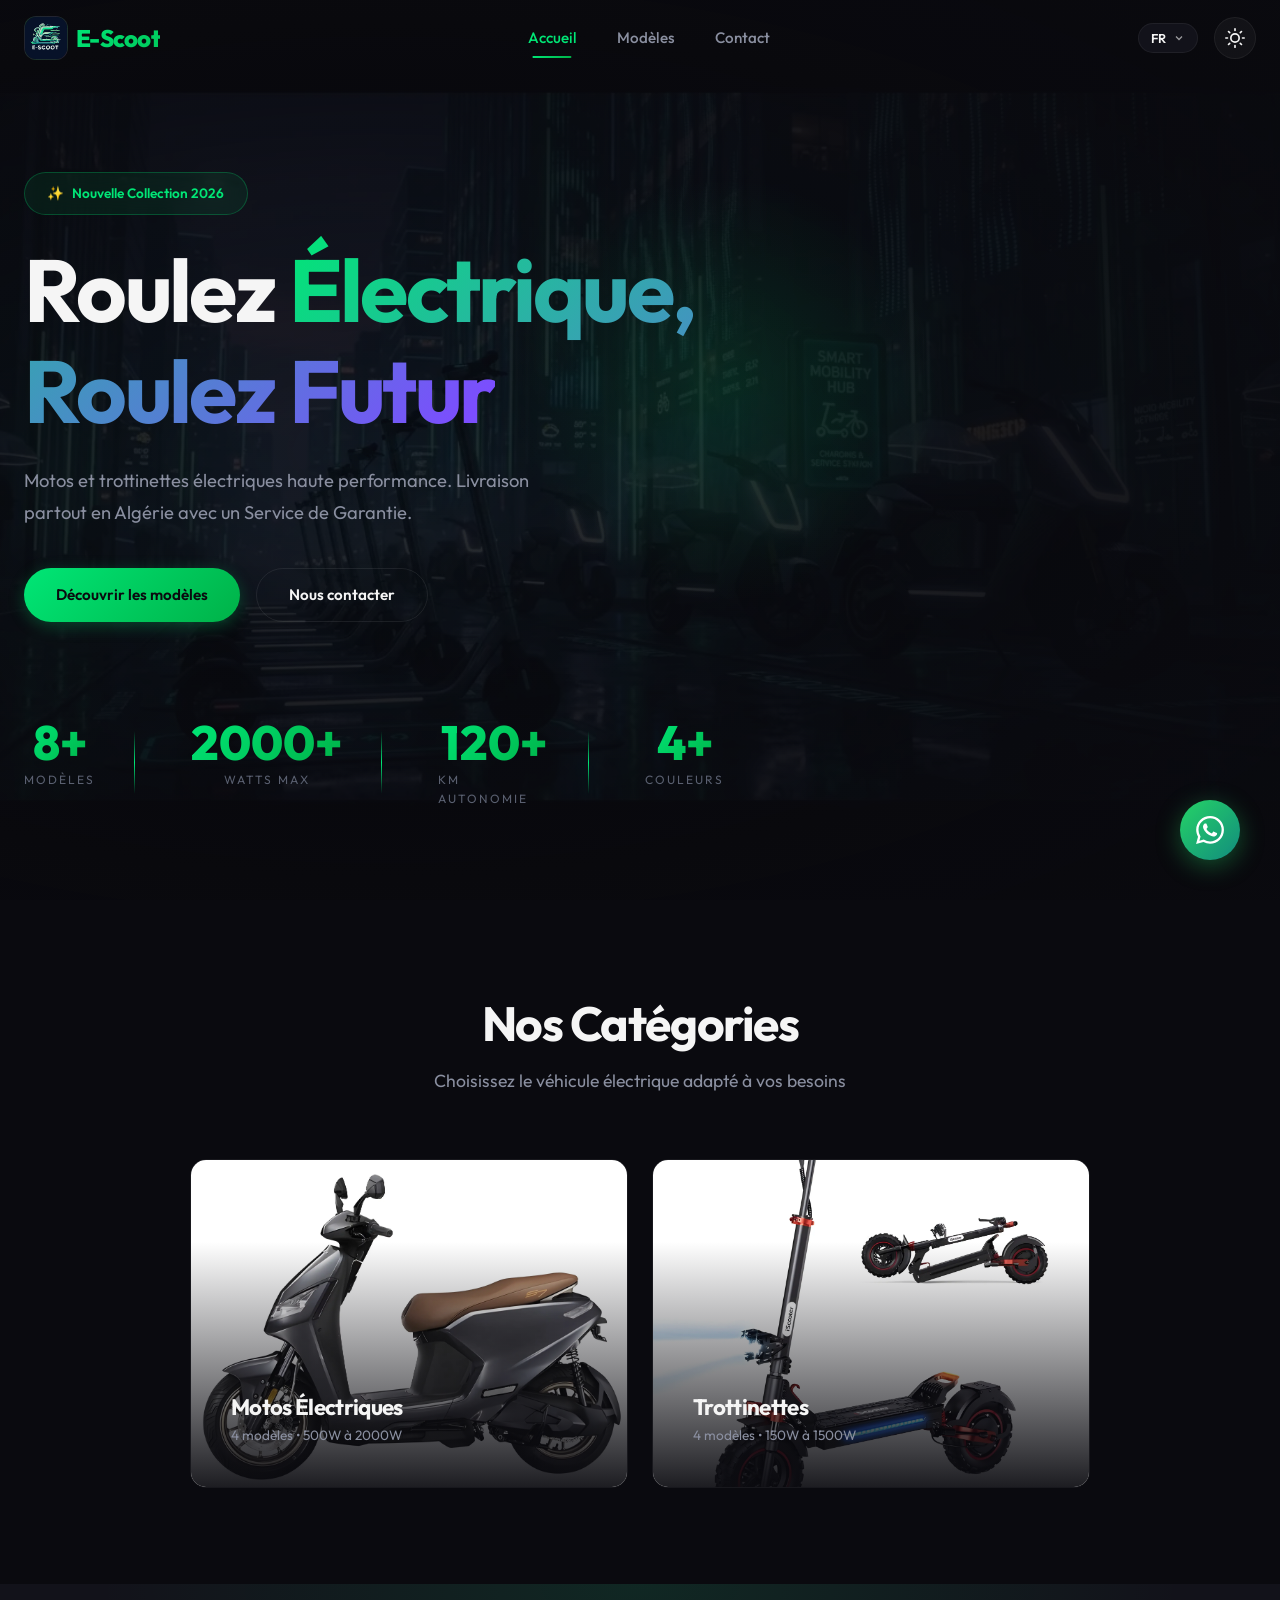
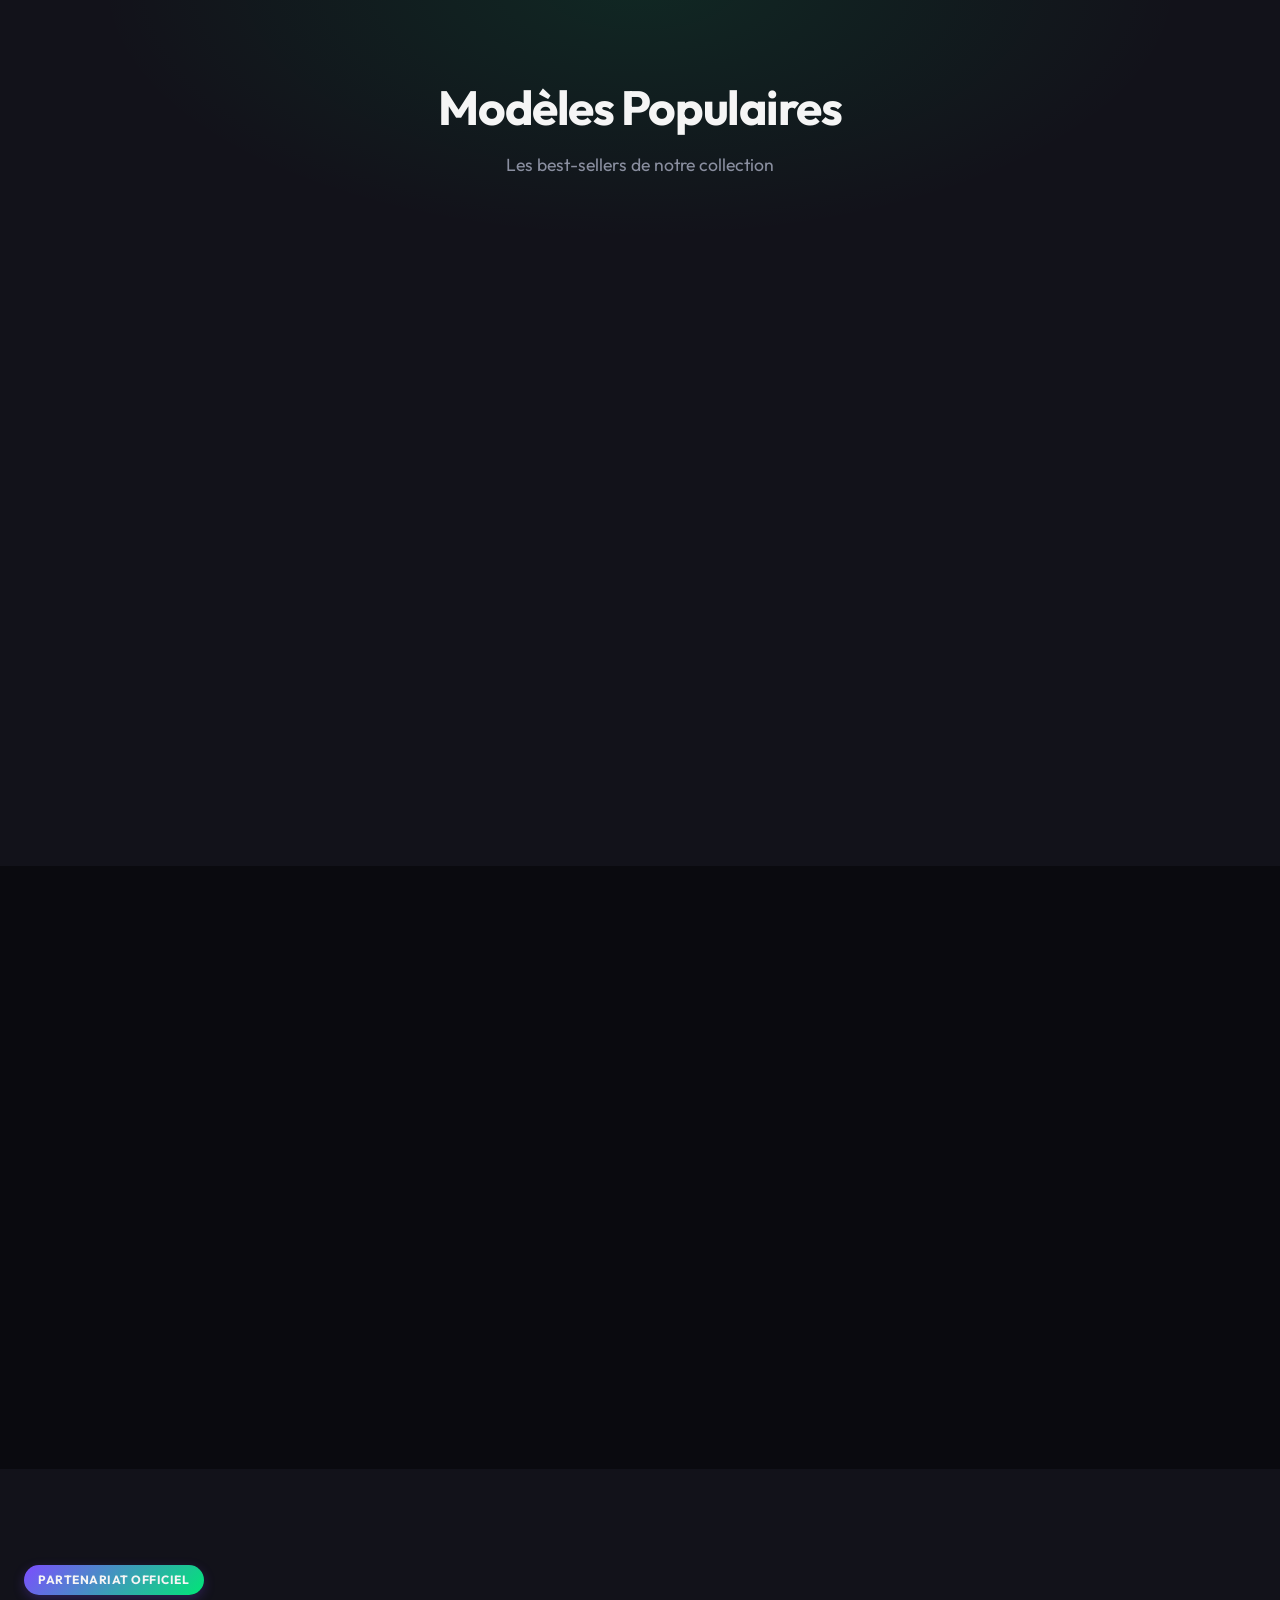
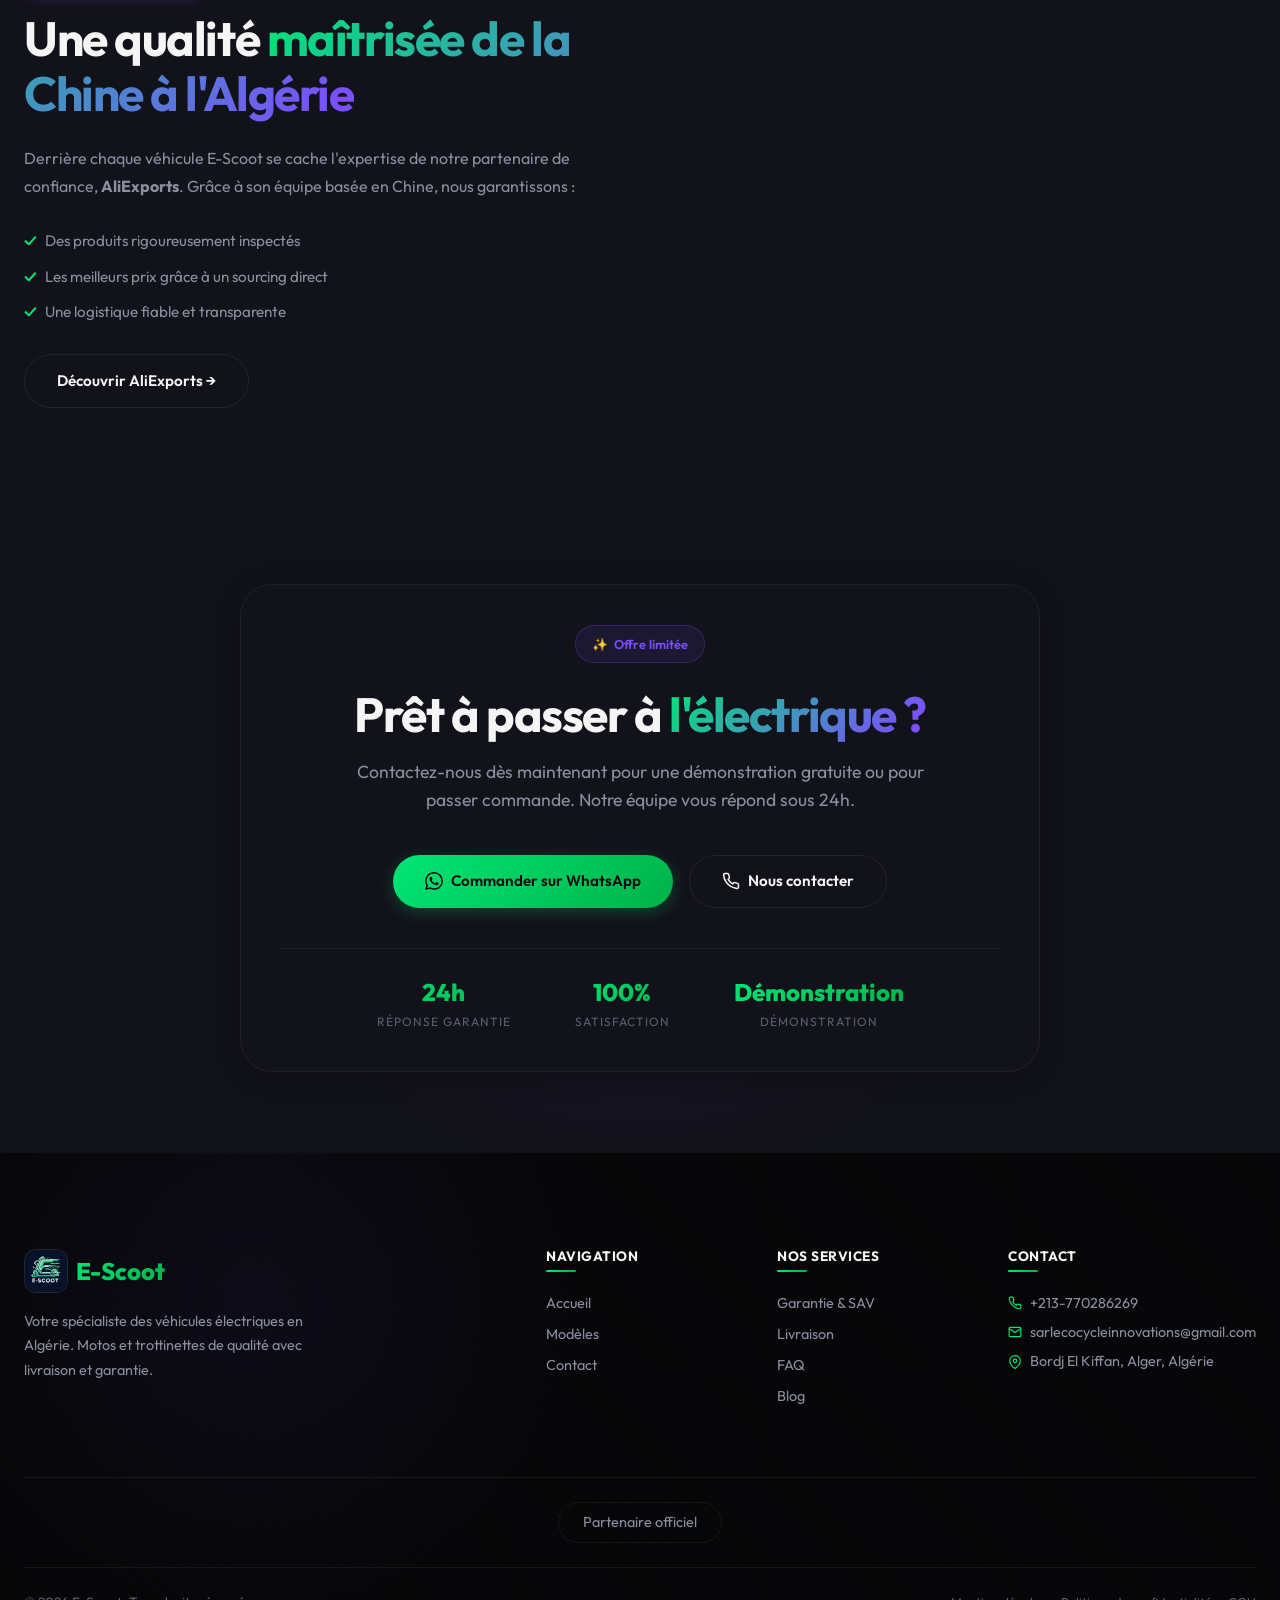
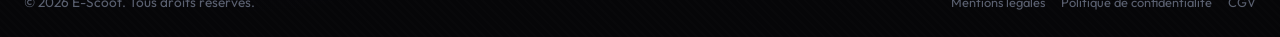
==== commit 379903d2: "Refactor code structure for improved readability and maintainability" ====
--- a/index.html
+++ b/index.html
@@ -93,7 +93,7 @@
   <!-- ============ HERO ============ -->
   <section class="hero" id="hero">
     <div class="hero-bg">
-      <img src="assets/images/hero-main-1.jpg" alt="" id="heroImage" loading="eager">
+      <img src="assets/images/hero-main-1.webp" alt="" id="heroImage" loading="eager">
     </div>
     <div class="hero-overlay"></div>
     <div class="hero-glow"></div>
@@ -152,7 +152,7 @@
       <div class="grid-2" style="max-width: 900px; margin: 0 auto;">
         <div class="category-card reveal reveal-delay-1"
           onclick="window.location.href='modeles.html?category=electric-motorcycle'">
-          <img src="assets/moto.jpeg" alt="Motos Électriques" loading="lazy">
+          <img src="assets/moto.webp" alt="Motos Électriques" loading="lazy">
           <div class="category-card-overlay">
             <h3 data-i18n="cat.moto.title">Motos Électriques</h3>
             <p data-i18n="cat.moto.subtitle">4 modèles • 500W à 2000W</p>
@@ -161,7 +161,7 @@
 
         <div class="category-card reveal reveal-delay-2"
           onclick="window.location.href='modeles.html?category=electric-scooter'">
-          <img src="assets/trot.jpeg" alt="Trottinettes" loading="lazy">
+          <img src="assets/trot.webp" alt="Trottinettes" loading="lazy">
           <div class="category-card-overlay">
             <h3 data-i18n="cat.trot.title">Trottinettes</h3>
             <p data-i18n="cat.trot.subtitle">4 modèles • 150W à 1500W</p>
@@ -188,7 +188,7 @@
           onclick="window.location.href='produit.html?id=q11-max'">
           <div class="badge" data-i18n="badge.moto">Moto Électrique</div>
           <div class="card-image">
-            <img src="assets/images/models/q11-max/main.jpg" alt="Q11 MAX" loading="lazy">
+            <img src="assets/images/models/q11-max/main.webp" alt="Q11 MAX" loading="lazy">
           </div>
           <div class="card-content">
             <div class="card-title">Q11 MAX</div>
@@ -215,7 +215,7 @@
           onclick="window.location.href='produit.html?id=g63'">
           <div class="badge" data-i18n="badge.trot">Trottinette</div>
           <div class="card-image">
-            <img src="assets/images/models/g63/main.jpg" alt="G-63" loading="lazy">
+            <img src="assets/images/models/g63/main.webp" alt="G-63" loading="lazy">
           </div>
           <div class="card-content">
             <div class="card-title">G-63</div>
@@ -242,7 +242,7 @@
           onclick="window.location.href='produit.html?id=m8-moto'">
           <div class="badge" data-i18n="badge.moto">Moto Électrique</div>
           <div class="card-image">
-            <img src="assets/images/models/m8-moto/main.jpg" alt="M8 MOTO" loading="lazy">
+            <img src="assets/images/models/m8-moto/main.webp" alt="M8 MOTO" loading="lazy">
           </div>
           <div class="card-content">
             <div class="card-title">M8 MOTO</div>
@@ -269,7 +269,7 @@
           onclick="window.location.href='produit.html?id=n7-super'">
           <div class="badge" data-i18n="badge.moto">Moto Électrique</div>
           <div class="card-image">
-            <img src="assets/images/models/n7/main.jpg" alt="N7 MOTO" loading="lazy">
+            <img src="assets/images/models/n7/main.webp" alt="N7 MOTO" loading="lazy">
           </div>
           <div class="card-content">
             <div class="card-title">N7 MOTO</div>
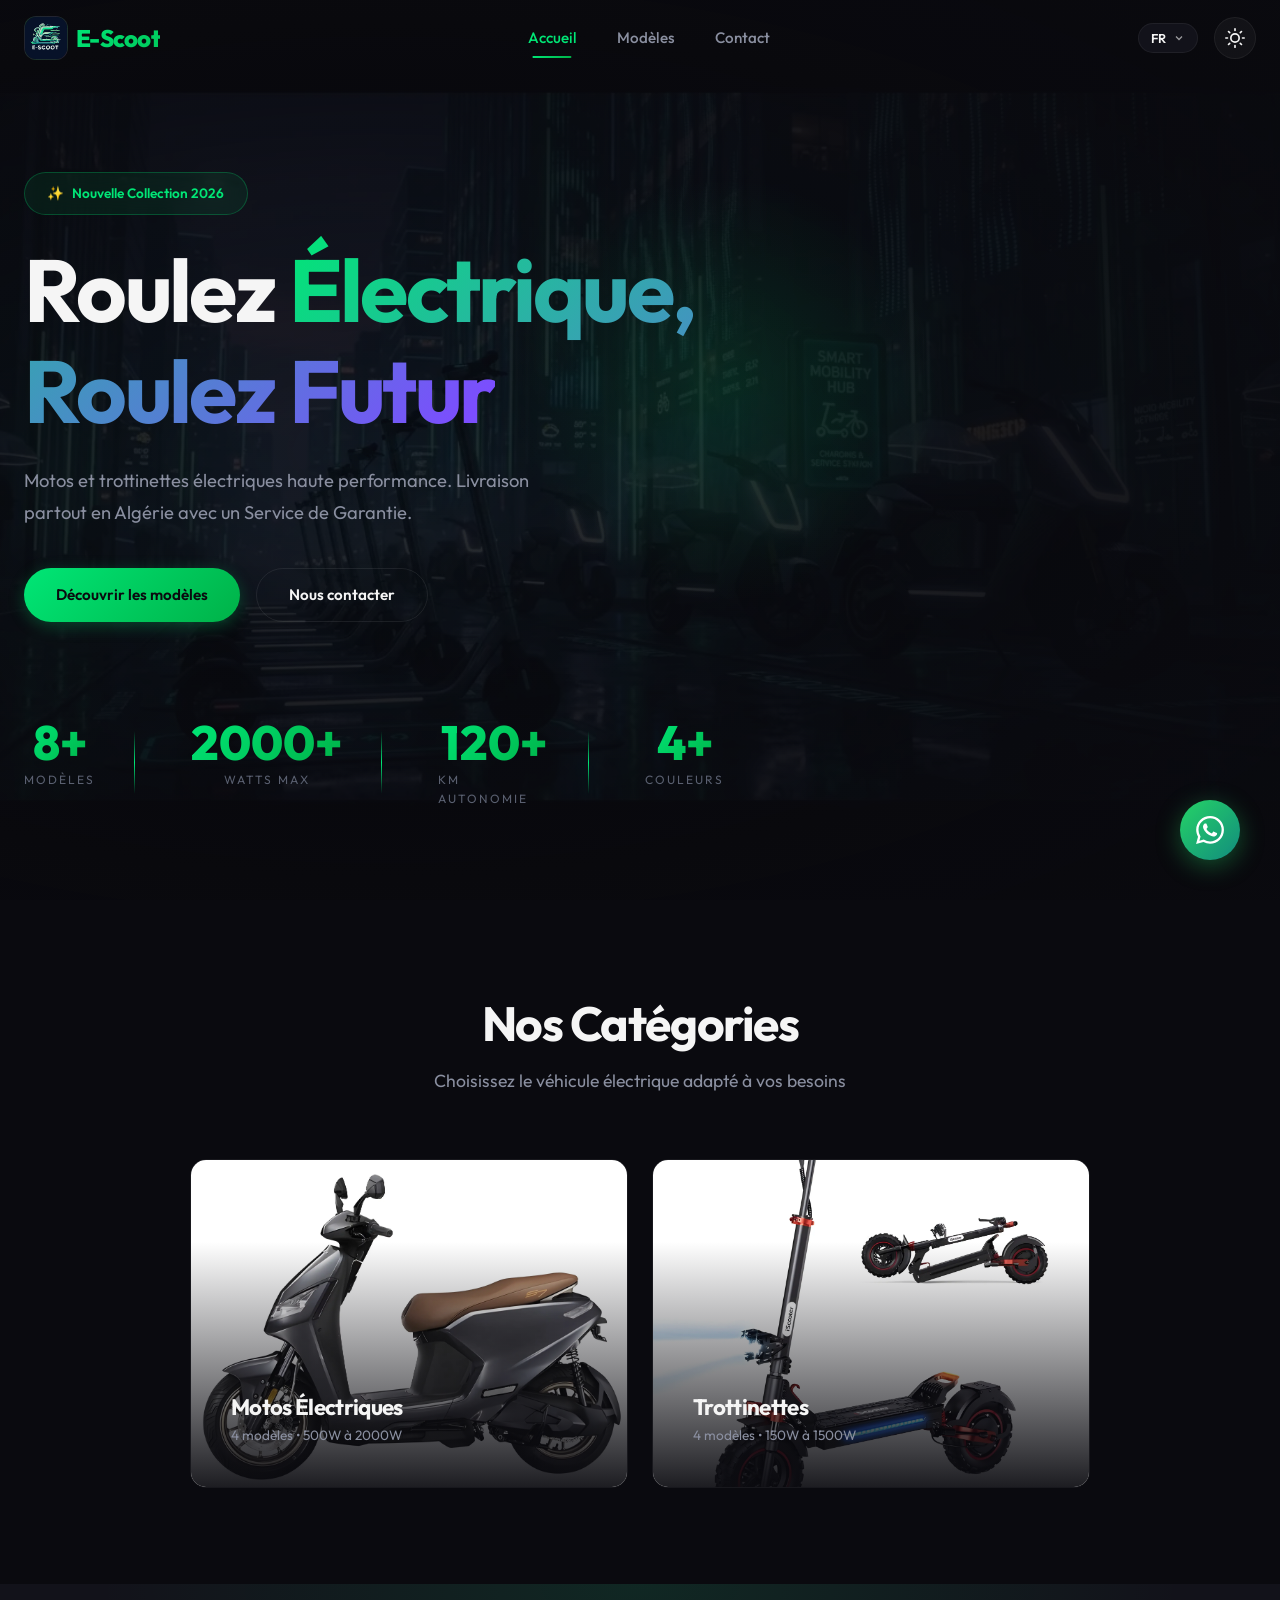
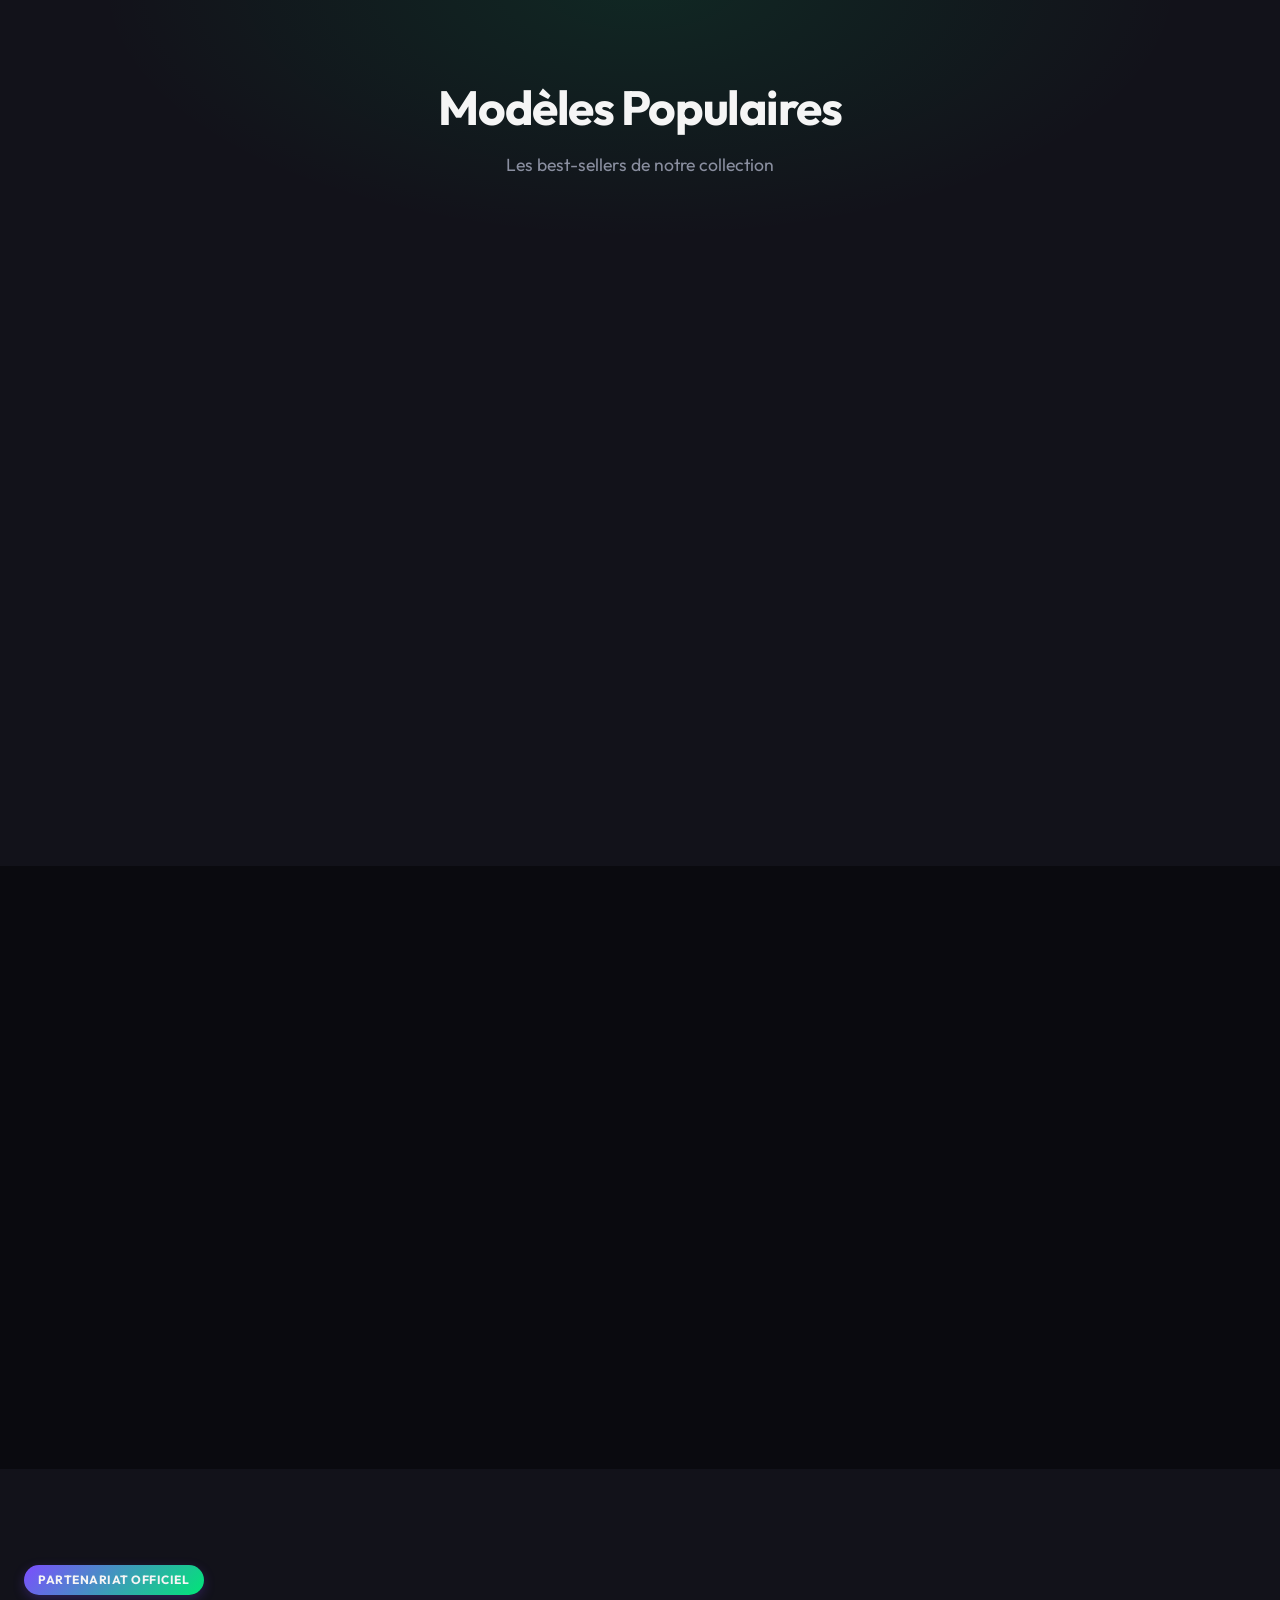
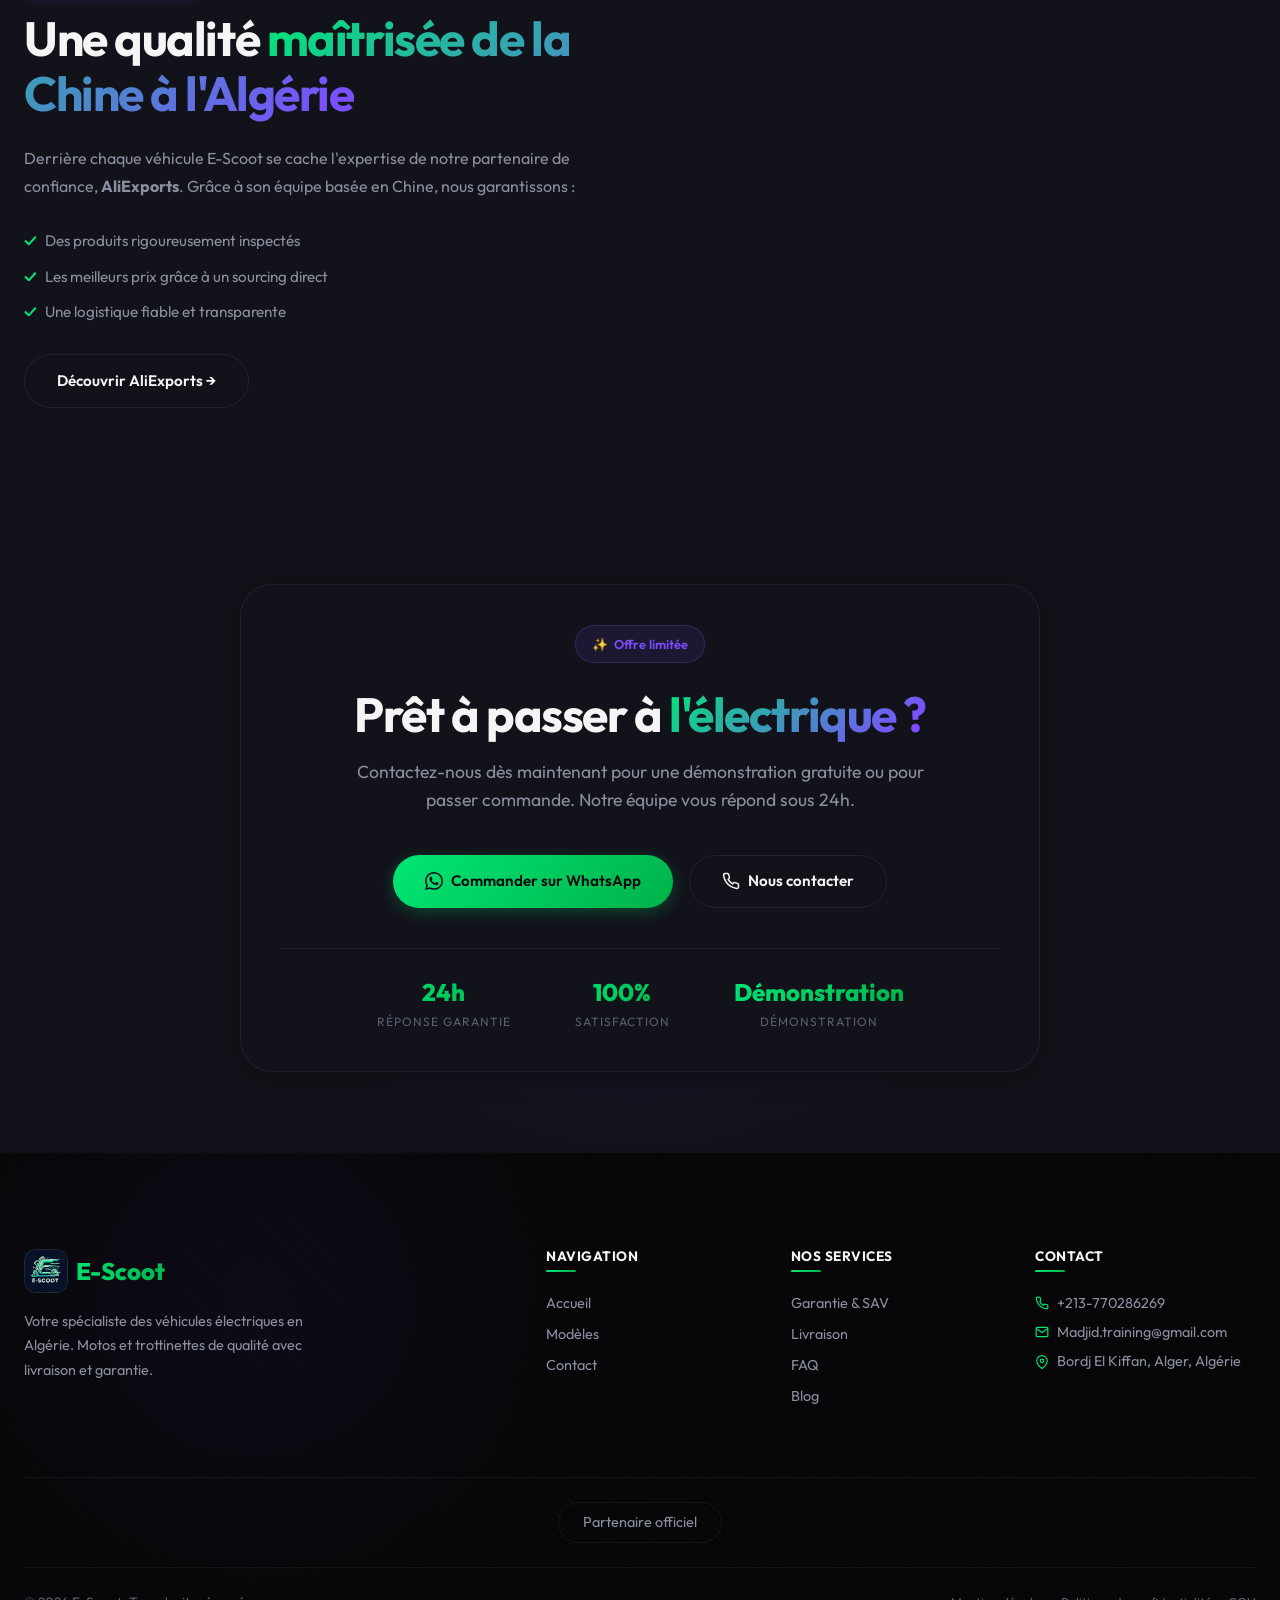
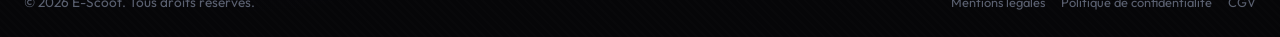
==== commit 5b8bc1e7: "feat: Update contact email address across multiple pages" ====
--- a/index.html
+++ b/index.html
@@ -463,7 +463,7 @@
                   <path d="M4 4h16c1.1 0 2 .9 2 2v12c0 1.1-.9 2-2 2H4c-1.1 0-2-.9-2-2V6c0-1.1.9-2 2-2z" />
                   <polyline points="22,6 12,13 2,6" />
                 </svg>
-                sarlecocycleinnovations@gmail.com
+                Madjid.training@gmail.com
               </li>
               <li>
                 <svg viewBox="0 0 24 24" fill="none" stroke="currentColor" stroke-width="2">
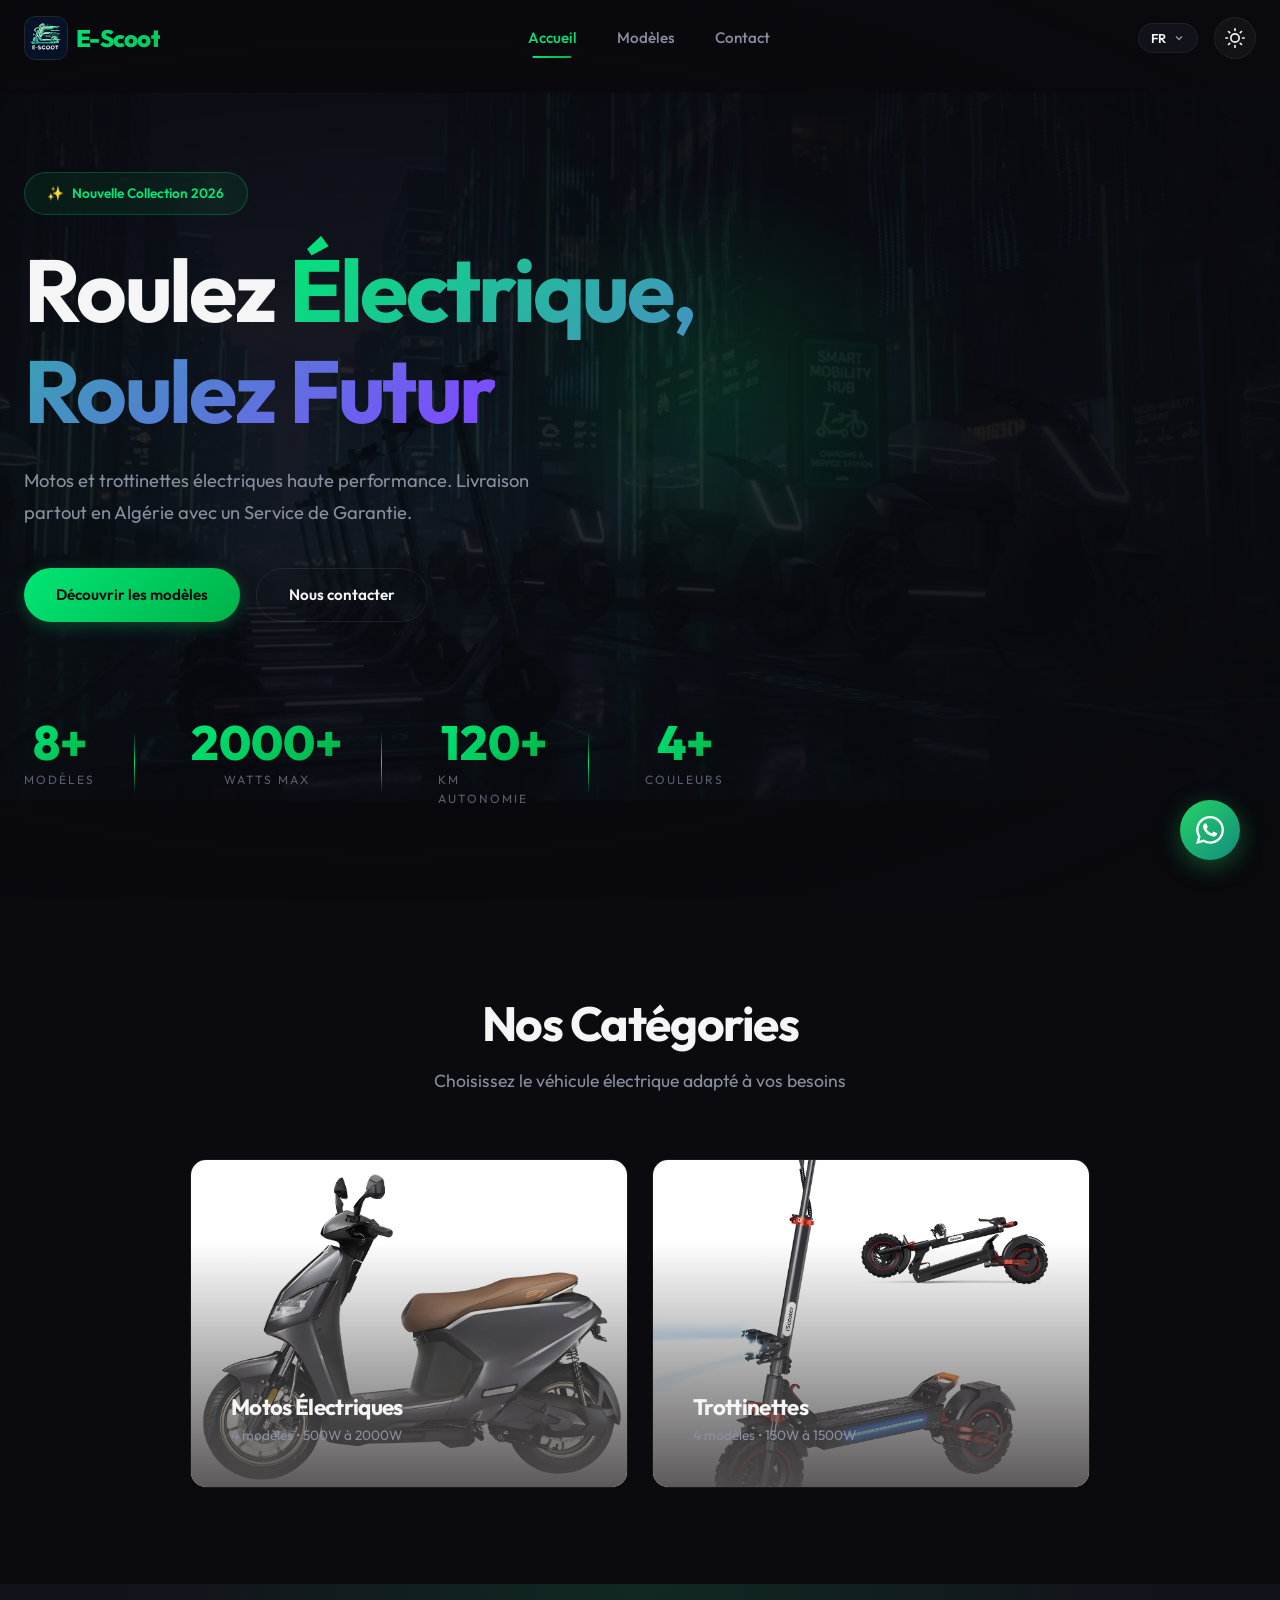
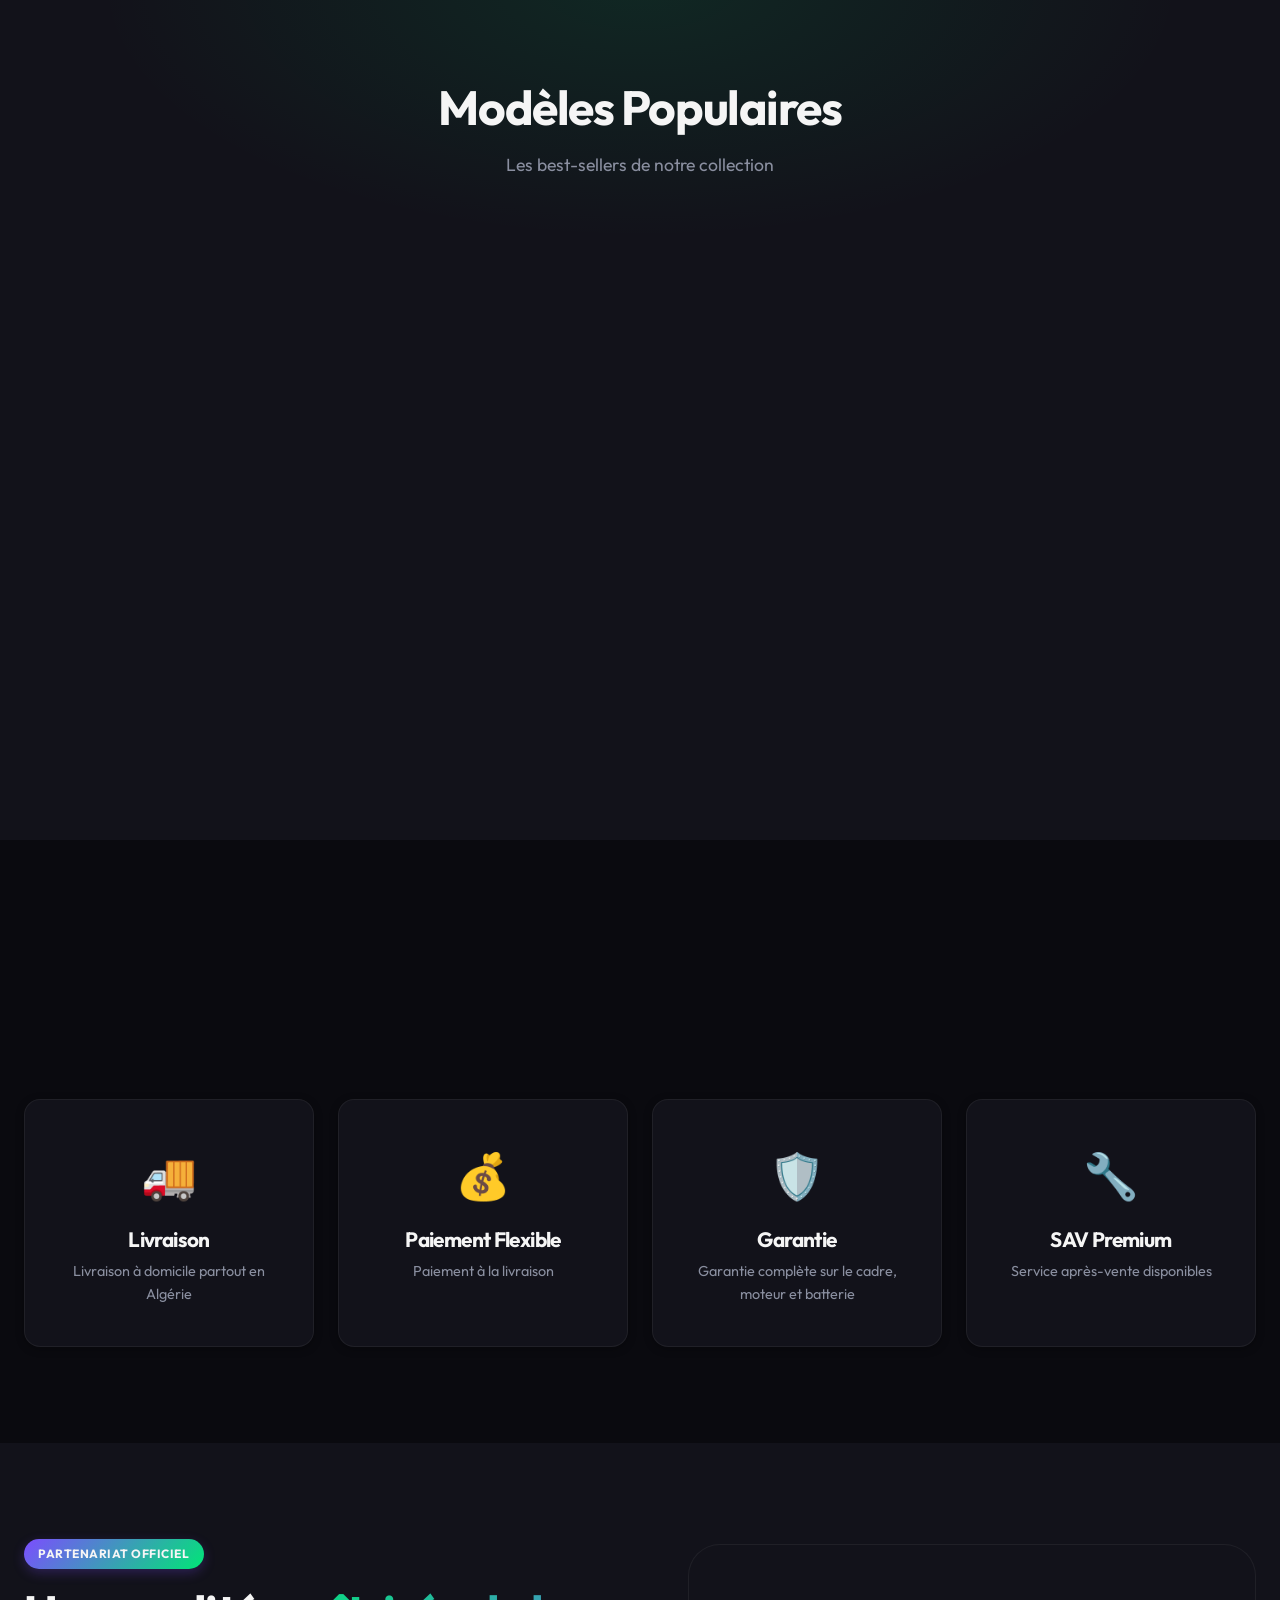
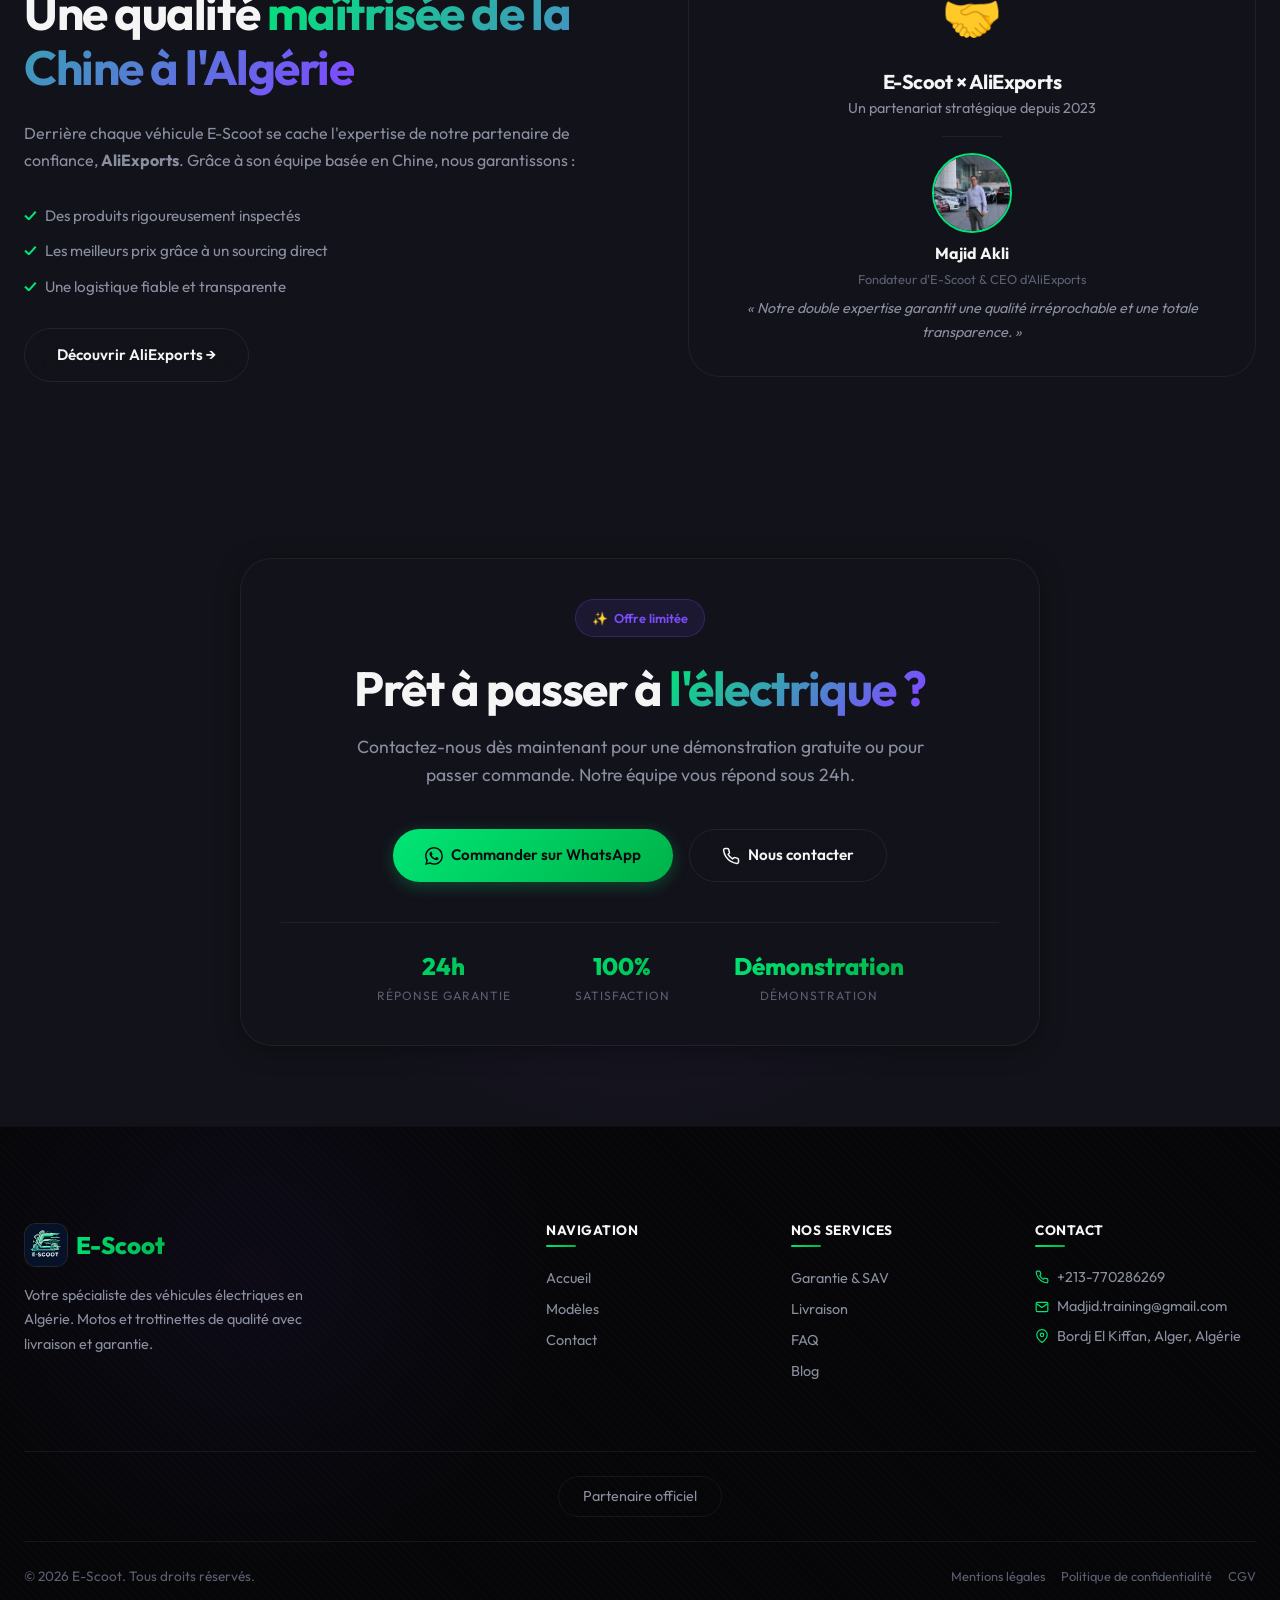
==== commit beca30fd: "fix: Update translations and remove unnecessary text in HTML and CSS files" ====
--- a/index.html
+++ b/index.html
@@ -31,9 +31,9 @@
       </a>
 
       <div class="nav-links" id="navLinks">
-        <a href="index.html" class="active" data-i18n="nav.home">Accueil</a>
-        <a href="modeles.html" data-i18n="nav.models">Modèles</a>
-        <a href="contact.html" data-i18n="nav.contact">Contact</a>
+        <a href="index.html" class="active" data-i18n="nav.home"></a>
+        <a href="modeles.html" data-i18n="nav.models"></a>
+        <a href="contact.html" data-i18n="nav.contact"></a>
       </div>
 
       <div class="nav-actions">
@@ -102,39 +102,37 @@
       <div class="hero-content">
         <div class="hero-badge">
           <span>✨</span>
-          <span data-i18n="hero.badge">Nouvelle Collection 2026</span>
+          <span data-i18n="hero.badge"></span>
         </div>
 
         <h1>
-          <span data-i18n="hero.title1">Roulez</span>
-          <span class="text-gradient" data-i18n="hero.title2">Électrique, Roulez Futur</span>
+          <span data-i18n="hero.title1"></span>
+          <span class="text-gradient" data-i18n="hero.title2"></span>
         </h1>
 
-        <p class="hero-description" data-i18n="hero.desc">
-          Motos et trottinettes électriques haute performance. Livraison partout en Algérie avec un Service de Garantie.
-        </p>
+        <p class="hero-description" data-i18n="hero.desc"></p>
 
         <div class="hero-actions">
-          <a href="modeles.html" class="btn btn-primary" data-i18n="hero.cta1">Découvrir les modèles</a>
-          <a href="contact.html" class="btn btn-secondary" data-i18n="hero.cta2">Nous contacter</a>
+          <a href="modeles.html" class="btn btn-primary" data-i18n="hero.cta1"></a>
+          <a href="contact.html" class="btn btn-secondary" data-i18n="hero.cta2"></a>
         </div>
 
         <div class="hero-stats">
           <div class="hero-stat">
-            <div class="hero-stat-value" data-count="8">0</div>
-            <div class="hero-stat-label" data-i18n="hero.stat1.label">Modèles</div>
+            <div class="hero-stat-value" data-count="8"></div>
+            <div class="hero-stat-label" data-i18n="hero.stat1.label"></div>
           </div>
           <div class="hero-stat">
-            <div class="hero-stat-value" data-count="2000">0</div>
-            <div class="hero-stat-label" data-i18n="hero.stat2.label">Watts Max</div>
+            <div class="hero-stat-value" data-count="2000"></div>
+            <div class="hero-stat-label" data-i18n="hero.stat2.label"></div>
           </div>
           <div class="hero-stat">
-            <div class="hero-stat-value" data-count="120">0</div>
-            <div class="hero-stat-label" data-i18n="hero.stat3.label">Km Autonomie</div>
+            <div class="hero-stat-value" data-count="120"></div>
+            <div class="hero-stat-label" data-i18n="hero.stat3.label"></div>
           </div>
           <div class="hero-stat">
-            <div class="hero-stat-value" data-count="4">0</div>
-            <div class="hero-stat-label" data-i18n="hero.stat4.label">Couleurs</div>
+            <div class="hero-stat-value" data-count="4"></div>
+            <div class="hero-stat-label" data-i18n="hero.stat4.label"></div>
           </div>
         </div>
       </div>
@@ -145,8 +143,8 @@
   <section class="section" id="categories">
     <div class="container">
       <div class="section-header reveal">
-        <h2 data-i18n="cat.title">Nos <span class="text-gradient">Catégories</span></h2>
-        <p data-i18n="cat.subtitle">Choisissez le véhicule électrique adapté à vos besoins</p>
+        <h2 data-i18n="cat.title"><span class="text-gradient"></span></h2>
+        <p data-i18n="cat.subtitle"></p>
       </div>
 
       <div class="grid-2" style="max-width: 900px; margin: 0 auto;">
@@ -154,8 +152,8 @@
           onclick="window.location.href='modeles.html?category=electric-motorcycle'">
           <img src="assets/moto.webp" alt="Motos Électriques" loading="lazy">
           <div class="category-card-overlay">
-            <h3 data-i18n="cat.moto.title">Motos Électriques</h3>
-            <p data-i18n="cat.moto.subtitle">4 modèles • 500W à 2000W</p>
+            <h3 data-i18n="cat.moto.title"></h3>
+            <p data-i18n="cat.moto.subtitle"></p>
           </div>
         </div>
 
@@ -163,8 +161,8 @@
           onclick="window.location.href='modeles.html?category=electric-scooter'">
           <img src="assets/trot.webp" alt="Trottinettes" loading="lazy">
           <div class="category-card-overlay">
-            <h3 data-i18n="cat.trot.title">Trottinettes</h3>
-            <p data-i18n="cat.trot.subtitle">4 modèles • 150W à 1500W</p>
+            <h3 data-i18n="cat.trot.title"></h3>
+            <p data-i18n="cat.trot.subtitle"></p>
           </div>
         </div>
       </div>
@@ -178,34 +176,33 @@
     </div>
     <div class="container">
       <div class="section-header reveal">
-        <h2 data-i18n="pop.title">Modèles <span class="text-gradient">Populaires</span></h2>
-        <p data-i18n="pop.subtitle">Les best-sellers de notre collection</p>
+        <h2 data-i18n="pop.title"><span class="text-gradient"></span></h2>
+        <p data-i18n="pop.subtitle"></p>
       </div>
 
       <div class="grid-4">
         <!-- Q11 MAX -->
         <div class="card product-card reveal reveal-delay-1" data-product-id="q11-max"
           onclick="window.location.href='produit.html?id=q11-max'">
-          <div class="badge" data-i18n="badge.moto">Moto Électrique</div>
+          <div class="badge" data-i18n="badge.moto"></div>
           <div class="card-image">
             <img src="assets/images/models/q11-max/main.webp" alt="Q11 MAX" loading="lazy">
           </div>
           <div class="card-content">
             <div class="card-title">Q11 MAX</div>
-            <div class="card-subtitle"></div>
             <div class="specs-preview">
-              <div class="spec-item"><span class="spec-label" data-i18n="spec.speed">Vitesse</span><span
-                  class="spec-value">60 km/h</span></div>
-              <div class="spec-item"><span class="spec-label" data-i18n="spec.autonomy">Autonomie</span><span
-                  class="spec-value">120 km</span></div>
-              <div class="spec-item"><span class="spec-label" data-i18n="spec.motor">Moteur</span><span
-                  class="spec-value">2000W</span></div>
+              <div class="spec-item"><span class="spec-label" data-i18n="spec.speed"></span><span
+                  class="spec-value">60<span data-i18n="spec.km/h"></span></span></div>
+              <div class="spec-item"><span class="spec-label" data-i18n="spec.autonomy"></span><span
+                  class="spec-value">120<span data-i18n="spec.km"></span></span></div>
+              <div class="spec-item"><span class="spec-label" data-i18n="spec.motor"></span><span
+                  class="spec-value">2000<span data-i18n="spec.W"></span></div>
             </div>
             <div style="display:flex;justify-content:space-between;align-items:center;">
               <span
                 style="font-size:1.1rem;font-weight:800;background:var(--gradient-primary);-webkit-background-clip:text;background-clip:text;color:transparent;"
-                data-i18n="price.note">Prix</span>
-              <span style="color:var(--primary);font-size:0.85rem;font-weight:600;" data-i18n="pop.view">Voir →</span>
+                data-i18n="price.note"></span>
+              <span style="color:var(--primary);font-size:0.85rem;font-weight:600;" data-i18n="pop.view"></span>
             </div>
           </div>
         </div>
@@ -213,26 +210,25 @@
         <!-- G-63 -->
         <div class="card product-card reveal reveal-delay-2" data-product-id="g63"
           onclick="window.location.href='produit.html?id=g63'">
-          <div class="badge" data-i18n="badge.trot">Trottinette</div>
+          <div class="badge" data-i18n="badge.trot"></div>
           <div class="card-image">
             <img src="assets/images/models/g63/main.webp" alt="G-63" loading="lazy">
           </div>
           <div class="card-content">
             <div class="card-title">G-63</div>
-            <div class="card-subtitle"></div>
             <div class="specs-preview">
-              <div class="spec-item"><span class="spec-label" data-i18n="spec.speed">Vitesse</span><span
-                  class="spec-value">50-60 km/h</span></div>
-              <div class="spec-item"><span class="spec-label" data-i18n="spec.autonomy">Autonomie</span><span
-                  class="spec-value">60-80 km</span></div>
-              <div class="spec-item"><span class="spec-label" data-i18n="spec.motor">Moteur</span><span
-                  class="spec-value">1500W</span></div>
+              <div class="spec-item"><span class="spec-label" data-i18n="spec.speed"></span><span
+                  class="spec-value">50-60<span data-i18n="spec.km/h"></span></span></div>
+              <div class="spec-item"><span class="spec-label" data-i18n="spec.autonomy"></span><span
+                  class="spec-value">60-80<span data-i18n="spec.km"></span></span></div>
+              <div class="spec-item"><span class="spec-label" data-i18n="spec.motor"></span><span
+                  class="spec-value">1500<span data-i18n="spec.W"></span></div>
             </div>
             <div style="display:flex;justify-content:space-between;align-items:center;">
               <span
                 style="font-size:1.1rem;font-weight:800;background:var(--gradient-primary);-webkit-background-clip:text;background-clip:text;color:transparent;"
-                data-i18n="price.note">Prix</span>
-              <span style="color:var(--primary);font-size:0.85rem;font-weight:600;" data-i18n="pop.view">Voir →</span>
+                data-i18n="price.note"></span>
+              <span style="color:var(--primary);font-size:0.85rem;font-weight:600;" data-i18n="pop.view"></span>
             </div>
           </div>
         </div>
@@ -240,26 +236,25 @@
         <!-- M8 MOTO -->
         <div class="card product-card reveal reveal-delay-3" data-product-id="m8-moto"
           onclick="window.location.href='produit.html?id=m8-moto'">
-          <div class="badge" data-i18n="badge.moto">Moto Électrique</div>
+          <div class="badge" data-i18n="badge.moto"></div>
           <div class="card-image">
             <img src="assets/images/models/m8-moto/main.webp" alt="M8 MOTO" loading="lazy">
           </div>
           <div class="card-content">
             <div class="card-title">M8 MOTO</div>
-            <div class="card-subtitle"></div>
             <div class="specs-preview">
-              <div class="spec-item"><span class="spec-label" data-i18n="spec.speed">Vitesse</span><span
-                  class="spec-value">45 km/h</span></div>
-              <div class="spec-item"><span class="spec-label" data-i18n="spec.autonomy">Autonomie</span><span
-                  class="spec-value">50 km</span></div>
-              <div class="spec-item"><span class="spec-label" data-i18n="spec.motor">Moteur</span><span
-                  class="spec-value">500W</span></div>
+              <div class="spec-item"><span class="spec-label" data-i18n="spec.speed"></span><span
+                  class="spec-value">45<span data-i18n="spec.km/h"></span></span></div>
+              <div class="spec-item"><span class="spec-label" data-i18n="spec.autonomy"></span><span
+                  class="spec-value">50<span data-i18n="spec.km"></span></span></div>
+              <div class="spec-item"><span class="spec-label" data-i18n="spec.motor"></span><span
+                  class="spec-value">500<span data-i18n="spec.W"></span></div>
             </div>
             <div style="display:flex;justify-content:space-between;align-items:center;">
               <span
                 style="font-size:1.1rem;font-weight:800;background:var(--gradient-primary);-webkit-background-clip:text;background-clip:text;color:transparent;"
-                data-i18n="price.note">Prix</span>
-              <span style="color:var(--primary);font-size:0.85rem;font-weight:600;" data-i18n="pop.view">Voir →</span>
+                data-i18n="price.note"></span>
+              <span style="color:var(--primary);font-size:0.85rem;font-weight:600;" data-i18n="pop.view"></span>
             </div>
           </div>
         </div>
@@ -267,33 +262,32 @@
         <!-- N7 MOTO -->
         <div class="card product-card reveal reveal-delay-4" data-product-id="n7-super"
           onclick="window.location.href='produit.html?id=n7-super'">
-          <div class="badge" data-i18n="badge.moto">Moto Électrique</div>
+          <div class="badge" data-i18n="badge.moto"></div>
           <div class="card-image">
             <img src="assets/images/models/n7/main.webp" alt="N7 MOTO" loading="lazy">
           </div>
           <div class="card-content">
             <div class="card-title">N7 MOTO</div>
-            <div class="card-subtitle"></div>
             <div class="specs-preview">
-              <div class="spec-item"><span class="spec-label" data-i18n="spec.speed">Vitesse</span><span
-                  class="spec-value">50 km/h</span></div>
-              <div class="spec-item"><span class="spec-label" data-i18n="spec.autonomy">Autonomie</span><span
-                  class="spec-value">60 km</span></div>
-              <div class="spec-item"><span class="spec-label" data-i18n="spec.motor">Moteur</span><span
-                  class="spec-value">1500W</span></div>
+              <div class="spec-item"><span class="spec-label" data-i18n="spec.speed"></span><span
+                  class="spec-value">50<span data-i18n="spec.km/h"></span></span></div>
+              <div class="spec-item"><span class="spec-label" data-i18n="spec.autonomy"></span><span
+                  class="spec-value">60<span data-i18n="spec.km"></span></span></div>
+              <div class="spec-item"><span class="spec-label" data-i18n="spec.motor"></span><span
+                  class="spec-value">1500<span data-i18n="spec.W"></span></div>
             </div>
             <div style="display:flex;justify-content:space-between;align-items:center;">
               <span
                 style="font-size:1.1rem;font-weight:800;background:var(--gradient-primary);-webkit-background-clip:text;background-clip:text;color:transparent;"
-                data-i18n="price.note">Prix</span>
-              <span style="color:var(--primary);font-size:0.85rem;font-weight:600;" data-i18n="pop.view">Voir →</span>
+                data-i18n="price.note"></span>
+              <span style="color:var(--primary);font-size:0.85rem;font-weight:600;" data-i18n="pop.view"></span>
             </div>
           </div>
         </div>
       </div>
 
       <div class="text-center mt-xl reveal">
-        <a href="modeles.html" class="btn btn-primary" data-i18n="pop.cta">Voir tous les modèles</a>
+        <a href="modeles.html" class="btn btn-primary" data-i18n="pop.cta"></a>
       </div>
     </div>
   </section>
@@ -302,30 +296,30 @@
   <section class="section" id="avantages">
     <div class="container">
       <div class="section-header reveal">
-        <h2 data-i18n="feat.title">Pourquoi choisir <span class="text-gradient">E-Scoot</span> ?</h2>
-        <p data-i18n="feat.subtitle">Les avantages de nos véhicules électriques</p>
+        <h2 data-i18n="feat.title"><span class="text-gradient"></span></h2>
+        <p data-i18n="feat.subtitle"></p>
       </div>
 
       <div class="grid-4">
         <div class="feature-card reveal reveal-delay-1">
           <div class="feature-icon">🚚</div>
-          <h3 data-i18n="feat.1.title">Livraison</h3>
-          <p data-i18n="feat.1.desc">Livraison à domicile partout en Algérie</p>
+          <h3 data-i18n="feat.1.title"></h3>
+          <p data-i18n="feat.1.desc"></p>
         </div>
         <div class="feature-card reveal reveal-delay-2">
           <div class="feature-icon">💰</div>
-          <h3 data-i18n="feat.2.title">Paiement Flexible</h3>
-          <p data-i18n="feat.2.desc">Paiement à la livraison</p>
+          <h3 data-i18n="feat.2.title"></h3>
+          <p data-i18n="feat.2.desc"></p>
         </div>
         <div class="feature-card reveal reveal-delay-3">
           <div class="feature-icon">🛡️</div>
-          <h3 data-i18n="feat.3.title">Garantie</h3>
-          <p data-i18n="feat.3.desc">Garantie complète sur le cadre, moteur et batterie</p>
+          <h3 data-i18n="feat.3.title"></h3>
+          <p data-i18n="feat.3.desc"></p>
         </div>
         <div class="feature-card reveal reveal-delay-4">
           <div class="feature-icon">🔧</div>
-          <h3 data-i18n="feat.4.title">SAV Premium</h3>
-          <p data-i18n="feat.4.desc">Service après-vente disponibles</p>
+          <h3 data-i18n="feat.4.title"></h3>
+          <p data-i18n="feat.4.desc"></p>
         </div>
       </div>
     </div>
@@ -336,34 +330,32 @@
     <div class="container">
       <div class="partenariat-grid">
         <div class="partenaire-text reveal">
-          <div class="badge badge-accent" data-i18n="part.badge">Partenariat officiel</div>
+          <div class="badge badge-accent" data-i18n="part.badge"></div>
           <h2>
-            <span data-i18n="part.title1">Une qualité</span>
-            <span class="text-gradient" data-i18n="part.title2">maîtrisée de la Chine à l'Algérie</span>
+            <span data-i18n="part.title1"></span>
+            <span class="text-gradient" data-i18n="part.title2"></span>
           </h2>
           <p data-i18n-html="part.desc">
-            Derrière chaque véhicule E-Scoot se cache l'expertise de notre partenaire de confiance,
-            <strong>AliExports</strong>.
+            <strong></strong>
           </p>
           <ul>
-            <li data-i18n="part.li1">Des produits rigoureusement inspectés</li>
-            <li data-i18n="part.li2">Les meilleurs prix grâce à un sourcing direct</li>
-            <li data-i18n="part.li3">Une logistique fiable et transparente</li>
+            <li data-i18n="part.li1"></li>
+            <li data-i18n="part.li2"></li>
+            <li data-i18n="part.li3"></li>
           </ul>
           <a href="https://aliexportss.com/en" target="_blank" rel="noopener noreferrer" class="btn btn-secondary"
-            data-i18n="part.cta">Découvrir AliExports →</a>
+            data-i18n="part.cta"></a>
         </div>
 
         <div class="partenaire-card reveal reveal-delay-2">
           <span class="partenaire-emoji">🤝</span>
-          <h3 data-i18n="part.card.title">E-Scoot × AliExports</h3>
-          <p class="sub" data-i18n="part.card.sub">Un partenariat stratégique depuis 2023</p>
+          <h3 data-i18n="part.card.title"></h3>
+          <p class="sub" data-i18n="part.card.sub"></p>
           <div class="partenaire-sep"></div>
           <img src="assets/images/fondateur.jpg" alt="Majid Akli" class="partenaire-avatar" loading="lazy">
           <p class="name">Majid Akli</p>
-          <p class="role" data-i18n="part.founder">Fondateur d'E-Scoot &amp; CEO d'AliExports</p>
-          <p class="quote" data-i18n="part.quote">« Notre double expertise garantit une qualité irréprochable et une
-            totale transparence. »</p>
+          <p class="role" data-i18n="part.founder"></p>
+          <p class="quote" data-i18n="part.quote"></p>
         </div>
       </div>
     </div>
@@ -375,15 +367,13 @@
       <div class="cta-card reveal">
         <div class="cta-badge">
           <span>✨</span>
-          <span data-i18n="cta.badge">Offre limitée</span>
+          <span data-i18n="cta.badge"></span>
         </div>
         <h2>
-          <span data-i18n="cta.title1">Prêt à passer à</span>
-          <span class="text-gradient" data-i18n="cta.title2">l'électrique ?</span>
+          <span data-i18n="cta.title1"></span>
+          <span class="text-gradient" data-i18n="cta.title2"></span>
         </h2>
         <p data-i18n="cta.desc">
-          Contactez-nous dès maintenant pour une démonstration gratuite ou pour passer commande. Notre équipe vous
-          répond sous 24h.
         </p>
         <div class="cta-buttons">
           <a href="https://wa.me/213770286269" target="_blank" rel="noopener noreferrer" class="btn btn-primary">
@@ -391,7 +381,7 @@
               <path
                 d="M17.472 14.382c-.297-.149-1.758-.867-2.03-.967-.273-.099-.471-.148-.67.15-.197.297-.767.966-.94 1.164-.173.199-.347.223-.644.075-.297-.15-1.255-.463-2.39-1.475-.883-.788-1.48-1.761-1.653-2.059-.173-.297-.018-.458.13-.606.134-.133.298-.347.446-.52.149-.174.198-.298.298-.497.099-.198.05-.371-.025-.52-.075-.149-.669-1.612-.916-2.207-.242-.579-.487-.5-.669-.51-.173-.008-.371-.01-.57-.01-.198 0-.52.074-.792.372-.272.297-1.04 1.016-1.04 2.479 0 1.462 1.065 2.875 1.213 3.074.149.198 2.096 3.2 5.077 4.487.709.306 1.262.489 1.694.625.712.227 1.36.195 1.871.118.571-.085 1.758-.719 2.006-1.413.248-.694.248-1.289.173-1.413-.074-.124-.272-.198-.57-.347m-5.421 7.403h-.004a9.87 9.87 0 01-5.031-1.378l-.361-.214-3.741.982.998-3.648-.235-.374a9.86 9.86 0 01-1.51-5.26c.001-5.45 4.436-9.884 9.888-9.884 2.64 0 5.122 1.03 6.988 2.898a9.825 9.825 0 012.893 6.994c-.003 5.45-4.437 9.884-9.885 9.884m8.413-18.297A11.815 11.815 0 0012.05 0C5.495 0 .16 5.335.157 11.892c0 2.096.547 4.142 1.588 5.945L.057 24l6.305-1.654a11.882 11.882 0 005.683 1.448h.005c6.554 0 11.89-5.335 11.893-11.893a11.821 11.821 0 00-3.48-8.413z" />
             </svg>
-            <span data-i18n="cta.btn1">Commander sur WhatsApp</span>
+            <span data-i18n="cta.btn1"></span>
           </a>
           <a href="contact.html" class="btn btn-secondary">
             <svg width="18" height="18" viewBox="0 0 24 24" fill="none" stroke="currentColor" stroke-width="2"
@@ -399,21 +389,21 @@
               <path
                 d="M22 16.92v3a2 2 0 0 1-2.18 2 19.79 19.79 0 0 1-8.63-3.07 19.5 19.5 0 0 1-6-6 19.79 19.79 0 0 1-3.07-8.67A2 2 0 0 1 4.11 2h3a2 2 0 0 1 2 1.72 12.84 12.84 0 0 0 .7 2.81 2 2 0 0 1-.45 2.11L8.09 9.91a16 16 0 0 0 6 6l1.27-1.27a2 2 0 0 1 2.11-.45 12.84 12.84 0 0 0 2.81.7A2 2 0 0 1 22 16.92z" />
             </svg>
-            <span data-i18n="cta.btn2">Nous contacter</span>
+            <span data-i18n="cta.btn2"></span>
           </a>
         </div>
         <div class="cta-stats">
           <div class="cta-stat">
             <div class="cta-stat-value">24h</div>
-            <div class="cta-stat-label" data-i18n="cta.stat1.label">Réponse garantie</div>
+            <div class="cta-stat-label" data-i18n="cta.stat1.label"></div>
           </div>
           <div class="cta-stat">
             <div class="cta-stat-value">100%</div>
-            <div class="cta-stat-label" data-i18n="cta.stat2.label">Satisfaction</div>
+            <div class="cta-stat-label" data-i18n="cta.stat2.label"></div>
           </div>
           <div class="cta-stat">
-            <div class="cta-stat-value" data-i18n="cta.stat3.label">Gratuit</div>
-            <div class="cta-stat-label" data-i18n="cta.stat3.label">Démonstration</div>
+            <div class="cta-stat-value" data-i18n="cta.stat3.label"></div>
+            <div class="cta-stat-label" data-i18n="cta.stat3.label"></div>
           </div>
         </div>
       </div>
@@ -431,25 +421,24 @@
             </a>
             <span>E-Scoot</span>
           </div>
-          <p class="footer-desc" data-i18n="foot.desc">Votre spécialiste des véhicules électriques en Algérie. Motos et
-            trottinettes de qualité avec livraison et garantie.</p>
+          <p class="footer-desc" data-i18n="foot.desc"></p>
         </div>
         <div class="footer-links-group">
           <div class="footer-links-col">
-            <h4 data-i18n="foot.nav.title">Navigation</h4>
-            <a href="index.html" data-i18n="nav.home">Accueil</a>
-            <a href="modeles.html" data-i18n="nav.models">Modèles</a>
-            <a href="contact.html" data-i18n="nav.contact">Contact</a>
+            <h4 data-i18n="foot.nav.title"></h4>
+            <a href="index.html" data-i18n="nav.home"></a>
+            <a href="modeles.html" data-i18n="nav.models"></a>
+            <a href="contact.html" data-i18n="nav.contact"></a>
           </div>
           <div class="footer-links-col">
-            <h4 data-i18n="foot.srv.title">Nos services</h4>
-            <a href="#" data-i18n="foot.srv.1">Garantie &amp; SAV</a>
-            <a href="#" data-i18n="foot.srv.2">Livraison</a>
-            <a href="#" data-i18n="foot.srv.3">FAQ</a>
-            <a href="#" data-i18n="foot.srv.4">Blog</a>
+            <h4 data-i18n="foot.srv.title"></h4>
+            <a href="#" data-i18n="foot.srv.1"></a>
+            <a href="#" data-i18n="foot.srv.2"></a>
+            <a href="#" data-i18n="foot.srv.3"></a>
+            <a href="#" data-i18n="foot.srv.4"></a>
           </div>
           <div class="footer-links-col">
-            <h4 data-i18n="foot.contact.title">Contact</h4>
+            <h4 data-i18n="foot.contact.title"></h4>
             <ul class="footer-contact-list">
               <li>
                 <svg viewBox="0 0 24 24" fill="none" stroke="currentColor" stroke-width="2">
@@ -483,11 +472,11 @@
       </div>
 
       <div class="footer-bottom">
-        <p class="footer-copyright" data-i18n="foot.copyright">© 2026 E-Scoot. Tous droits réservés.</p>
+        <p class="footer-copyright" data-i18n="foot.copyright"></p>
         <div class="footer-legal">
-          <a href="#" data-i18n="foot.legal.1">Mentions légales</a>
-          <a href="#" data-i18n="foot.legal.2">Politique de confidentialité</a>
-          <a href="#" data-i18n="foot.legal.3">CGV</a>
+          <a href="#" data-i18n="foot.legal.1"></a>
+          <a href="#" data-i18n="foot.legal.2"></a>
+          <a href="#" data-i18n="foot.legal.3"></a>
         </div>
       </div>
     </div>
--- a/css/styles.css
+++ b/css/styles.css
@@ -1157,7 +1157,7 @@
 .category-card-overlay {
   position: absolute;
   inset: 0;
-  background: linear-gradient(180deg, transparent 25%, rgba(10, 10, 15, 0.92) 100%);
+  background: linear-gradient(180deg, transparent 25%, rgba(78, 76, 76, 0.92) 100%);
   display: flex;
   flex-direction: column;
   justify-content: flex-end;
@@ -1732,6 +1732,155 @@
   padding: 0.4rem 1rem;
 }
 
+/* ===========================================
+   SEARCH BAR — Barre de Recherche (modeles.html)
+   =========================================== */
+
+.search-wrapper {
+  margin-bottom: var(--space-lg);
+  position: relative;
+}
+
+.search-bar-container {
+  position: relative;
+  display: flex;
+  align-items: center;
+  gap: 0;
+  background: var(--glass-bg);
+  backdrop-filter: var(--glass-blur);
+  -webkit-backdrop-filter: var(--glass-blur);
+  border: 1.5px solid var(--glass-border);
+  border-radius: 100px;
+  padding: 0 1.25rem;
+  transition: border-color 0.3s ease, box-shadow 0.3s ease, background 0.3s ease;
+  overflow: hidden;
+}
+
+.search-bar-container:hover {
+  border-color: rgba(0, 230, 118, 0.25);
+  background: rgba(10, 10, 15, 0.85);
+}
+
+.search-bar-container.focused {
+  border-color: var(--primary);
+  background: rgba(10, 10, 15, 0.9);
+  box-shadow:
+    0 0 0 4px rgba(0, 230, 118, 0.12),
+    0 8px 32px rgba(0, 230, 118, 0.1),
+    inset 0 1px 0 rgba(255, 255, 255, 0.04);
+}
+
+.search-icon-wrap {
+  display: flex;
+  align-items: center;
+  justify-content: center;
+  flex-shrink: 0;
+  color: var(--text-muted);
+  transition: color 0.3s ease;
+  pointer-events: none;
+  margin-right: 0.75rem;
+}
+
+.search-bar-container.focused .search-icon-wrap {
+  color: var(--primary);
+}
+
+.search-input {
+  flex: 1;
+  background: transparent;
+  border: none;
+  outline: none;
+  font-family: var(--font-main);
+  font-size: 1rem;
+  font-weight: 500;
+  color: var(--text-primary);
+  padding: 1rem 0;
+  caret-color: var(--primary);
+  min-width: 0;
+}
+
+.search-input::placeholder {
+  color: var(--text-muted);
+  font-weight: 400;
+  transition: color 0.3s ease, opacity 0.3s ease;
+}
+
+.search-bar-container.focused .search-input::placeholder {
+  opacity: 0.5;
+}
+
+.search-kbd {
+  display: flex;
+  align-items: center;
+  gap: 3px;
+  flex-shrink: 0;
+  margin-left: 0.75rem;
+  transition: opacity 0.2s ease;
+}
+
+.search-kbd kbd {
+  display: inline-flex;
+  align-items: center;
+  padding: 0.2rem 0.45rem;
+  font-size: 0.7rem;
+  font-family: var(--font-main);
+  font-weight: 600;
+  color: var(--text-muted);
+  background: var(--bg-elevated);
+  border: 1px solid var(--border-light);
+  border-radius: 5px;
+  line-height: 1;
+}
+
+.search-kbd span {
+  font-size: 0.7rem;
+  color: var(--text-muted);
+}
+
+.search-clear-btn {
+  display: none;
+  align-items: center;
+  justify-content: center;
+  width: 28px;
+  height: 28px;
+  border-radius: 50%;
+  background: var(--bg-elevated);
+  border: 1px solid var(--border-light);
+  color: var(--text-secondary);
+  cursor: pointer;
+  flex-shrink: 0;
+  margin-left: 0.5rem;
+  transition: all 0.2s ease;
+}
+
+.search-clear-btn:hover {
+  background: rgba(255, 82, 82, 0.15);
+  border-color: var(--danger);
+  color: var(--danger);
+  transform: scale(1.1);
+}
+
+/* Highlight dans les cartes */
+mark.search-highlight {
+  background: rgba(0, 230, 118, 0.2);
+  color: var(--primary);
+  border-radius: 3px;
+  padding: 0 2px;
+  font-style: normal;
+}
+
+/* Responsive */
+@media (max-width: 640px) {
+  .search-kbd {
+    display: none;
+  }
+
+  .search-input {
+    font-size: 0.95rem;
+  }
+}
+
+
 /* Product grid */
 .product-grid {
   display: grid;
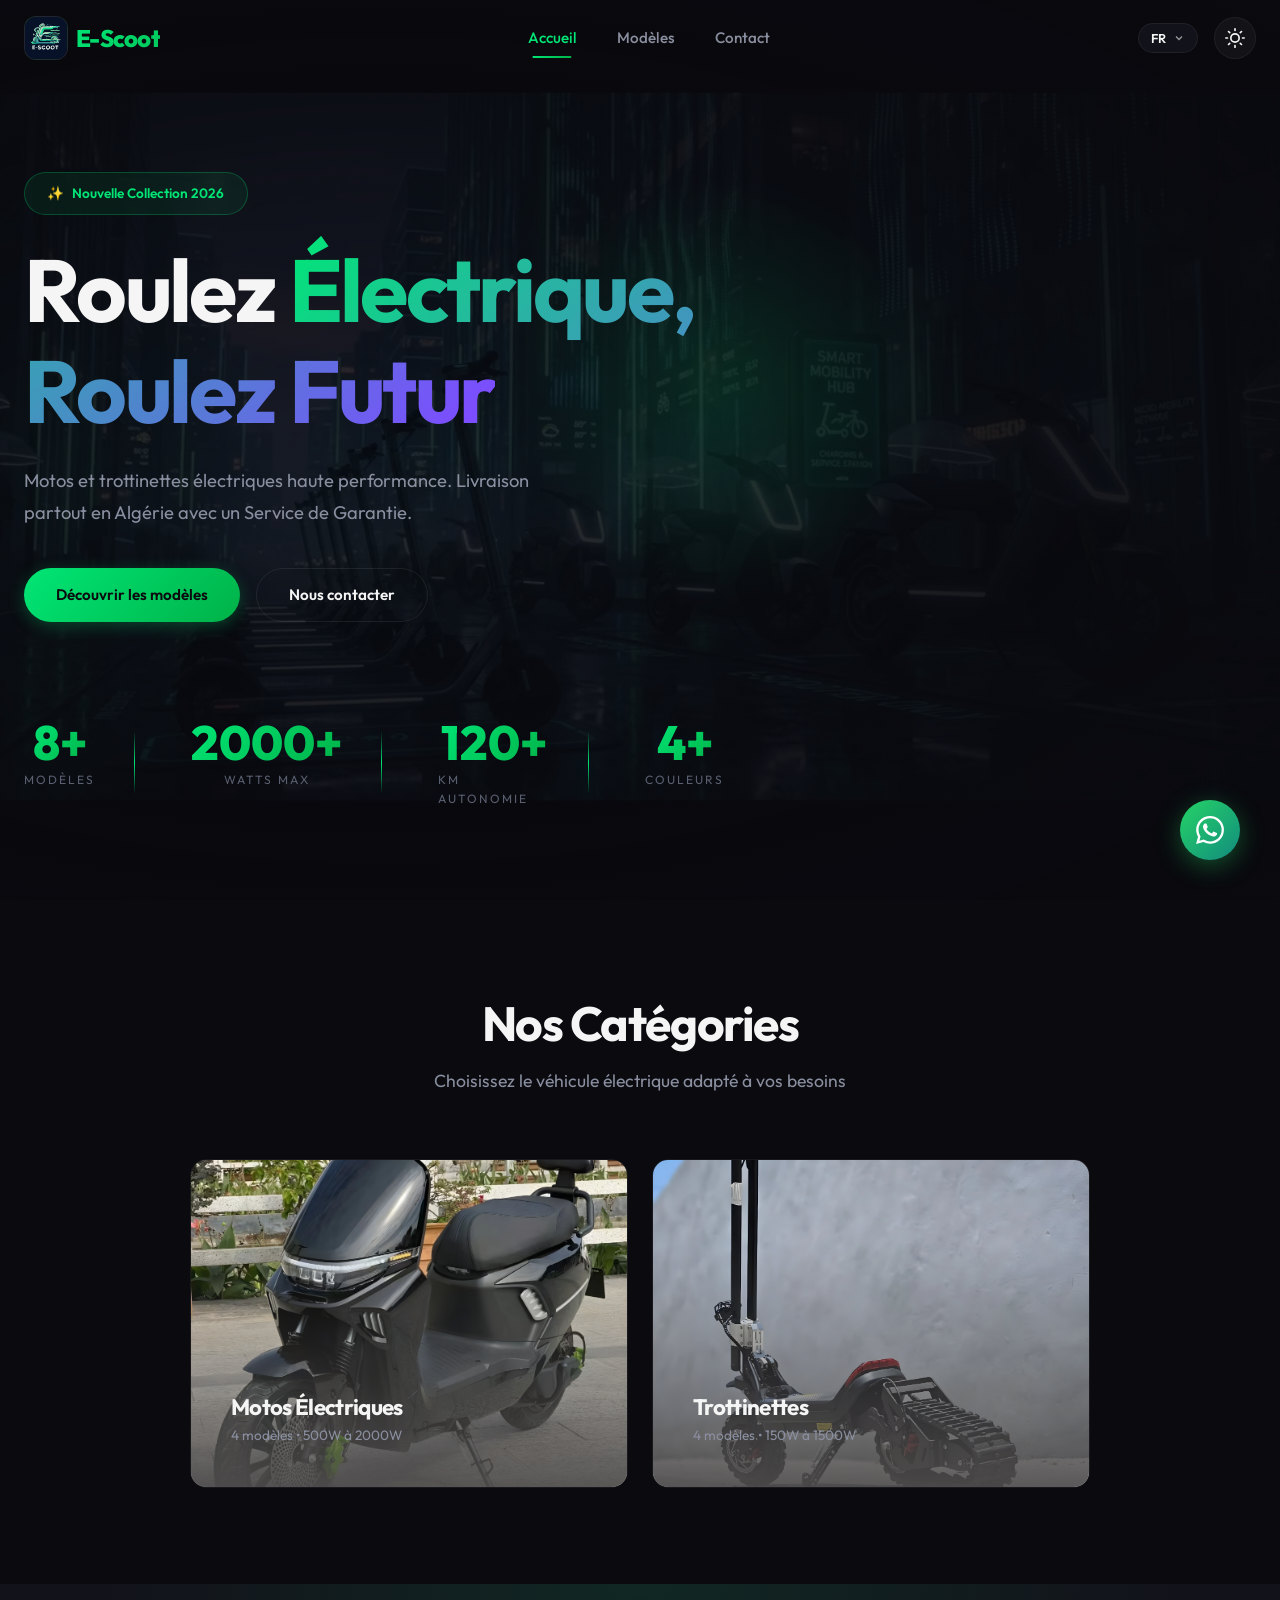
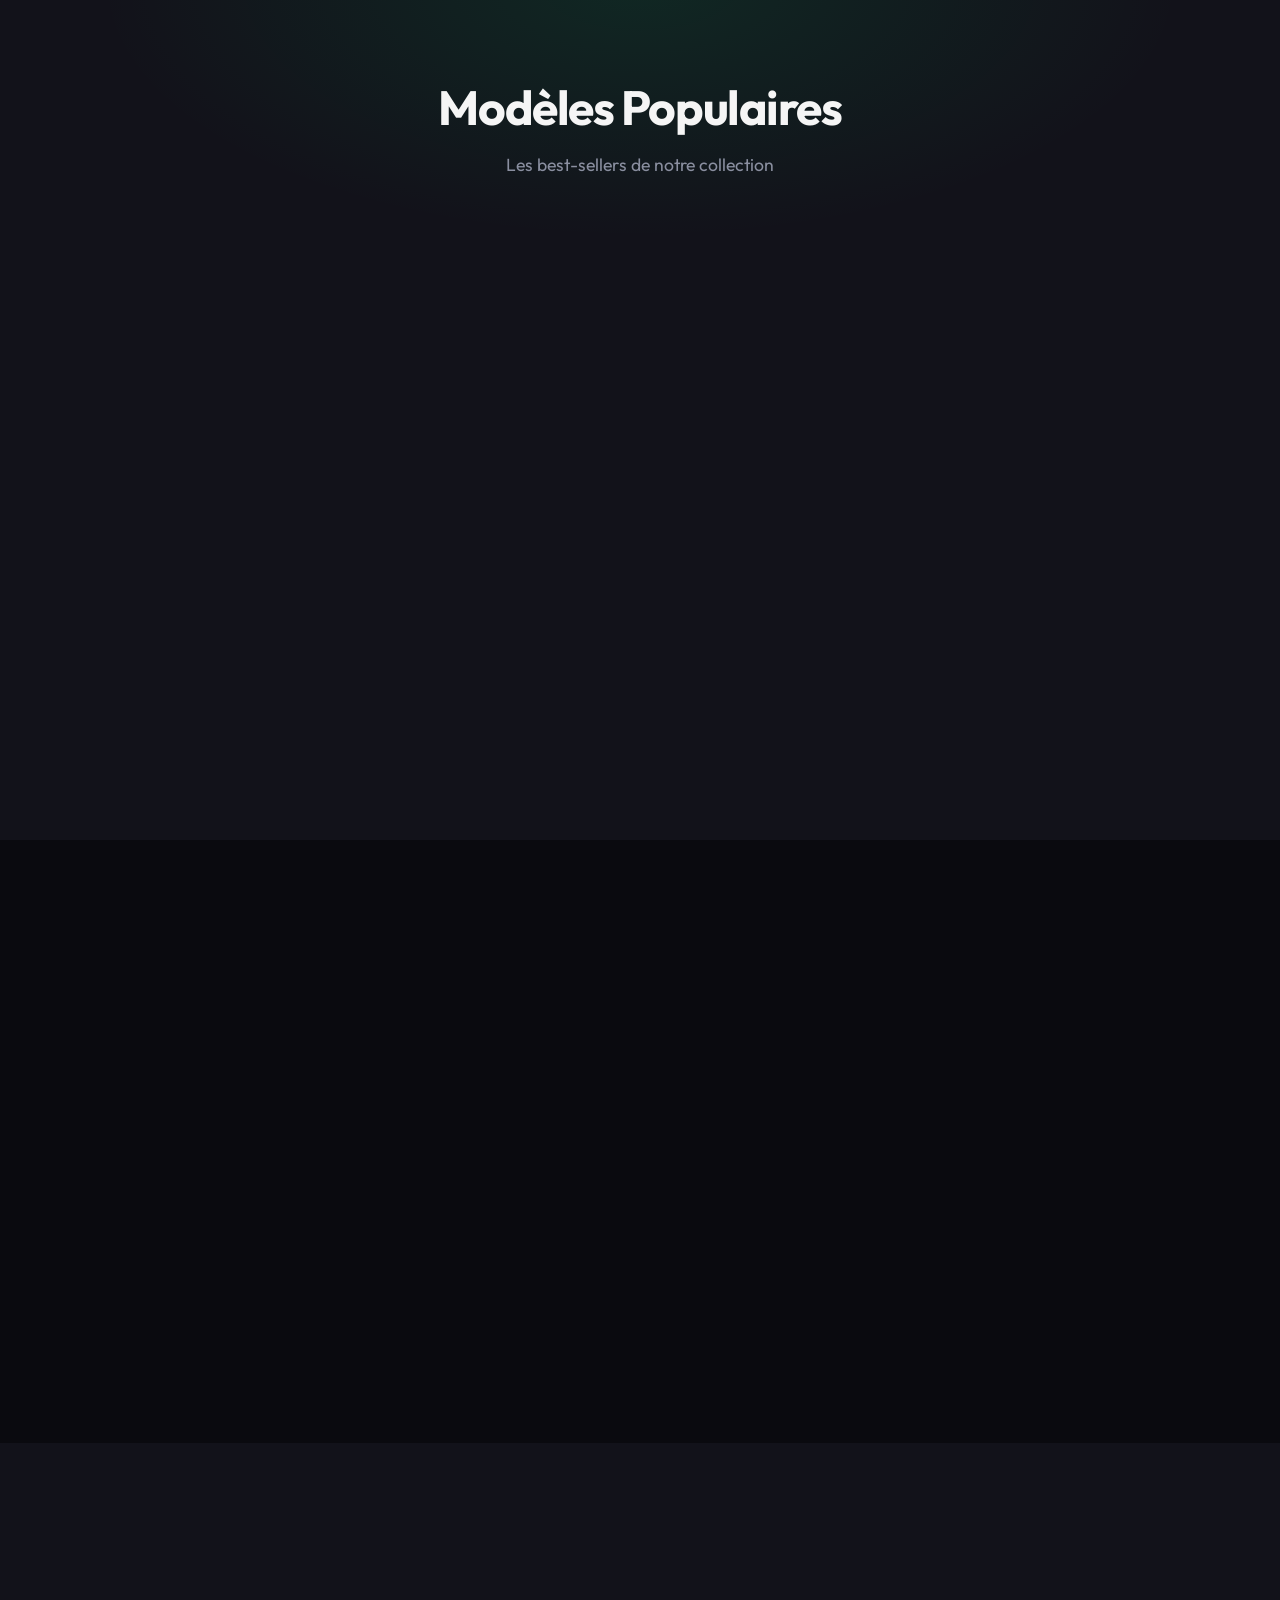
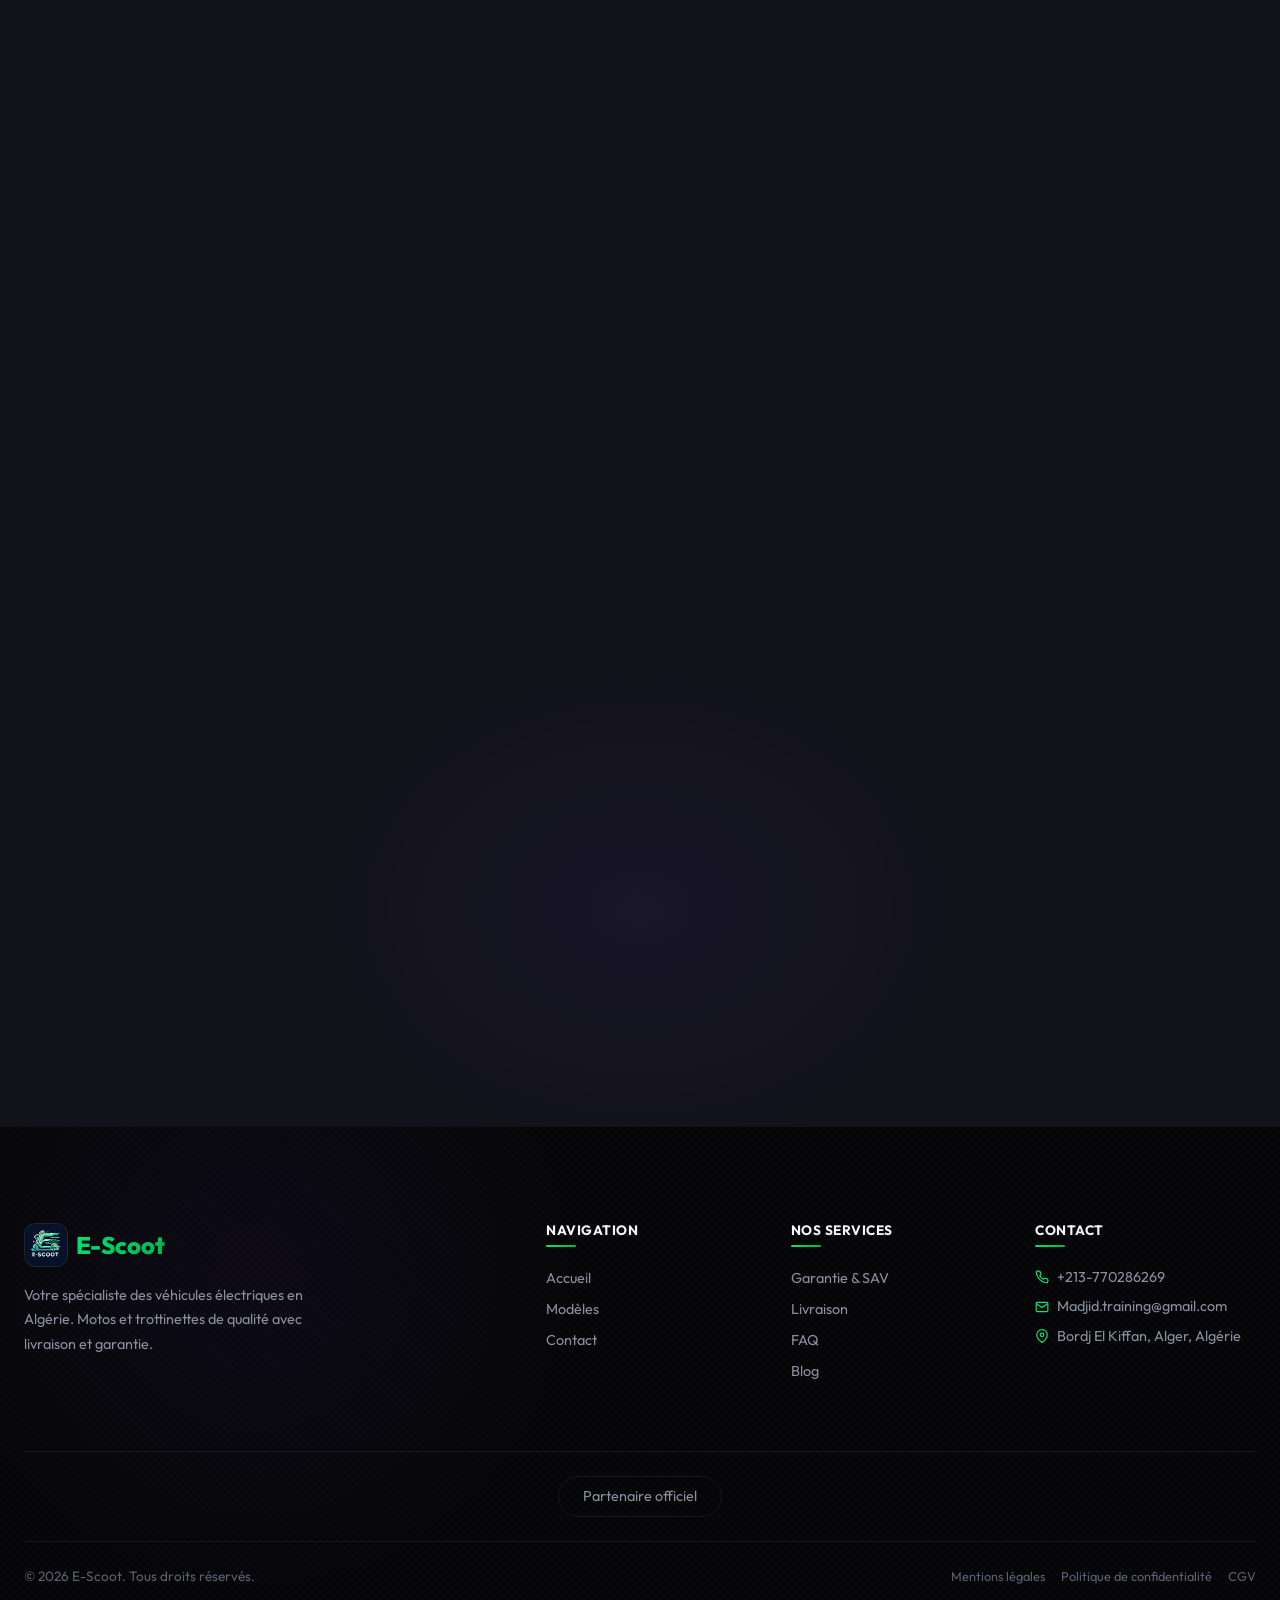
==== commit 2f830a0a: "refactor: Clean up HTML content and remove unnecessary text across multiple files" ====
--- a/index.html
+++ b/index.html
@@ -150,7 +150,7 @@
       <div class="grid-2" style="max-width: 900px; margin: 0 auto;">
         <div class="category-card reveal reveal-delay-1"
           onclick="window.location.href='modeles.html?category=electric-motorcycle'">
-          <img src="assets/moto.webp" alt="Motos Électriques" loading="lazy">
+          <img src="assets/images/models/q11-pro/Q11_1.webp" alt="Motos Électriques" loading="lazy">
           <div class="category-card-overlay">
             <h3 data-i18n="cat.moto.title"></h3>
             <p data-i18n="cat.moto.subtitle"></p>
@@ -159,7 +159,7 @@
 
         <div class="category-card reveal reveal-delay-2"
           onclick="window.location.href='modeles.html?category=electric-scooter'">
-          <img src="assets/trot.webp" alt="Trottinettes" loading="lazy">
+          <img src="assets/images/models/g63/G63_1.webp" alt="Trottinettes" loading="lazy">
           <div class="category-card-overlay">
             <h3 data-i18n="cat.trot.title"></h3>
             <p data-i18n="cat.trot.subtitle"></p>
--- a/css/styles.css
+++ b/css/styles.css
@@ -683,13 +683,13 @@
   top: calc(100% + 8px);
   right: 0;
   min-width: 160px;
-  background: var(--bg-card, var(--bg-secondary));
+  background: var(--bg-card-solid);
   border: 1px solid var(--border);
   border-radius: 14px;
   padding: 0.4rem;
-  box-shadow: 0 8px 32px rgba(0, 0, 0, 0.2), 0 2px 8px rgba(0, 0, 0, 0.1);
-  backdrop-filter: blur(16px);
-  -webkit-backdrop-filter: blur(16px);
+  box-shadow: var(--shadow-md);
+  backdrop-filter: none;
+  -webkit-backdrop-filter: none;
   opacity: 0;
   transform: translateY(-6px) scale(0.97);
   pointer-events: none;
